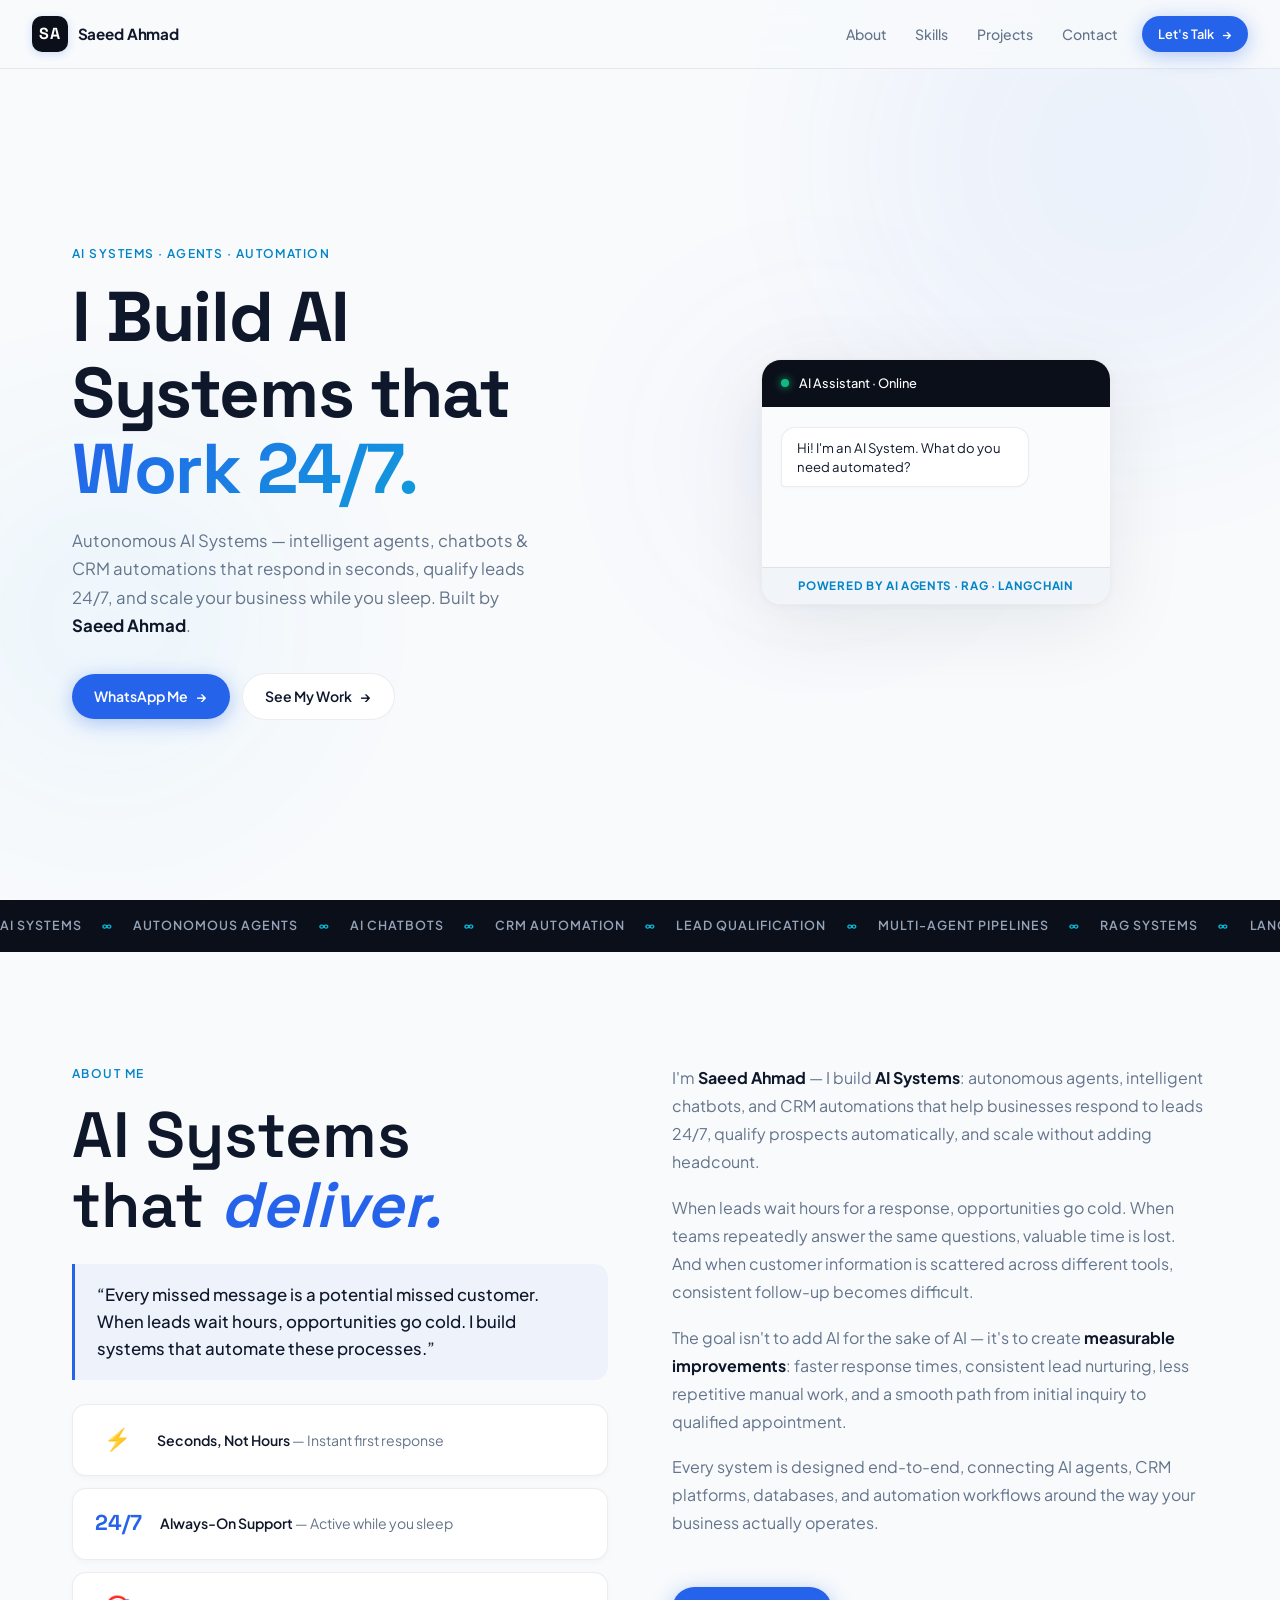
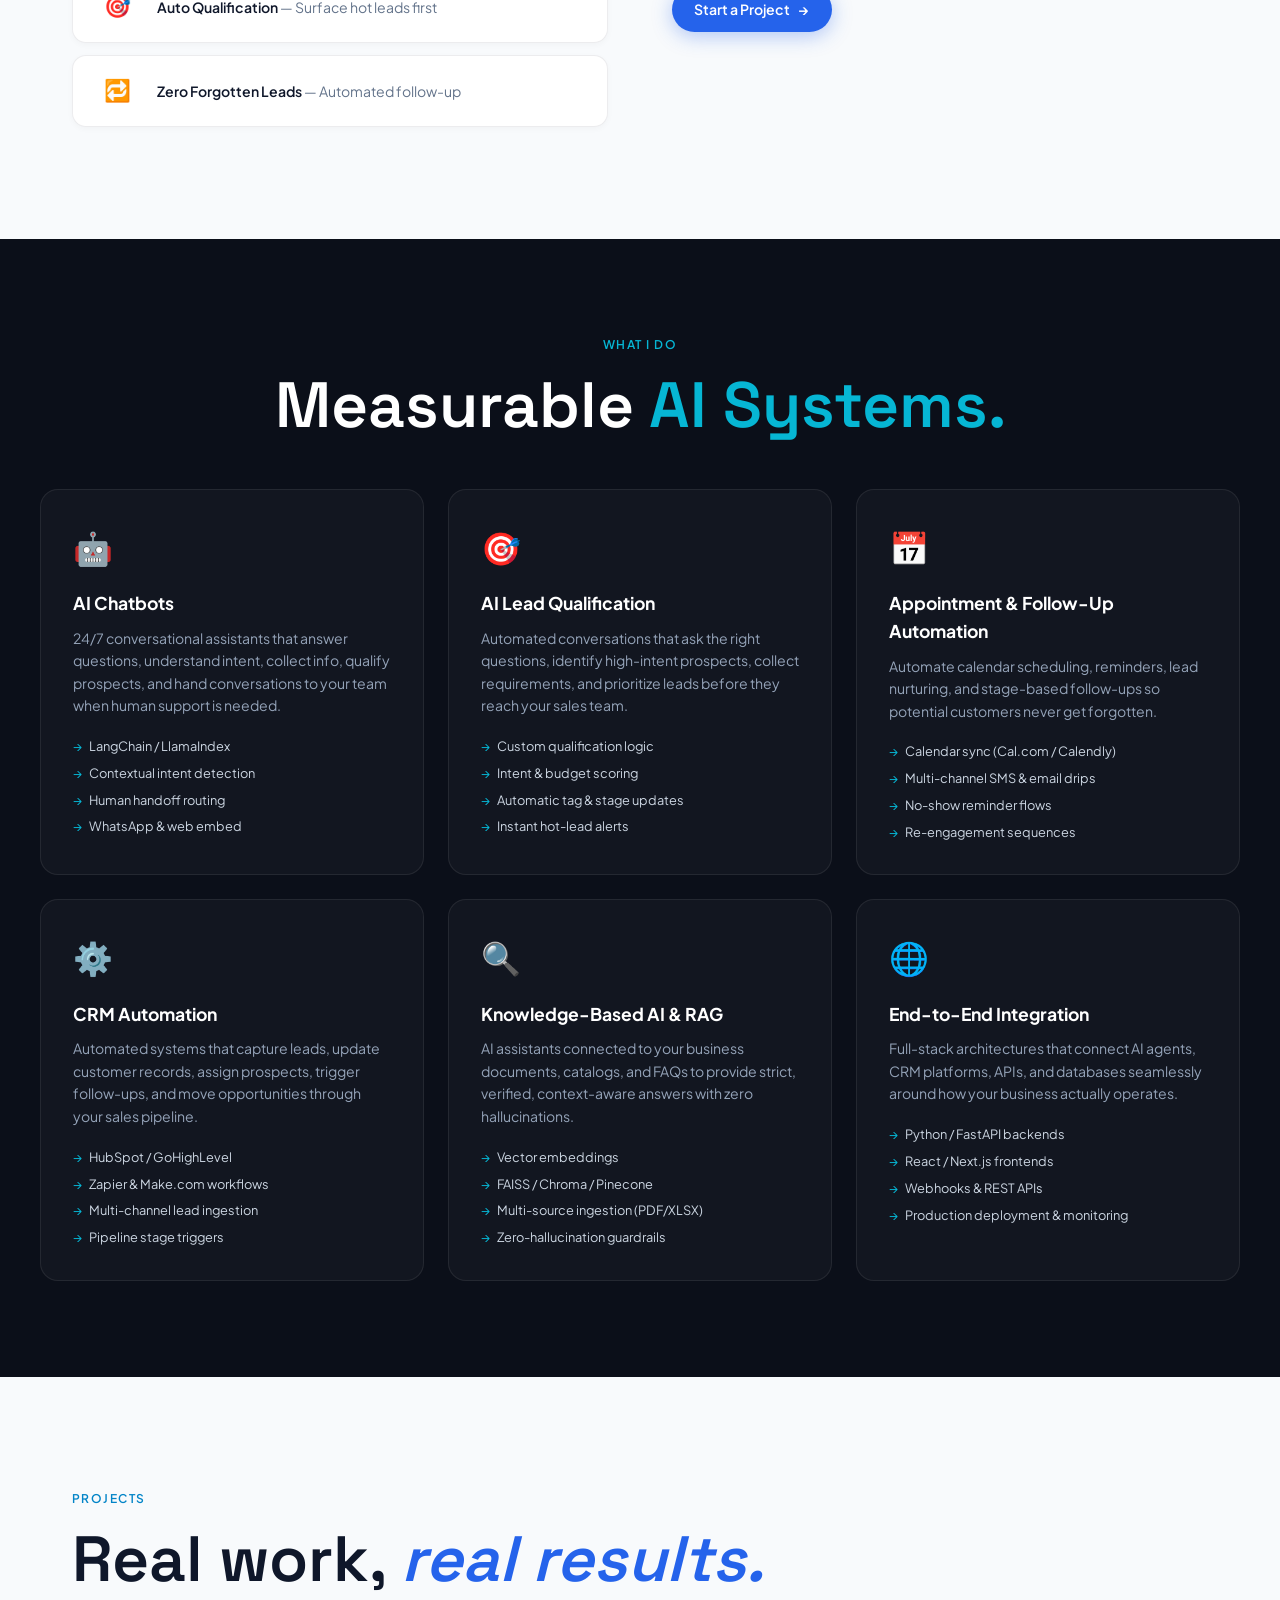
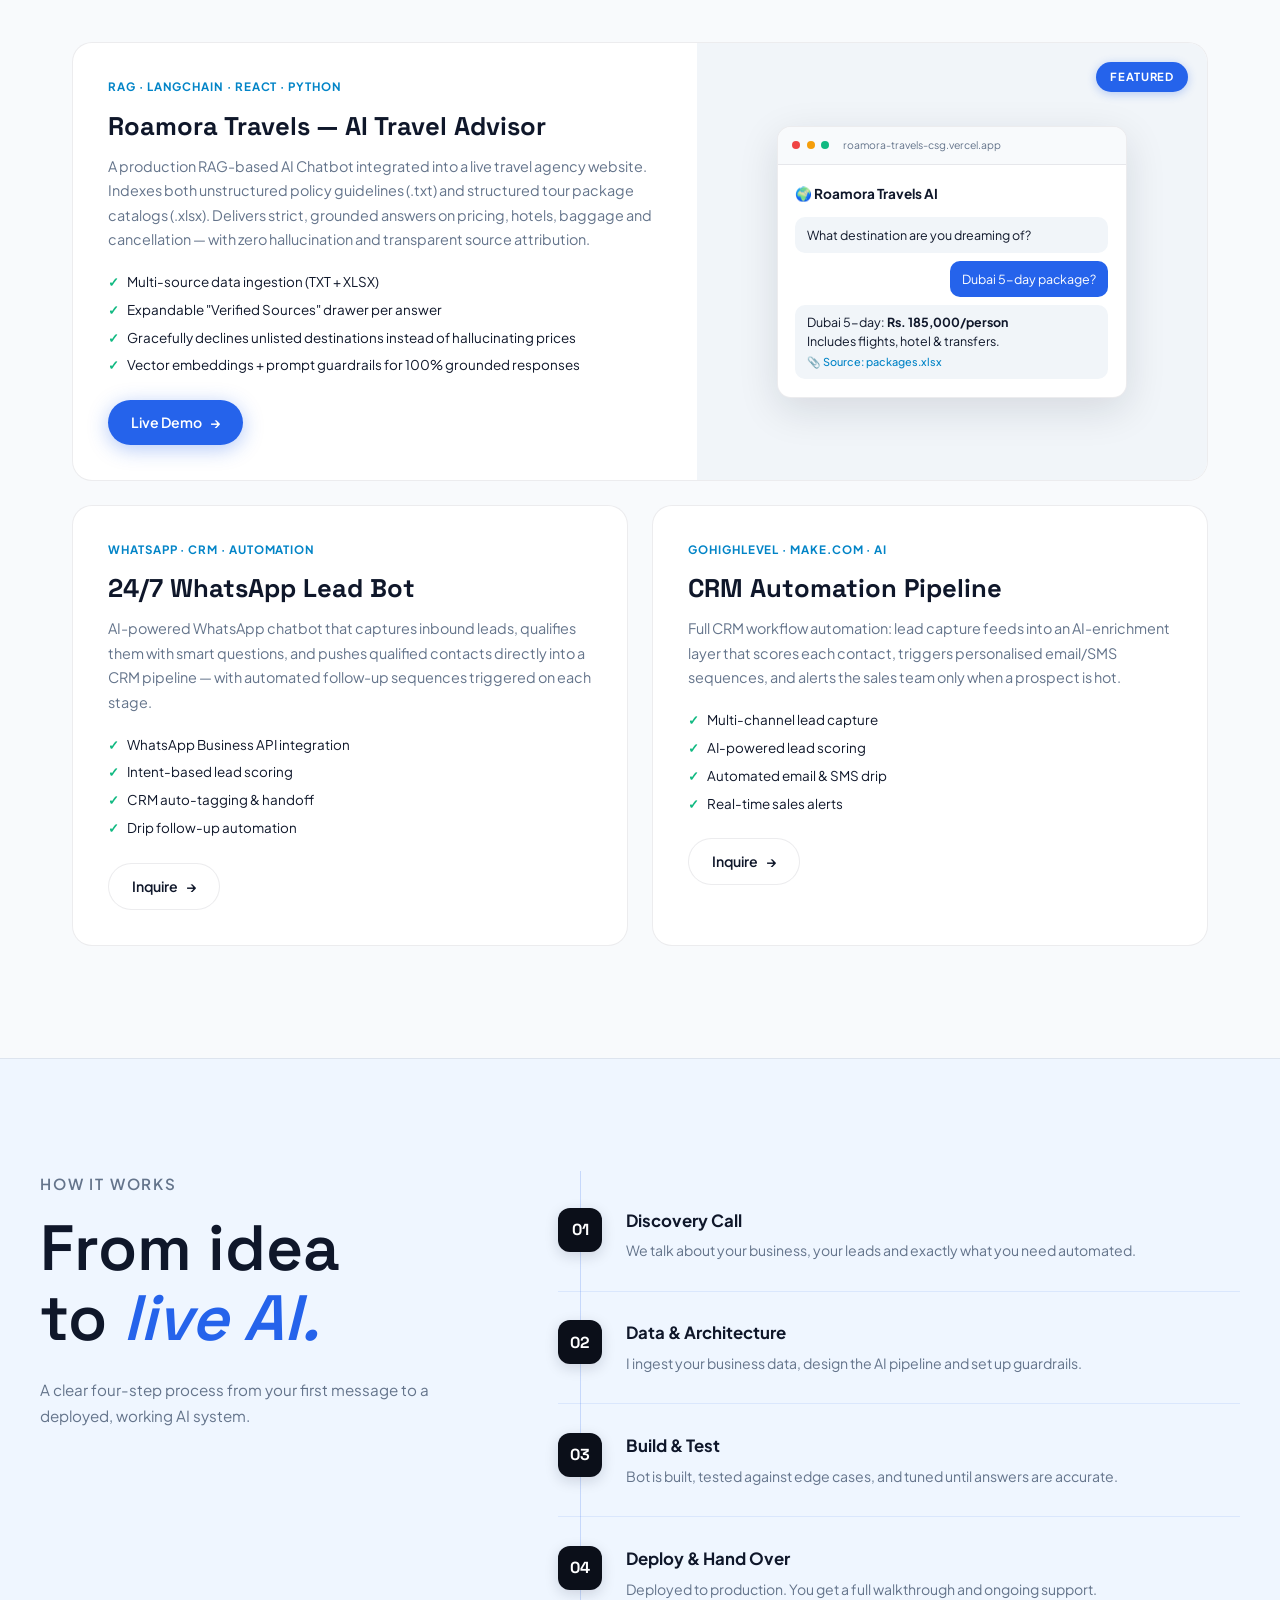
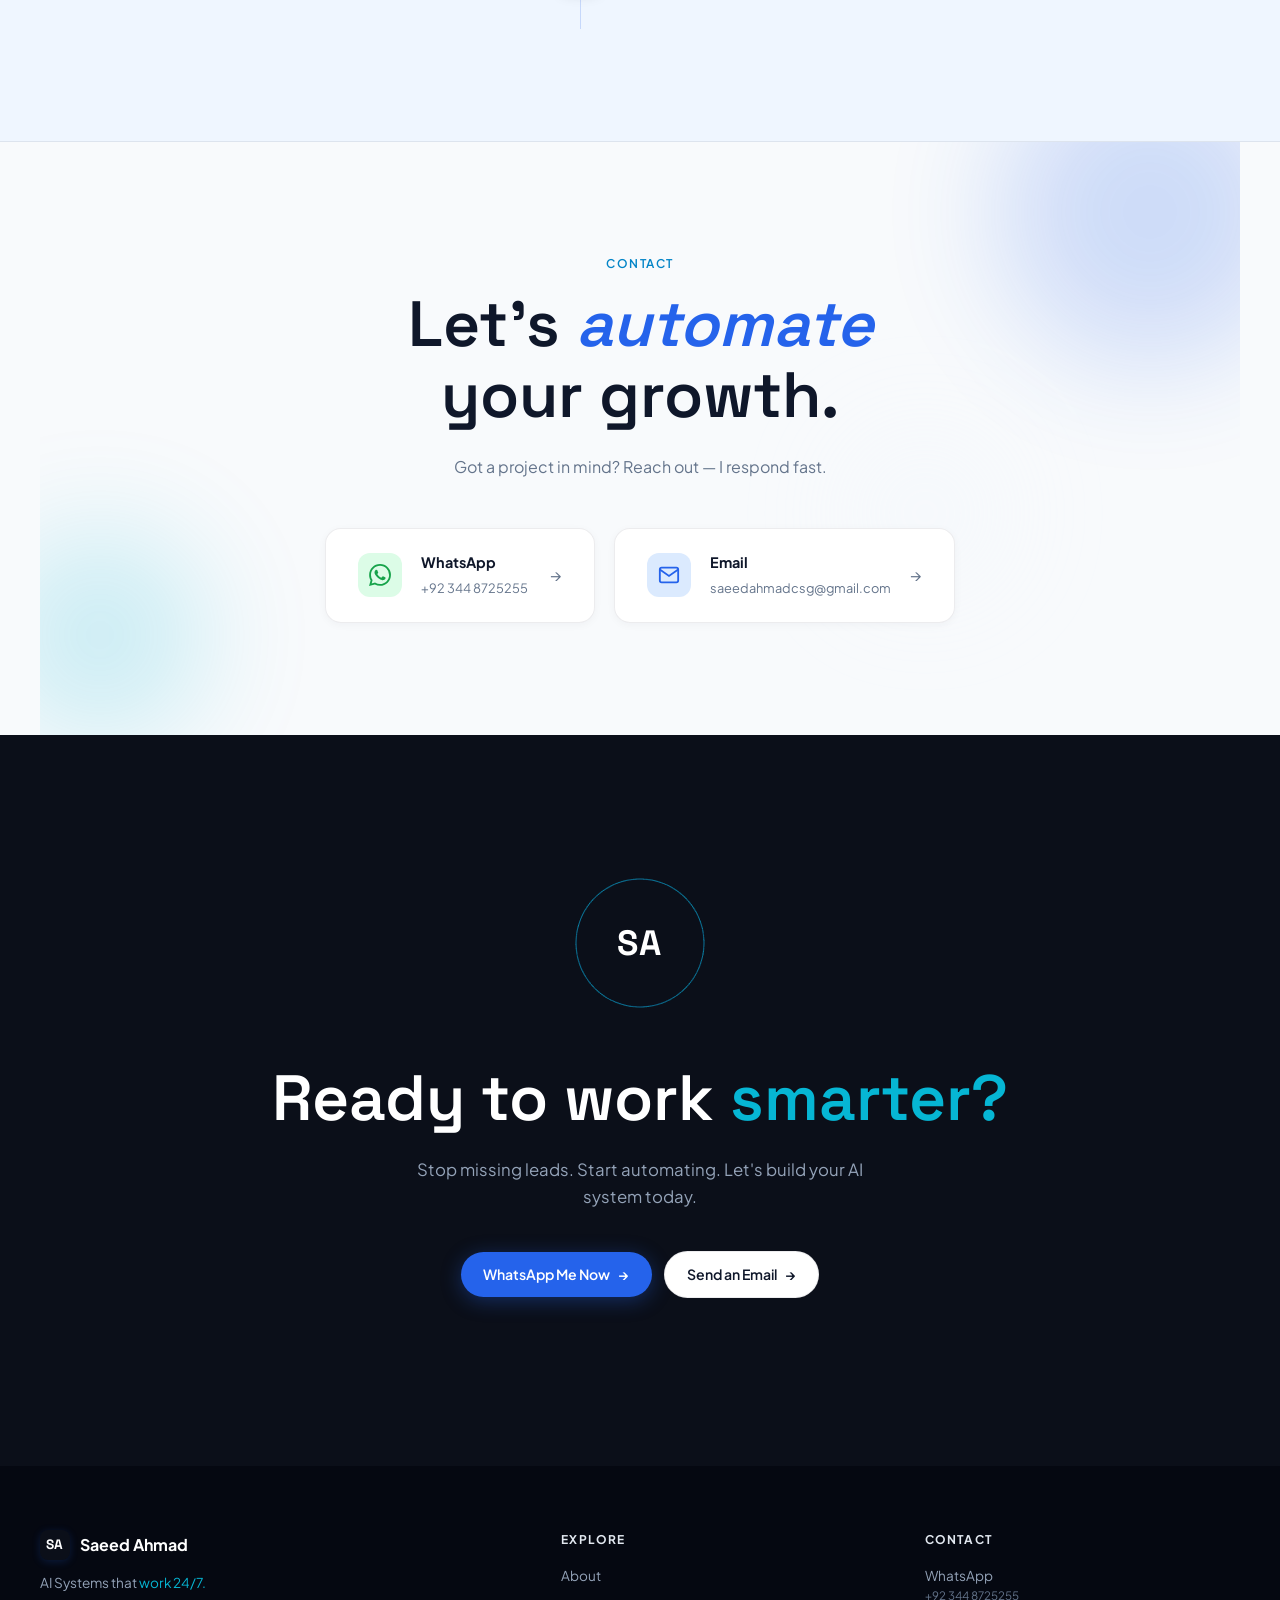
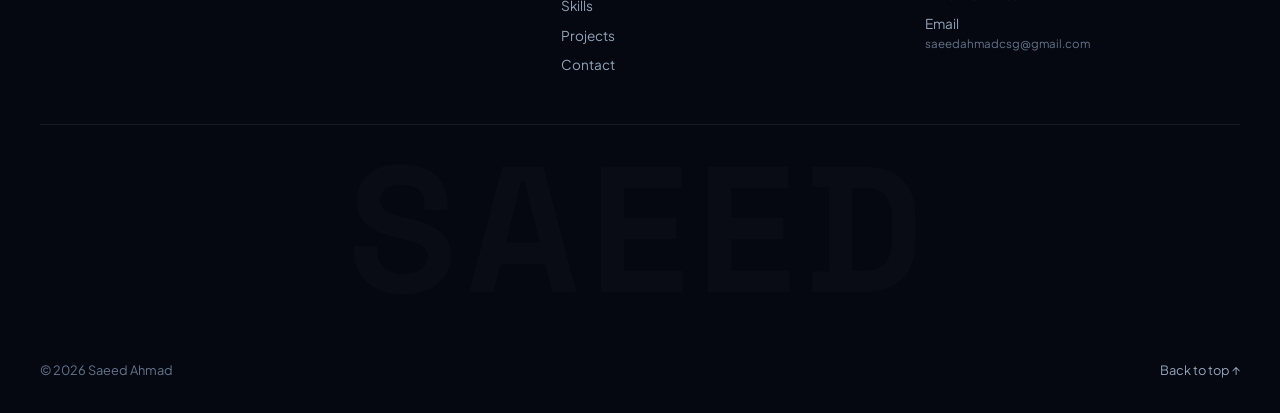
==== portfolio/index.html @ 8307a942 "Save state before smooth transitions and animations" ====
<!DOCTYPE html>
<html lang="en">
<head>
  <meta charset="UTF-8" />
  <meta name="viewport" content="width=device-width, initial-scale=1" />
  <title>Saeed Ahmad · AI Systems Builder</title>
  <meta name="description" content="Saeed Ahmad builds AI Systems — autonomous agents, chatbots & CRM automations that respond 24/7, qualify leads and scale businesses." />
  <link rel="preconnect" href="https://fonts.googleapis.com" />
  <link rel="preconnect" href="https://fonts.gstatic.com" crossorigin />
  <link href="https://fonts.googleapis.com/css2?family=Plus+Jakarta+Sans:wght@300;400;500;600;700;800&family=Space+Grotesk:wght@400;500;600;700&display=swap" rel="stylesheet" />
  <link rel="stylesheet" href="style.css?v=2" />
</head>
<body>

  <!-- LOADER -->
  <div class="loader" id="loader">
    <div class="loader-ring"><span></span><span></span></div>
    <p class="loader-name">SA</p>
  </div>

  <!-- HEADER -->
  <header class="top" id="top">
    <a class="brand" href="#hero">
      <span class="brand-mark">SA</span>
      <span class="brand-name">Saeed Ahmad</span>
    </a>
    <nav class="nav" id="main-nav" aria-label="Main">
      <a href="#about">About</a>
      <a href="#skills">Skills</a>
      <a href="#projects">Projects</a>
      <a href="#contact">Contact</a>
    </nav>
    <a class="btn red small" href="https://wa.me/923448725255" target="_blank" rel="noopener">
      <span>Let's Talk</span><i>→</i>
    </a>
    <button class="burger" id="burger" aria-expanded="false" aria-controls="main-nav" aria-label="Open menu">
      <i></i><i></i>
    </button>
  </header>

  <main id="main">

    <!-- HERO -->
    <section class="hero" id="hero">
      <div class="hero-bg" aria-hidden="true">
        <div class="orb orb-1"></div>
        <div class="orb orb-2"></div>
        <div class="orb orb-3"></div>
      </div>
      <div class="hero-t">
        <p class="kick" data-reveal>AI Systems · Agents · Automation</p>
        <h1 class="hero-h" data-reveal>
          <span class="w">I Build AI</span>
          <span class="w">Systems that</span>
          <em class="w">Work 24/7.</em>
        </h1>
        <p class="lede" data-reveal>
          Autonomous AI Systems — intelligent agents, chatbots & CRM automations that respond in seconds, qualify leads 24/7, and scale your business while you sleep. Built by <strong>Saeed Ahmad</strong>.
        </p>
        <p class="ctas" data-reveal>
          <a class="btn red" href="https://wa.me/923448725255" target="_blank" rel="noopener">
            <span>WhatsApp Me</span><i>→</i>
          </a>
          <a class="btn line" href="#projects">
            <span>See My Work</span><i>→</i>
          </a>
        </p>
      </div>
      <div class="hero-art" aria-hidden="true">
        <div class="bot-card">
          <div class="bot-header">
            <span class="bot-dot green"></span>
            <span class="bot-title">AI Assistant · Online</span>
          </div>
          <div class="bot-body">
            <div class="msg bot-msg"><span>Hi! I qualify your leads 24/7. What's your budget?</span></div>
            <div class="msg user-msg"><span>Around $500–$2000/month</span></div>
            <div class="msg bot-msg typing"><span class="dot"></span><span class="dot"></span><span class="dot"></span></div>
          </div>
          <div class="bot-tag">Powered by AI Agents · RAG · LangChain</div>
        </div>
      </div>
    </section>

    <!-- MARQUEE -->
    <div class="mq" aria-label="Services">
      <div class="mq-t">
        <span>AI Systems <b>∞</b> Autonomous Agents <b>∞</b> AI Chatbots <b>∞</b> CRM Automation <b>∞</b> Lead Qualification <b>∞</b> Multi-Agent Pipelines <b>∞</b> RAG Systems <b>∞</b> LangChain <b>∞</b> Zero Forgotten Leads <b>∞</b></span>
        <span aria-hidden="true">AI Systems <b>∞</b> Autonomous Agents <b>∞</b> AI Chatbots <b>∞</b> CRM Automation <b>∞</b> Lead Qualification <b>∞</b> Multi-Agent Pipelines <b>∞</b> RAG Systems <b>∞</b> LangChain <b>∞</b> Zero Forgotten Leads <b>∞</b></span>
      </div>
    </div>

    <!-- ABOUT -->
    <section class="about" id="about">
      <div class="about-wrap">
        <div class="about-l">
          <p class="kick" data-reveal>About Me</p>
          <h2 class="sec-h" data-reveal>AI Systems<br>that <em>deliver.</em></h2>
          <div class="about-quote" data-reveal>
            <p>“Every missed message is a potential missed customer. When leads wait hours, opportunities go cold. I build systems that automate these processes.”</p>
          </div>
          <div class="about-cards">
            <div class="stat-card" data-reveal><b>⚡</b><span><strong>Seconds, Not Hours</strong> — Instant first response</span></div>
            <div class="stat-card" data-reveal><b>24/7</b><span><strong>Always-On Support</strong> — Active while you sleep</span></div>
            <div class="stat-card" data-reveal><b>🎯</b><span><strong>Auto Qualification</strong> — Surface hot leads first</span></div>
            <div class="stat-card" data-reveal><b>🔁</b><span><strong>Zero Forgotten Leads</strong> — Automated follow-up</span></div>
          </div>
        </div>
        <div class="about-r" data-reveal>
          <p>I'm <strong>Saeed Ahmad</strong> — I build <strong>AI Systems</strong>: autonomous agents, intelligent chatbots, and CRM automations that help businesses respond to leads 24/7, qualify prospects automatically, and scale without adding headcount.</p>
          <p>When leads wait hours for a response, opportunities go cold. When teams repeatedly answer the same questions, valuable time is lost. And when customer information is scattered across different tools, consistent follow-up becomes difficult.</p>
          <p>The goal isn't to add AI for the sake of AI — it's to create <strong>measurable improvements</strong>: faster response times, consistent lead nurturing, less repetitive manual work, and a smooth path from initial inquiry to qualified appointment.</p>
          <p>Every system is designed end-to-end, connecting AI agents, CRM platforms, databases, and automation workflows around the way your business actually operates.</p>
          <a class="btn red" href="https://wa.me/923448725255" target="_blank" rel="noopener" style="margin-top:2rem;display:inline-flex;">
            <span>Start a Project</span><i>→</i>
          </a>
        </div>
      </div>
    </section>

    <!-- SKILLS -->
    <section class="skills" id="skills">
      <p class="kick center" data-reveal>What I Do</p>
      <h2 class="sec-h center" data-reveal>Measurable <em>AI Systems.</em></h2>
      <div class="skills-grid">
        <div class="skill-card" data-reveal>
          <div class="skill-icon">🤖</div>
          <h3>AI Chatbots</h3>
          <p>24/7 conversational assistants that answer questions, understand intent, collect info, qualify prospects, and hand conversations to your team when human support is needed.</p>
          <ul><li>LangChain / LlamaIndex</li><li>Contextual intent detection</li><li>Human handoff routing</li><li>WhatsApp & web embed</li></ul>
        </div>
        <div class="skill-card" data-reveal>
          <div class="skill-icon">🎯</div>
          <h3>AI Lead Qualification</h3>
          <p>Automated conversations that ask the right questions, identify high-intent prospects, collect requirements, and prioritize leads before they reach your sales team.</p>
          <ul><li>Custom qualification logic</li><li>Intent & budget scoring</li><li>Automatic tag & stage updates</li><li>Instant hot-lead alerts</li></ul>
        </div>
        <div class="skill-card" data-reveal>
          <div class="skill-icon">📅</div>
          <h3>Appointment & Follow-Up Automation</h3>
          <p>Automate calendar scheduling, reminders, lead nurturing, and stage-based follow-ups so potential customers never get forgotten.</p>
          <ul><li>Calendar sync (Cal.com / Calendly)</li><li>Multi-channel SMS & email drips</li><li>No-show reminder flows</li><li>Re-engagement sequences</li></ul>
        </div>
        <div class="skill-card" data-reveal>
          <div class="skill-icon">⚙️</div>
          <h3>CRM Automation</h3>
          <p>Automated systems that capture leads, update customer records, assign prospects, trigger follow-ups, and move opportunities through your sales pipeline.</p>
          <ul><li>HubSpot / GoHighLevel</li><li>Zapier & Make.com workflows</li><li>Multi-channel lead ingestion</li><li>Pipeline stage triggers</li></ul>
        </div>
        <div class="skill-card" data-reveal>
          <div class="skill-icon">🔍</div>
          <h3>Knowledge-Based AI & RAG</h3>
          <p>AI assistants connected to your business documents, catalogs, and FAQs to provide strict, verified, context-aware answers with zero hallucinations.</p>
          <ul><li>Vector embeddings</li><li>FAISS / Chroma / Pinecone</li><li>Multi-source ingestion (PDF/XLSX)</li><li>Zero-hallucination guardrails</li></ul>
        </div>
        <div class="skill-card" data-reveal>
          <div class="skill-icon">🌐</div>
          <h3>End-to-End Integration</h3>
          <p>Full-stack architectures that connect AI agents, CRM platforms, APIs, and databases seamlessly around how your business actually operates.</p>
          <ul><li>Python / FastAPI backends</li><li>React / Next.js frontends</li><li>Webhooks & REST APIs</li><li>Production deployment & monitoring</li></ul>
        </div>
      </div>
    </section>

    <!-- PROJECTS -->
    <section class="projects" id="projects">
      <p class="kick" data-reveal>Projects</p>
      <h2 class="sec-h" data-reveal>Real work, <em>real results.</em></h2>
      <div class="proj-grid">

        <!-- Featured -->
        <article class="proj-card featured" data-reveal>
          <div class="proj-badge">Featured</div>
          <div class="proj-content">
            <span class="proj-tag">RAG · LangChain · React · Python</span>
            <h3>Roamora Travels — AI Travel Advisor</h3>
            <p>A production RAG-based AI Chatbot integrated into a live travel agency website. Indexes both unstructured policy guidelines (.txt) and structured tour package catalogs (.xlsx). Delivers strict, grounded answers on pricing, hotels, baggage and cancellation — with zero hallucination and transparent source attribution.</p>
            <ul class="proj-highlights">
              <li>Multi-source data ingestion (TXT + XLSX)</li>
              <li>Expandable "Verified Sources" drawer per answer</li>
              <li>Gracefully declines unlisted destinations instead of hallucinating prices</li>
              <li>Vector embeddings + prompt guardrails for 100% grounded responses</li>
            </ul>
            <div class="proj-links">
              <a class="btn red" href="https://roamora-travels-csg.vercel.app/" target="_blank" rel="noopener">
                <span>Live Demo</span><i>→</i>
              </a>
            </div>
          </div>
          <div class="proj-visual" aria-hidden="true">
            <div class="proj-mock">
              <div class="mock-bar">
                <span></span><span></span><span></span>
                <div class="mock-url">roamora-travels-csg.vercel.app</div>
              </div>
              <div class="mock-body">
                <div class="mock-header">🌍 Roamora Travels AI</div>
                <div class="mock-chat">
                  <div class="mock-msg bot">What destination are you dreaming of?</div>
                  <div class="mock-msg user">Dubai 5-day package?</div>
                  <div class="mock-msg bot">Dubai 5-day: <strong>Rs. 185,000/person</strong><br>Includes flights, hotel & transfers.<span class="mock-source">📎 Source: packages.xlsx</span></div>
                </div>
              </div>
            </div>
          </div>
        </article>

        <!-- Card 2 -->
        <article class="proj-card" data-reveal>
          <div class="proj-content">
            <span class="proj-tag">WhatsApp · CRM · Automation</span>
            <h3>24/7 WhatsApp Lead Bot</h3>
            <p>AI-powered WhatsApp chatbot that captures inbound leads, qualifies them with smart questions, and pushes qualified contacts directly into a CRM pipeline — with automated follow-up sequences triggered on each stage.</p>
            <ul class="proj-highlights">
              <li>WhatsApp Business API integration</li>
              <li>Intent-based lead scoring</li>
              <li>CRM auto-tagging & handoff</li>
              <li>Drip follow-up automation</li>
            </ul>
            <div class="proj-links">
              <a class="btn line" href="https://wa.me/923448725255" target="_blank" rel="noopener">
                <span>Inquire</span><i>→</i>
              </a>
            </div>
          </div>
        </article>

        <!-- Card 3 -->
        <article class="proj-card" data-reveal>
          <div class="proj-content">
            <span class="proj-tag">GoHighLevel · Make.com · AI</span>
            <h3>CRM Automation Pipeline</h3>
            <p>Full CRM workflow automation: lead capture feeds into an AI-enrichment layer that scores each contact, triggers personalised email/SMS sequences, and alerts the sales team only when a prospect is hot.</p>
            <ul class="proj-highlights">
              <li>Multi-channel lead capture</li>
              <li>AI-powered lead scoring</li>
              <li>Automated email & SMS drip</li>
              <li>Real-time sales alerts</li>
            </ul>
            <div class="proj-links">
              <a class="btn line" href="https://wa.me/923448725255" target="_blank" rel="noopener">
                <span>Inquire</span><i>→</i>
              </a>
            </div>
          </div>
        </article>

      </div>
    </section>

    <!-- PROCESS -->
    <section class="process" id="process">
      <div class="process-wrap">
        <div class="process-l">
          <p class="kick" data-reveal>How It Works</p>
          <h2 class="sec-h" data-reveal>From idea<br>to <em>live AI.</em></h2>
          <p data-reveal>A clear four-step process from your first message to a deployed, working AI system.</p>
        </div>
        <ol class="process-steps">
          <li data-reveal><span class="step-n">01</span><div><h3>Discovery Call</h3><p>We talk about your business, your leads and exactly what you need automated.</p></div></li>
          <li data-reveal><span class="step-n">02</span><div><h3>Data & Architecture</h3><p>I ingest your business data, design the AI pipeline and set up guardrails.</p></div></li>
          <li data-reveal><span class="step-n">03</span><div><h3>Build & Test</h3><p>Bot is built, tested against edge cases, and tuned until answers are accurate.</p></div></li>
          <li data-reveal><span class="step-n">04</span><div><h3>Deploy & Hand Over</h3><p>Deployed to production. You get a full walkthrough and ongoing support.</p></div></li>
        </ol>
      </div>
    </section>

    <!-- CONTACT -->
    <section class="contact" id="contact">
      <div class="contact-drops" aria-hidden="true">
        <div class="drop d1"></div><div class="drop d2"></div><div class="drop d3"></div>
      </div>
      <p class="kick center" data-reveal>Contact</p>
      <h2 class="sec-h center" data-reveal>Let's <em>automate</em><br>your growth.</h2>
      <p class="contact-sub center" data-reveal>Got a project in mind? Reach out — I respond fast.</p>
      <div class="contact-cards" data-reveal>
        <a class="contact-card wa" href="https://wa.me/923448725255" target="_blank" rel="noopener">
          <div class="cc-icon">
            <svg viewBox="0 0 24 24" fill="currentColor"><path d="M17.472 14.382c-.297-.149-1.758-.867-2.03-.967-.273-.099-.471-.148-.67.15-.197.297-.767.966-.94 1.164-.173.199-.347.223-.644.075-.297-.15-1.255-.463-2.39-1.475-.883-.788-1.48-1.761-1.653-2.059-.173-.297-.018-.458.13-.606.134-.133.298-.347.446-.52.149-.174.198-.298.298-.497.099-.198.05-.371-.025-.52-.075-.149-.669-1.612-.916-2.207-.242-.579-.487-.5-.669-.51-.173-.008-.371-.01-.57-.01-.198 0-.52.074-.792.372-.272.297-1.04 1.016-1.04 2.479 0 1.462 1.065 2.875 1.213 3.074.149.198 2.096 3.2 5.077 4.487.709.306 1.262.489 1.694.625.712.227 1.36.195 1.871.118.571-.085 1.758-.719 2.006-1.413.248-.694.248-1.289.173-1.413-.074-.124-.272-.198-.57-.347m-5.421 7.403h-.004a9.87 9.87 0 01-5.031-1.378l-.361-.214-3.741.982.998-3.648-.235-.374a9.86 9.86 0 01-1.51-5.26c.001-5.45 4.436-9.884 9.888-9.884 2.64 0 5.122 1.03 6.988 2.898a9.825 9.825 0 012.893 6.994c-.003 5.45-4.437 9.884-9.885 9.884m8.413-18.297A11.815 11.815 0 0012.05 0C5.495 0 .16 5.335.157 11.892c0 2.096.547 4.142 1.588 5.945L.057 24l6.305-1.654a11.882 11.882 0 005.683 1.448h.005c6.554 0 11.89-5.335 11.893-11.893a11.821 11.821 0 00-3.48-8.413z"/></svg>
          </div>
          <div><b>WhatsApp</b><span>+92 344 8725255</span></div>
          <i class="cc-arrow">→</i>
        </a>
        <a class="contact-card em" href="mailto:saeedahmadcsg@gmail.com">
          <div class="cc-icon">
            <svg viewBox="0 0 24 24" fill="none" stroke="currentColor" stroke-width="2"><path d="M4 4h16c1.1 0 2 .9 2 2v12c0 1.1-.9 2-2 2H4c-1.1 0-2-.9-2-2V6c0-1.1.9-2 2-2z"/><polyline points="22,6 12,13 2,6"/></svg>
          </div>
          <div><b>Email</b><span>saeedahmadcsg@gmail.com</span></div>
          <i class="cc-arrow">→</i>
        </a>
      </div>
    </section>

    <!-- FINAL CTA -->
    <section class="final">
      <div class="final-ring" aria-hidden="true">
        <svg viewBox="0 0 300 300">
          <circle class="fring a" cx="150" cy="150" r="120"/>
          <circle class="fring b" cx="150" cy="150" r="120"/>
        </svg>
        <span class="final-mark">SA</span>
      </div>
      <h2 class="sec-h center" data-reveal>Ready to work <em>smarter?</em></h2>
      <p class="center" data-reveal>Stop missing leads. Start automating. Let's build your AI system today.</p>
      <p class="ctas center" data-reveal>
        <a class="btn red" href="https://wa.me/923448725255" target="_blank" rel="noopener"><span>WhatsApp Me Now</span><i>→</i></a>
        <a class="btn line" href="mailto:saeedahmadcsg@gmail.com"><span>Send an Email</span><i>→</i></a>
      </p>
    </section>

  </main>

  <!-- FOOTER -->
  <footer class="foot">
    <div class="foot-top">
      <div class="ft-brand">
        <a class="ft-logo" href="#main"><span class="brand-mark small">SA</span><span>Saeed Ahmad</span></a>
        <p class="ft-tag">AI Systems that <em>work 24/7.</em></p>
      </div>
      <nav class="ft-col" aria-label="Footer">
        <h3>Explore</h3>
        <ul>
          <li><a href="#about">About</a></li>
          <li><a href="#skills">Skills</a></li>
          <li><a href="#projects">Projects</a></li>
          <li><a href="#contact">Contact</a></li>
        </ul>
      </nav>
      <div class="ft-col">
        <h3>Contact</h3>
        <ul>
          <li><a href="https://wa.me/923448725255" target="_blank" rel="noopener">WhatsApp<small>+92 344 8725255</small></a></li>
          <li><a href="mailto:saeedahmadcsg@gmail.com">Email<small>saeedahmadcsg@gmail.com</small></a></li>
        </ul>
      </div>
    </div>
    <div class="bigword" aria-hidden="true">SAEED</div>
    <div class="ft-bottom">
      <p>© 2026 Saeed Ahmad</p>
      <a class="ft-up" href="#main">Back to top ↑</a>
    </div>
  </footer>

  <!-- Progress / back-to-top -->
  <button class="prog" id="prog" aria-label="Back to top">
    <svg viewBox="0 0 44 44"><circle class="pb" cx="22" cy="22" r="18"/><circle class="pf" id="pf" cx="22" cy="22" r="18" pathLength="1"/></svg>
    <span>↑</span>
  </button>

  <script src="script.js"></script>
</body>
</html>
---- portfolio/style.css ----
/* ─── RESET & ROOT ─────────────────────────────────────────── */
*, *::before, *::after { box-sizing: border-box; margin: 0; padding: 0; }

:root {
  --bg:     #F8FAFC;
  --bg2:    #EFF6FF;
  --ink:    #0F172A;
  --muted:  #64748B;
  --red:    #2563EB;
  --red-hover: #1D4ED8;
  --line:   rgba(15, 23, 42, 0.08);
  --crema:  #0284C7;
  --dark:   #0B0F19;
  --milk:   #F1F5F9;
  --accent-cyan: #06B6D4;
  --accent-emerald: #10B981;
  --sans:   'Plus Jakarta Sans', -apple-system, BlinkMacSystemFont, sans-serif;
  --serif:  'Space Grotesk', sans-serif;
  --ease:   cubic-bezier(.16,1,.3,1);
}

html { scroll-behavior: smooth; }

body {
  font-family: var(--sans);
  background: var(--bg);
  color: var(--ink);
  line-height: 1.6;
  overflow-x: hidden;
}

img { max-width: 100%; display: block; }
a { color: inherit; text-decoration: none; }
ul { list-style: none; }
button { cursor: pointer; border: none; background: none; font: inherit; }

/* ─── TYPOGRAPHY ───────────────────────────────────────────── */
.kick {
  font-size: .75rem;
  font-weight: 600;
  letter-spacing: .12em;
  text-transform: uppercase;
  color: var(--crema);
  margin-bottom: 1rem;
}
.kick.center { text-align: center; }

.sec-h {
  font-family: var(--serif);
  font-size: clamp(2.4rem, 5vw, 4.2rem);
  font-weight: 600;
  line-height: 1.1;
  margin-bottom: 1.5rem;
}
.sec-h em { font-style: italic; color: var(--red); }
.sec-h.center { text-align: center; }

.center { text-align: center; }

/* ─── BUTTONS ──────────────────────────────────────────────── */
.btn {
  display: inline-flex;
  align-items: center;
  gap: .5rem;
  padding: .7rem 1.4rem;
  border-radius: 50px;
  font-size: .88rem;
  font-weight: 600;
  transition: transform .2s var(--ease), box-shadow .2s var(--ease), background .2s;
  white-space: nowrap;
}
.btn i { transition: transform .2s var(--ease); }
.btn:hover { transform: translateY(-2px); }
.btn:hover i { transform: translateX(3px); }

.btn.red {
  background: var(--red);
  color: #fff;
  box-shadow: 0 4px 20px rgba(37, 99, 235, .35);
}
.btn.red:hover {
  background: var(--red-hover);
  box-shadow: 0 8px 30px rgba(37, 99, 235, .5);
}

.btn.line {
  background: #fff;
  color: var(--ink);
  border: 1.5px solid var(--line);
}
.btn.line:hover { border-color: var(--red); color: var(--red); background: var(--bg2); }

.btn.small { padding: .5rem 1rem; font-size: .8rem; }

.ctas {
  display: flex;
  flex-wrap: wrap;
  gap: .75rem;
  align-items: center;
}
.ctas.center { justify-content: center; }

/* ─── LOADER ───────────────────────────────────────────────── */
.loader {
  position: fixed; inset: 0;
  background: var(--dark);
  display: flex; flex-direction: column;
  align-items: center; justify-content: center;
  z-index: 9999;
  transition: opacity .6s var(--ease), visibility .6s;
}
.loader.gone { opacity: 0; visibility: hidden; pointer-events: none; }

.loader-ring {
  position: relative;
  width: 60px; height: 60px;
  margin-bottom: 1rem;
}
.loader-ring span {
  position: absolute; inset: 0;
  border-radius: 50%;
  border: 2px solid transparent;
  border-top-color: var(--crema);
  animation: spin 1s linear infinite;
}
.loader-ring span:nth-child(2) {
  inset: 8px;
  border-top-color: var(--red);
  animation-duration: .75s;
  animation-direction: reverse;
}
.loader-name {
  font-family: var(--serif);
  font-size: 1.4rem;
  color: #fff;
  letter-spacing: .2em;
}
@keyframes spin { to { transform: rotate(360deg); } }

/* ─── HEADER ───────────────────────────────────────────────── */
.top {
  position: fixed; top: 0; left: 0; right: 0;
  z-index: 100;
  display: flex;
  align-items: center;
  gap: 1.5rem;
  padding: 1rem 2rem;
  background: rgba(248, 250, 252, .88);
  backdrop-filter: blur(14px);
  border-bottom: 1px solid var(--line);
  transition: box-shadow .3s;
}
.top.scrolled { box-shadow: 0 4px 32px rgba(15, 23, 42, .06); }

.brand {
  display: flex; align-items: center; gap: .6rem;
  font-weight: 700; font-size: .95rem;
  flex-shrink: 0;
  letter-spacing: -0.01em;
}
.brand-mark {
  width: 36px; height: 36px;
  background: var(--dark);
  color: #fff;
  border-radius: 10px;
  display: grid; place-items: center;
  font-family: var(--serif);
  font-size: 1rem;
  font-weight: 700;
  letter-spacing: .05em;
  flex-shrink: 0;
  box-shadow: 0 2px 8px rgba(37, 99, 235, .2);
}
.brand-mark.small { width: 30px; height: 30px; font-size: .85rem; border-radius: 8px; }

.nav {
  display: flex;
  align-items: center;
  gap: 1.8rem;
  margin-left: auto;
}
.nav a {
  font-size: .88rem;
  font-weight: 500;
  color: var(--muted);
  transition: color .2s;
  position: relative;
}
.nav a::after {
  content: '';
  position: absolute; bottom: -3px; left: 0; right: 0;
  height: 2px;
  background: var(--red);
  transform: scaleX(0);
  transition: transform .25s var(--ease);
}
.nav a:hover, .nav a.active { color: var(--ink); }
.nav a:hover::after, .nav a.active::after { transform: scaleX(1); }

.burger {
  display: none;
  flex-direction: column;
  gap: 5px;
  padding: 4px;
  margin-left: auto;
}
.burger i {
  display: block;
  width: 22px; height: 2px;
  background: var(--ink);
  border-radius: 2px;
  transition: transform .3s var(--ease), opacity .2s;
}
.burger[aria-expanded="true"] i:first-child { transform: translateY(7px) rotate(45deg); }
.burger[aria-expanded="true"] i:last-child  { transform: translateY(-7px) rotate(-45deg); }

/* ─── REVEAL ANIMATION ─────────────────────────────────────── */
[data-reveal] {
  opacity: 0;
  transform: translateY(24px);
  transition: opacity .7s var(--ease), transform .7s var(--ease);
}
[data-reveal].visible {
  opacity: 1;
  transform: translateY(0);
}

/* ─── HERO ─────────────────────────────────────────────────── */
.hero {
  min-height: 100vh;
  display: grid;
  grid-template-columns: 1fr 1fr;
  align-items: center;
  gap: 3rem;
  padding: 8rem 2rem 4rem;
  max-width: 1200px;
  margin: 0 auto;
  position: relative;
}

.hero-bg {
  position: fixed;
  inset: 0;
  pointer-events: none;
  z-index: -1;
  overflow: hidden;
}
.orb {
  position: absolute;
  border-radius: 50%;
  filter: blur(90px);
  opacity: .35;
  animation: drift 12s ease-in-out infinite alternate;
}
.orb-1 { width: 520px; height: 520px; background: rgba(37, 99, 235, .15); top: -100px; right: -100px; animation-delay: 0s; }
.orb-2 { width: 380px; height: 380px; background: rgba(14, 165, 233, .12); bottom: 10%; left: -80px; animation-delay: -4s; }
.orb-3 { width: 280px; height: 280px; background: rgba(99, 102, 241, .12); top: 35%; right: 25%; animation-delay: -8s; }
@keyframes drift {
  from { transform: translate(0,0) scale(1); }
  to   { transform: translate(30px, 20px) scale(1.08); }
}

.hero-t { max-width: 580px; }

.hero-h {
  font-family: var(--serif);
  font-size: clamp(2.8rem, 5.5vw, 4.8rem);
  font-weight: 700;
  line-height: 1.08;
  letter-spacing: -0.02em;
  margin-bottom: 1.2rem;
}
.hero-h em { color: var(--red); font-style: normal; background: linear-gradient(135deg, #2563EB 0%, #06B6D4 100%); -webkit-background-clip: text; -webkit-text-fill-color: transparent; }
.hero-h .w {
  display: block;
  opacity: 0;
  transform: translateY(30px);
  transition: opacity .6s var(--ease), transform .6s var(--ease);
}
.hero-h .w.in { opacity: 1; transform: translateY(0); }

.lede {
  font-size: 1.05rem;
  color: var(--muted);
  max-width: 480px;
  margin-bottom: 2rem;
  line-height: 1.7;
}
.lede strong { color: var(--ink); }

/* ─── BOT CARD ─────────────────────────────────────────────── */
.hero-art { display: flex; align-items: center; justify-content: center; }

.bot-card {
  background: #fff;
  border-radius: 20px;
  box-shadow: 0 20px 80px rgba(15, 23, 42, .08), 0 2px 10px rgba(15, 23, 42, .04);
  width: 100%;
  max-width: 350px;
  overflow: hidden;
  border: 1px solid var(--line);
  animation: floatCard 5s ease-in-out infinite;
}
@keyframes floatCard {
  0%, 100% { transform: translateY(0); }
  50% { transform: translateY(-10px); }
}

.bot-header {
  background: var(--dark);
  color: #fff;
  padding: .85rem 1.2rem;
  display: flex;
  align-items: center;
  gap: .6rem;
  font-size: .8rem;
  font-weight: 500;
}
.bot-dot {
  width: 8px; height: 8px;
  border-radius: 50%;
}
.bot-dot.green { background: #10B981; box-shadow: 0 0 8px #10B981; }

.bot-body {
  padding: 1.2rem;
  display: flex;
  flex-direction: column;
  gap: .7rem;
  min-height: 160px;
  background: #FAFBFD;
}

.msg { display: flex; }
.bot-msg { justify-content: flex-start; }
.user-msg { justify-content: flex-end; }

.msg span {
  padding: .65rem .95rem;
  border-radius: 14px;
  font-size: .82rem;
  line-height: 1.45;
  max-width: 80%;
}
.bot-msg span  { background: #fff; color: var(--ink); border: 1px solid var(--line); border-bottom-left-radius: 4px; box-shadow: 0 1px 3px rgba(0,0,0,.03); }
.user-msg span { background: var(--red); color: #fff; border-bottom-right-radius: 4px; box-shadow: 0 2px 8px rgba(37, 99, 235, .25); }

.msg.typing span {
  display: flex;
  align-items: center;
  gap: 4px;
  padding: .7rem .9rem;
}
.dot {
  width: 6px; height: 6px;
  border-radius: 50%;
  background: var(--muted);
  animation: blink 1.2s ease-in-out infinite;
}
.dot:nth-child(2) { animation-delay: .2s; }
.dot:nth-child(3) { animation-delay: .4s; }
@keyframes blink {
  0%, 80%, 100% { opacity: .3; transform: scale(.8); }
  40% { opacity: 1; transform: scale(1); }
}

.bot-tag {
  background: #F1F5F9;
  color: var(--crema);
  font-size: .72rem;
  font-weight: 700;
  text-align: center;
  padding: .55rem;
  letter-spacing: .06em;
  text-transform: uppercase;
  border-top: 1px solid var(--line);
}

/* ─── MARQUEE ──────────────────────────────────────────────── */
.mq {
  overflow: hidden;
  border-top: 1px solid var(--line);
  border-bottom: 1px solid var(--line);
  padding: .95rem 0;
  background: var(--dark);
}
.mq-t {
  display: flex;
  width: max-content;
  animation: marquee 28s linear infinite;
}
.mq-t span {
  display: flex;
  align-items: center;
  gap: 1.2rem;
  padding-right: 1.2rem;
  font-size: .78rem;
  font-weight: 600;
  letter-spacing: .08em;
  text-transform: uppercase;
  color: #94A3B8;
  white-space: nowrap;
}
.mq-t b { color: var(--accent-cyan); font-style: normal; }
@keyframes marquee {
  from { transform: translateX(0); }
  to   { transform: translateX(-50%); }
}

/* ─── ABOUT ────────────────────────────────────────────────── */
.about {
  padding: 7rem 2rem;
  max-width: 1200px;
  margin: 0 auto;
}
.about-wrap {
  display: grid;
  grid-template-columns: 1fr 1fr;
  gap: 4rem;
  align-items: start;
}
.about-cards {
  display: flex;
  flex-direction: column;
  gap: .75rem;
  margin-top: 1.5rem;
}
.about-quote {
  margin-top: 1.5rem;
  padding: 1.1rem 1.35rem;
  border-left: 3px solid var(--red);
  background: rgba(37, 99, 235, 0.05);
  border-radius: 0 14px 14px 0;
}
.about-quote p {
  font-family: var(--sans);
  font-size: 1.05rem;
  font-weight: 500;
  line-height: 1.6;
  color: var(--ink);
  margin: 0;
}
.stat-card {
  background: #fff;
  border: 1px solid var(--line);
  border-radius: 14px;
  padding: 1.1rem 1.4rem;
  display: flex;
  align-items: center;
  gap: 1.1rem;
  transition: transform .2s var(--ease), box-shadow .2s, border-color .2s;
  box-shadow: 0 2px 6px rgba(15, 23, 42, .03);
}
.stat-card:hover {
  transform: translateX(6px);
  border-color: rgba(37, 99, 235, .3);
  box-shadow: 0 8px 24px rgba(37, 99, 235, .08);
}
.stat-card b {
  font-family: var(--serif);
  font-size: 1.35rem;
  font-weight: 700;
  color: var(--red);
  min-width: 44px;
  display: inline-flex;
  justify-content: center;
}
.stat-card span { font-size: .88rem; color: var(--muted); }
.stat-card strong { color: var(--ink); font-weight: 600; }

.about-r p { color: var(--muted); line-height: 1.75; margin-bottom: 1.1rem; font-size: 1rem; }
.about-r strong { color: var(--ink); }

/* ─── SKILLS ───────────────────────────────────────────────── */
.skills {
  padding: 6rem 2rem;
  background: var(--dark);
  color: #fff;
}
.skills .kick { color: var(--accent-cyan); }
.skills .sec-h { color: #fff; max-width: 1200px; margin-left: auto; margin-right: auto; }
.skills .sec-h em { color: var(--accent-cyan); font-style: normal; }

.skills-grid {
  display: grid;
  grid-template-columns: repeat(3, 1fr);
  gap: 1.5rem;
  max-width: 1200px;
  margin: 3rem auto 0;
}

.skill-card {
  background: rgba(255, 255, 255, .03);
  border: 1px solid rgba(255, 255, 255, .08);
  border-radius: 18px;
  padding: 2rem;
  transition: transform .25s var(--ease), background .25s, border-color .25s, box-shadow .25s;
}
.skill-card:hover {
  transform: translateY(-6px);
  background: rgba(255, 255, 255, .06);
  border-color: rgba(14, 165, 233, .4);
  box-shadow: 0 12px 30px rgba(2, 132, 199, .15);
}
.skill-icon { font-size: 2rem; margin-bottom: 1rem; }
.skill-card h3 { font-size: 1.1rem; font-weight: 700; margin-bottom: .6rem; color: #fff; }
.skill-card p { font-size: .88rem; color: #94A3B8; line-height: 1.6; margin-bottom: 1.2rem; }
.skill-card ul { display: flex; flex-direction: column; gap: .4rem; }
.skill-card li {
  font-size: .8rem;
  color: #CBD5E1;
  padding-left: 1rem;
  position: relative;
}
.skill-card li::before {
  content: '→';
  position: absolute; left: 0;
  color: var(--accent-cyan);
}

/* ─── PROJECTS ─────────────────────────────────────────────── */
.projects {
  padding: 7rem 2rem;
  max-width: 1200px;
  margin: 0 auto;
}
.proj-grid {
  display: grid;
  grid-template-columns: 1fr 1fr;
  gap: 1.5rem;
  margin-top: 3rem;
}

.proj-card {
  background: #fff;
  border: 1px solid var(--line);
  border-radius: 20px;
  overflow: hidden;
  transition: transform .25s var(--ease), box-shadow .25s;
  position: relative;
}
.proj-card:hover { transform: translateY(-6px); box-shadow: 0 20px 60px rgba(15, 23, 42, .08); }

.proj-card.featured {
  grid-column: 1 / -1;
  display: grid;
  grid-template-columns: 1.1fr .9fr;
}

.proj-badge {
  position: absolute;
  top: 1.2rem; right: 1.2rem;
  background: var(--red);
  color: #fff;
  font-size: .7rem;
  font-weight: 700;
  letter-spacing: .08em;
  text-transform: uppercase;
  padding: .35rem .85rem;
  border-radius: 50px;
  box-shadow: 0 2px 10px rgba(37, 99, 235, .3);
}

.proj-content { padding: 2.2rem; }
.proj-tag {
  font-size: .72rem;
  font-weight: 700;
  letter-spacing: .08em;
  text-transform: uppercase;
  color: var(--crema);
  display: block;
  margin-bottom: .8rem;
}
.proj-content h3 {
  font-family: var(--serif);
  font-size: 1.6rem;
  font-weight: 700;
  margin-bottom: .75rem;
  line-height: 1.25;
}
.proj-content p { font-size: .9rem; color: var(--muted); line-height: 1.7; margin-bottom: 1.2rem; }
.proj-highlights { display: flex; flex-direction: column; gap: .4rem; margin-bottom: 1.5rem; }
.proj-highlights li {
  font-size: .84rem;
  color: var(--ink);
  padding-left: 1.2rem;
  position: relative;
}
.proj-highlights li::before {
  content: '✓';
  position: absolute; left: 0;
  color: var(--accent-emerald);
  font-weight: 700;
}
.proj-links { display: flex; gap: .75rem; flex-wrap: wrap; }

/* Browser mock */
.proj-visual {
  background: #F1F5F9;
  display: flex;
  align-items: center;
  justify-content: center;
  padding: 2.5rem;
}
.proj-mock {
  background: #fff;
  border-radius: 14px;
  box-shadow: 0 12px 40px rgba(15, 23, 42, .12);
  width: 100%;
  max-width: 350px;
  overflow: hidden;
  border: 1px solid var(--line);
}
.mock-bar {
  background: #F8FAFC;
  padding: .65rem .9rem;
  display: flex;
  align-items: center;
  gap: .4rem;
  border-bottom: 1px solid var(--line);
}
.mock-bar span { width: 8px; height: 8px; border-radius: 50%; }
.mock-bar span:nth-child(1) { background: #EF4444; }
.mock-bar span:nth-child(2) { background: #F59E0B; }
.mock-bar span:nth-child(3) { background: #10B981; }
.mock-url { margin-left: .5rem; font-size: .65rem; color: var(--muted); flex: 1; }
.mock-body { padding: 1.1rem; }
.mock-header { font-weight: 700; font-size: .85rem; margin-bottom: .8rem; color: var(--ink); }
.mock-chat { display: flex; flex-direction: column; gap: .5rem; }
.mock-msg { font-size: .78rem; line-height: 1.45; padding: .55rem .75rem; border-radius: 10px; }
.mock-msg.bot  { background: #F1F5F9; color: var(--ink); }
.mock-msg.user { background: var(--red); color: #fff; align-self: flex-end; }
.mock-source { display: block; font-size: .68rem; color: var(--crema); margin-top: .3rem; font-weight: 500; }

/* ─── PROCESS ──────────────────────────────────────────────── */
.process {
  padding: 7rem 2rem;
  background: #EFF6FF;
  border-top: 1px solid var(--line);
  border-bottom: 1px solid var(--line);
}
.process-wrap {
  display: grid;
  grid-template-columns: 1fr 1.5fr;
  gap: 4rem;
  align-items: start;
  max-width: 1200px;
  margin: 0 auto;
}
.process-l p { color: var(--muted); font-size: .95rem; line-height: 1.7; }
.process-steps {
  display: flex; flex-direction: column; gap: 0;
  list-style: none;
  position: relative; padding-top: .5rem;
}
.process-steps::before {
  content: '';
  position: absolute; left: 22px; top: 0; bottom: 0;
  width: 1px; background: rgba(37, 99, 235, .2);
}
.process-steps li {
  display: flex; gap: 1.5rem; align-items: flex-start;
  padding: 1.8rem 0;
  border-bottom: 1px solid rgba(37, 99, 235, .1);
  position: relative;
}
.process-steps li:last-child { border-bottom: none; }
.step-n {
  min-width: 44px; height: 44px;
  border-radius: 12px;
  background: var(--dark); color: #fff;
  font-family: var(--serif); font-size: 1rem; font-weight: 700;
  display: grid; place-items: center;
  flex-shrink: 0; position: relative; z-index: 1;
  box-shadow: 0 4px 14px rgba(15, 23, 42, .15);
}
.process-steps li h3 { font-size: 1.05rem; font-weight: 700; margin-bottom: .3rem; color: var(--ink); }
.process-steps li p { font-size: .88rem; color: var(--muted); line-height: 1.6; }

/* ─── CONTACT ──────────────────────────────────────────────── */
.contact {
  padding: 7rem 2rem;
  position: relative; overflow: hidden;
  max-width: 1200px; margin: 0 auto;
}
.contact-drops { position: absolute; inset: 0; pointer-events: none; z-index: 0; }
.drop { position: absolute; border-radius: 50%; filter: blur(60px); opacity: .2; }
.d1 { width: 300px; height: 300px; background: var(--red); top: -80px; right: -60px; }
.d2 { width: 200px; height: 200px; background: var(--accent-cyan); bottom: 0; left: -40px; }
.d3 { width: 150px; height: 150px; background: var(--bg2); top: 50%; right: 20%; }

.contact-sub { font-size: 1rem; color: var(--muted); max-width: 460px; margin: 0 auto 3rem; }
.contact-cards {
  display: flex; gap: 1.2rem;
  justify-content: center; flex-wrap: wrap;
  position: relative; z-index: 1;
}
.contact-card {
  display: flex; align-items: center; gap: 1.2rem;
  padding: 1.4rem 2rem;
  background: #fff; border: 1px solid var(--line); border-radius: 16px;
  min-width: 270px;
  transition: transform .2s var(--ease), box-shadow .2s, border-color .2s;
  box-shadow: 0 2px 8px rgba(15, 23, 42, .04);
}
.contact-card:hover { transform: translateY(-4px); box-shadow: 0 14px 40px rgba(15, 23, 42, .08); }
.contact-card.wa:hover { border-color: #22c55e; box-shadow: 0 14px 40px rgba(34,197,94,.15); }
.contact-card.em:hover { border-color: var(--red); box-shadow: 0 14px 40px rgba(37,99,235,.15); }
.cc-icon { width: 44px; height: 44px; border-radius: 12px; display: grid; place-items: center; background: #F1F5F9; flex-shrink: 0; }
.cc-icon svg { width: 22px; height: 22px; }
.contact-card.wa .cc-icon { background: #dcfce7; color: #16a34a; }
.contact-card.em .cc-icon { background: #DBEAFE; color: var(--red); }
.contact-card b { display: block; font-weight: 700; font-size: .9rem; color: var(--ink); }
.contact-card span { font-size: .8rem; color: var(--muted); }
.cc-arrow { margin-left: auto; color: var(--muted); transition: transform .2s; }
.contact-card:hover .cc-arrow { transform: translateX(4px); color: var(--red); }

/* ─── FINAL CTA ────────────────────────────────────────────── */
.final {
  padding: 8rem 2rem; text-align: center;
  background: var(--dark); color: #fff;
  position: relative; overflow: hidden;
}
.final .sec-h { color: #fff; }
.final .sec-h em { color: var(--accent-cyan); font-style: normal; }
.final p { color: #94A3B8; max-width: 500px; margin: 0 auto 2.5rem; font-size: 1.05rem; }

.final-ring { position: relative; width: 160px; height: 160px; margin: 0 auto 2.5rem; }
.final-ring svg { position: absolute; inset: 0; width: 100%; height: 100%; }
.fring { fill: none; stroke: rgba(37, 99, 235, .25); stroke-width: 1.5; }
.fring.b {
  stroke: var(--accent-cyan); stroke-dasharray: 1; stroke-dashoffset: .75;
  stroke-width: 2; animation: ringDraw 3s linear infinite;
  transform-origin: center; transform-box: fill-box;
}
@keyframes ringDraw { to { stroke-dashoffset: -.25; } }
.final-mark {
  position: absolute; inset: 0; display: grid; place-items: center;
  font-family: var(--serif); font-size: 2.2rem; font-weight: 700;
  color: #fff; letter-spacing: .05em;
}

/* ─── FOOTER ───────────────────────────────────────────────── */
.foot { background: #050811; color: #fff; padding: 4rem 2rem 2rem; }
.foot-top {
  display: grid; grid-template-columns: 1.5fr 1fr 1fr;
  gap: 3rem; max-width: 1200px; margin: 0 auto;
  padding-bottom: 3rem;
  border-bottom: 1px solid rgba(255, 255, 255, .08);
}
.ft-logo { display: flex; align-items: center; gap: .6rem; font-weight: 700; margin-bottom: .75rem; color: #fff; }
.ft-tag { font-size: .85rem; color: #94A3B8; line-height: 1.6; }
.ft-tag em { color: var(--accent-cyan); font-style: normal; }
.ft-col h3 { font-size: .75rem; font-weight: 700; letter-spacing: .1em; text-transform: uppercase; color: #E2E8F0; margin-bottom: 1rem; }
.ft-col ul { display: flex; flex-direction: column; gap: .5rem; }
.ft-col a { font-size: .85rem; color: #94A3B8; transition: color .2s; display: flex; flex-direction: column; }
.ft-col a:hover { color: #fff; }
.ft-col small { font-size: .72rem; color: #64748B; }
.bigword {
  font-family: var(--serif); font-size: clamp(5rem, 14vw, 12rem);
  font-weight: 700; color: rgba(255, 255, 255, .02);
  text-align: center; letter-spacing: .05em; line-height: 1;
  padding: 1rem 0; user-select: none;
  max-width: 1200px; margin: 0 auto;
}
.ft-bottom {
  display: flex; align-items: center; justify-content: space-between;
  max-width: 1200px; margin: 1.5rem auto 0;
  font-size: .8rem; color: #64748B;
}
.ft-up { color: #94A3B8; transition: color .2s; }
.ft-up:hover { color: #fff; }

/* ─── PROGRESS BUTTON ──────────────────────────────────────── */
.prog {
  position: fixed; bottom: 2rem; right: 2rem;
  width: 48px; height: 48px; z-index: 90;
  opacity: 0; visibility: hidden;
  transition: opacity .3s, visibility .3s, transform .2s;
  display: grid; place-items: center; color: var(--dark);
}
.prog.show { opacity: 1; visibility: visible; }
.prog:hover { transform: translateY(-3px); }
.prog svg { position: absolute; inset: 0; width: 100%; height: 100%; transform: rotate(-90deg); }
.pb { fill: #fff; stroke: var(--line); stroke-width: 2; }
.pf {
  fill: none; stroke: var(--red); stroke-width: 2.5;
  stroke-dasharray: 1; stroke-dashoffset: 1;
  stroke-linecap: round; transition: stroke-dashoffset .1s linear;
}
.prog span { font-size: .8rem; font-weight: 700; position: relative; z-index: 1; }

/* ─── RESPONSIVE ───────────────────────────────────────────── */
@media (max-width: 900px) {
  .hero { grid-template-columns: 1fr; min-height: auto; padding: 7rem 1.5rem 4rem; }
  .hero-art { justify-content: flex-start; }
  .about-wrap { grid-template-columns: 1fr; gap: 2.5rem; }
  .skills-grid { grid-template-columns: repeat(2, 1fr); }
  .proj-grid { grid-template-columns: 1fr; }
  .proj-card.featured { grid-template-columns: 1fr; }
  .proj-visual { min-height: 240px; }
  .process-wrap { grid-template-columns: 1fr; gap: 2rem; }
  .foot-top { grid-template-columns: 1fr 1fr; gap: 2rem; }
  .ft-brand { grid-column: 1 / -1; }
  .nav {
    display: none; position: fixed; inset: 0; top: 60px;
    background: rgba(253,250,247,.97); flex-direction: column;
    align-items: center; justify-content: center;
    gap: 2rem; font-size: 1.2rem; z-index: 99;
  }
  .nav.open { display: flex; }
  .nav a { font-size: 1.2rem; }
  .burger { display: flex; }
  .top .btn.small { display: none; }
}

@media (max-width: 600px) {
  .skills-grid { grid-template-columns: 1fr; }
  .contact-cards { flex-direction: column; }
  .contact-card { min-width: unset; width: 100%; }
  .foot-top { grid-template-columns: 1fr; }
}
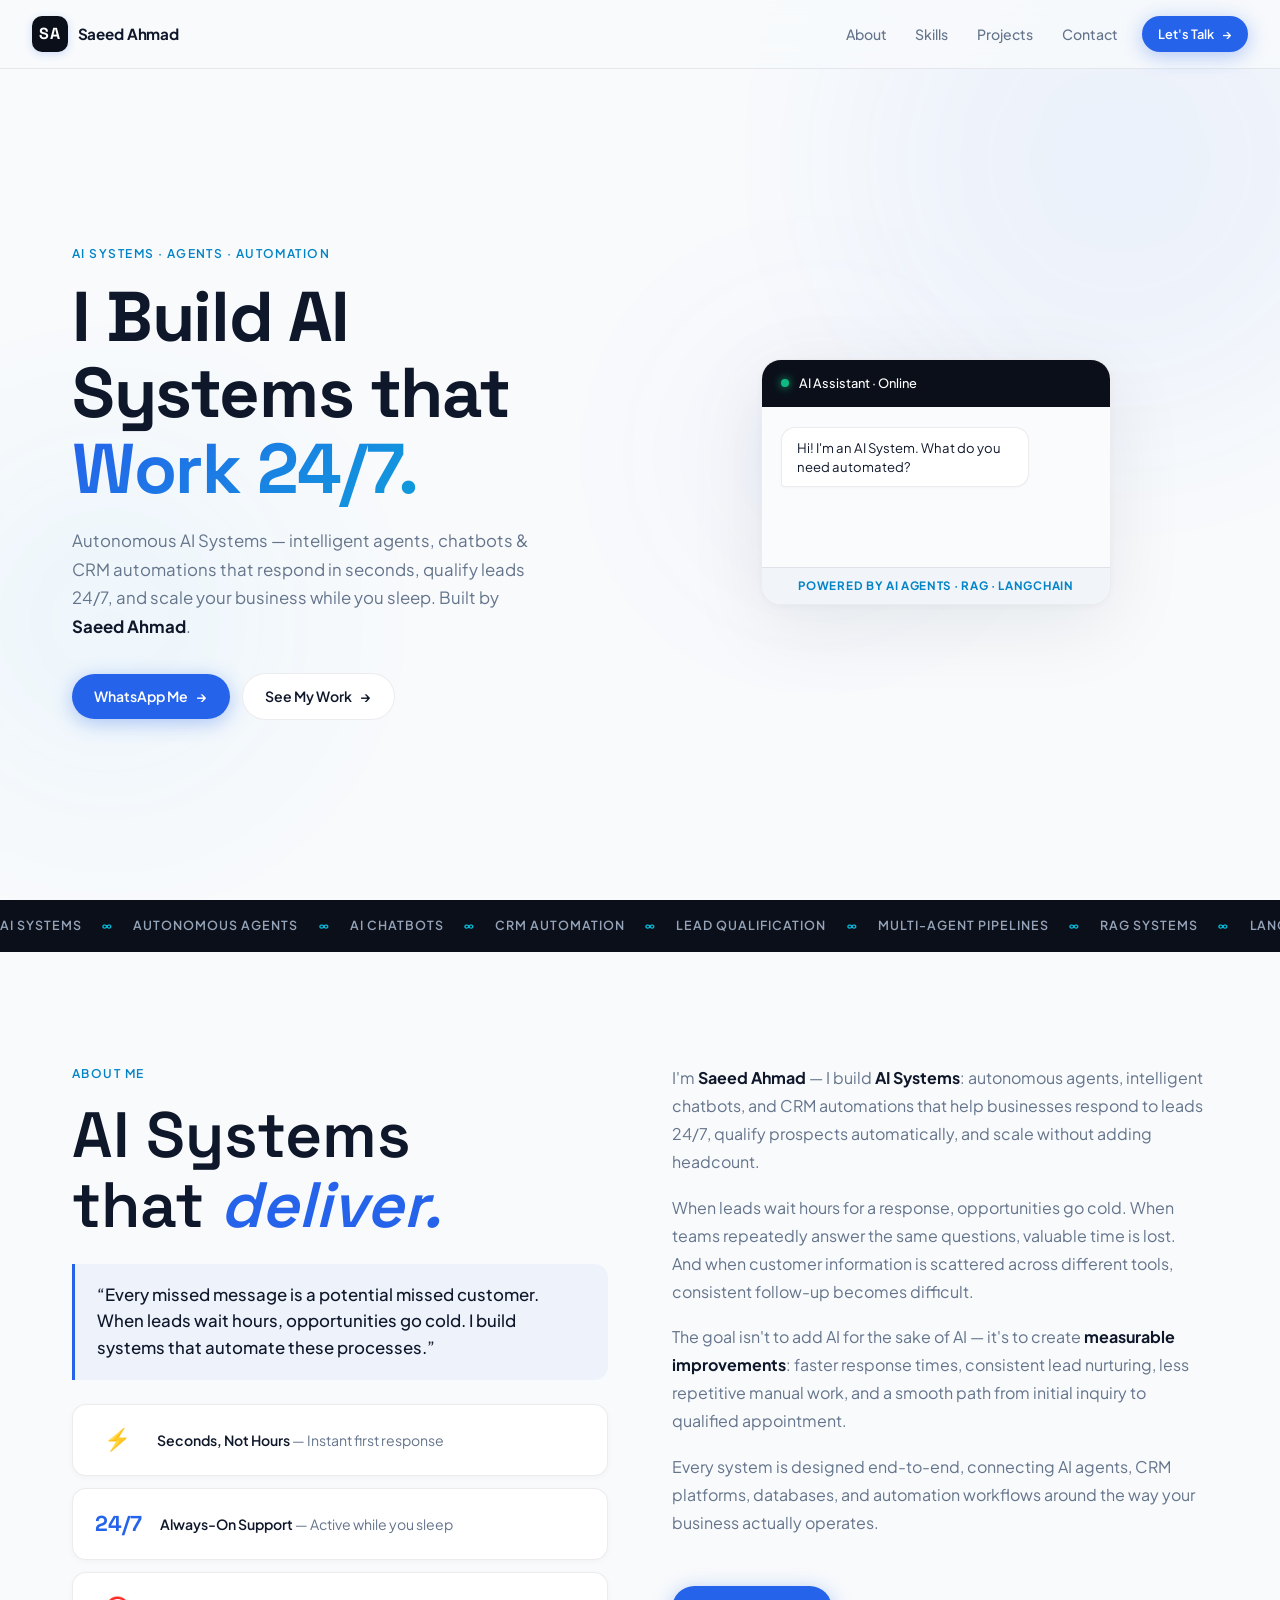
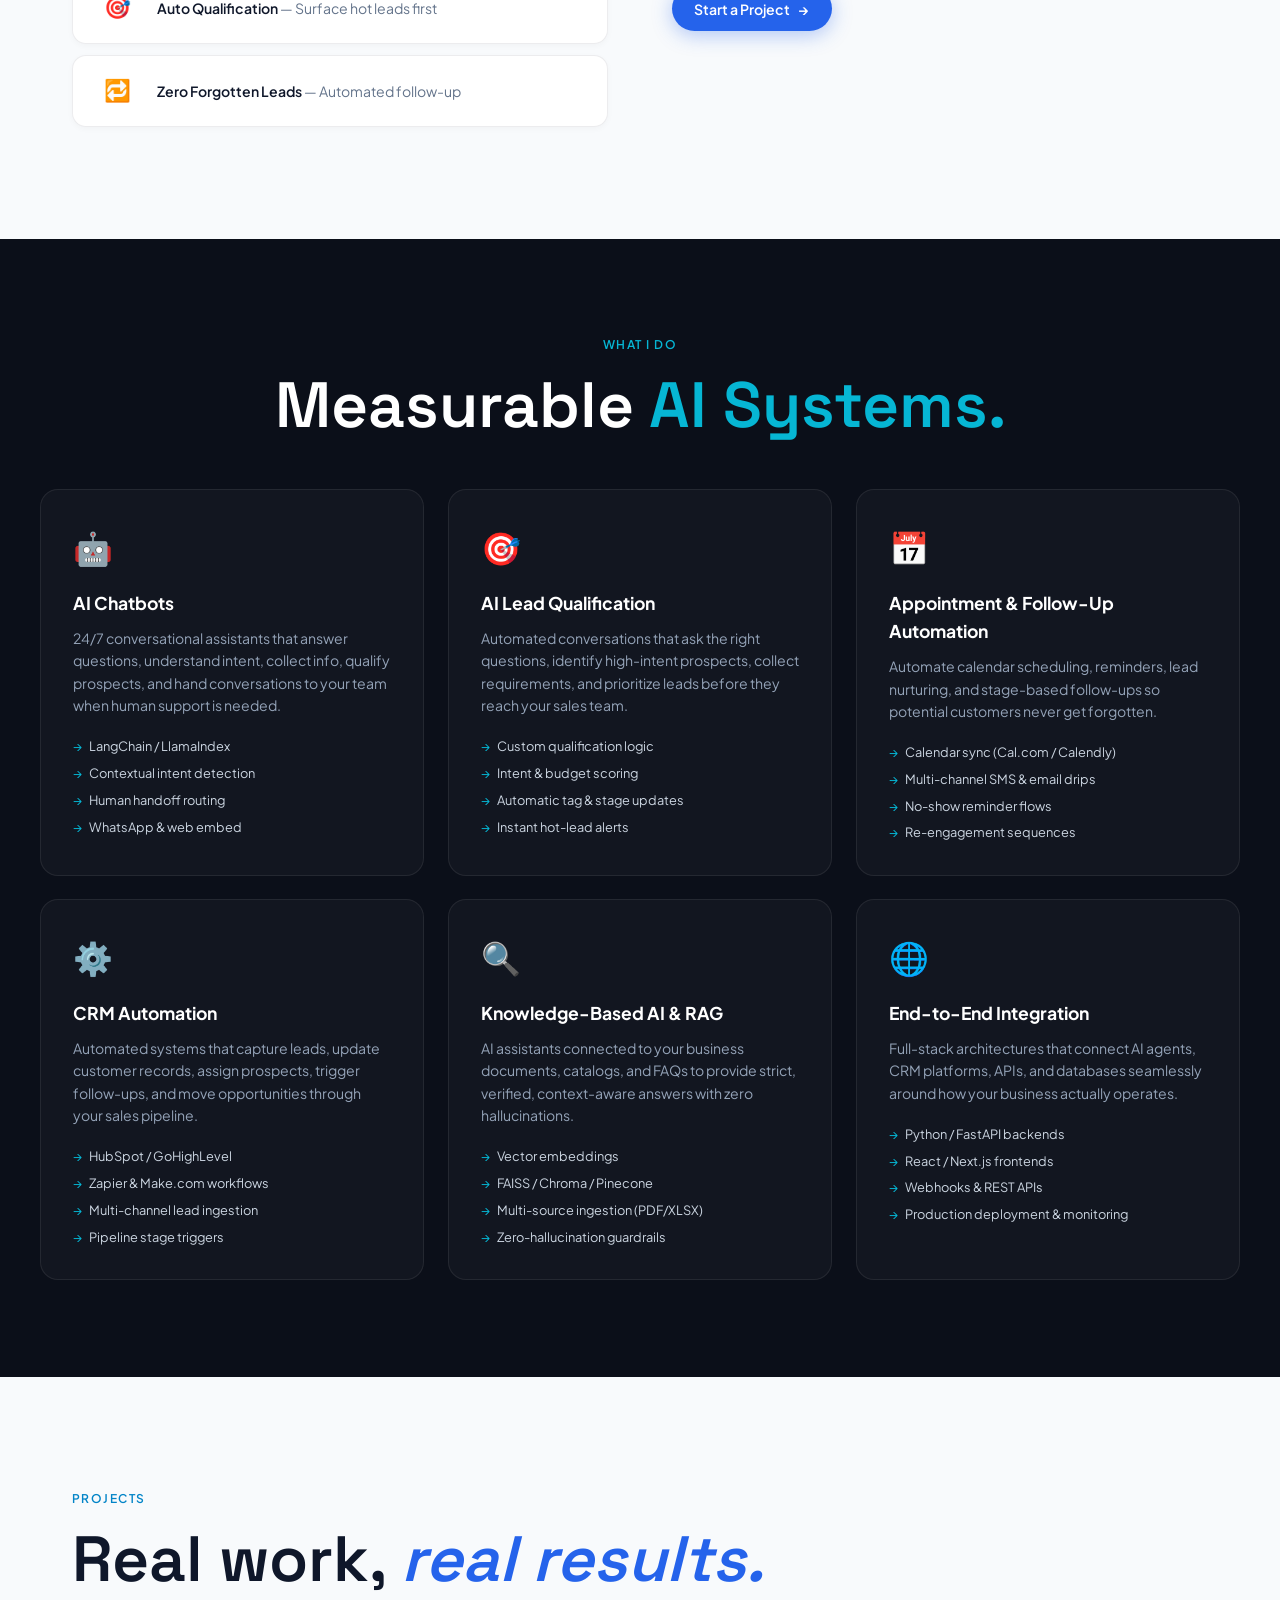
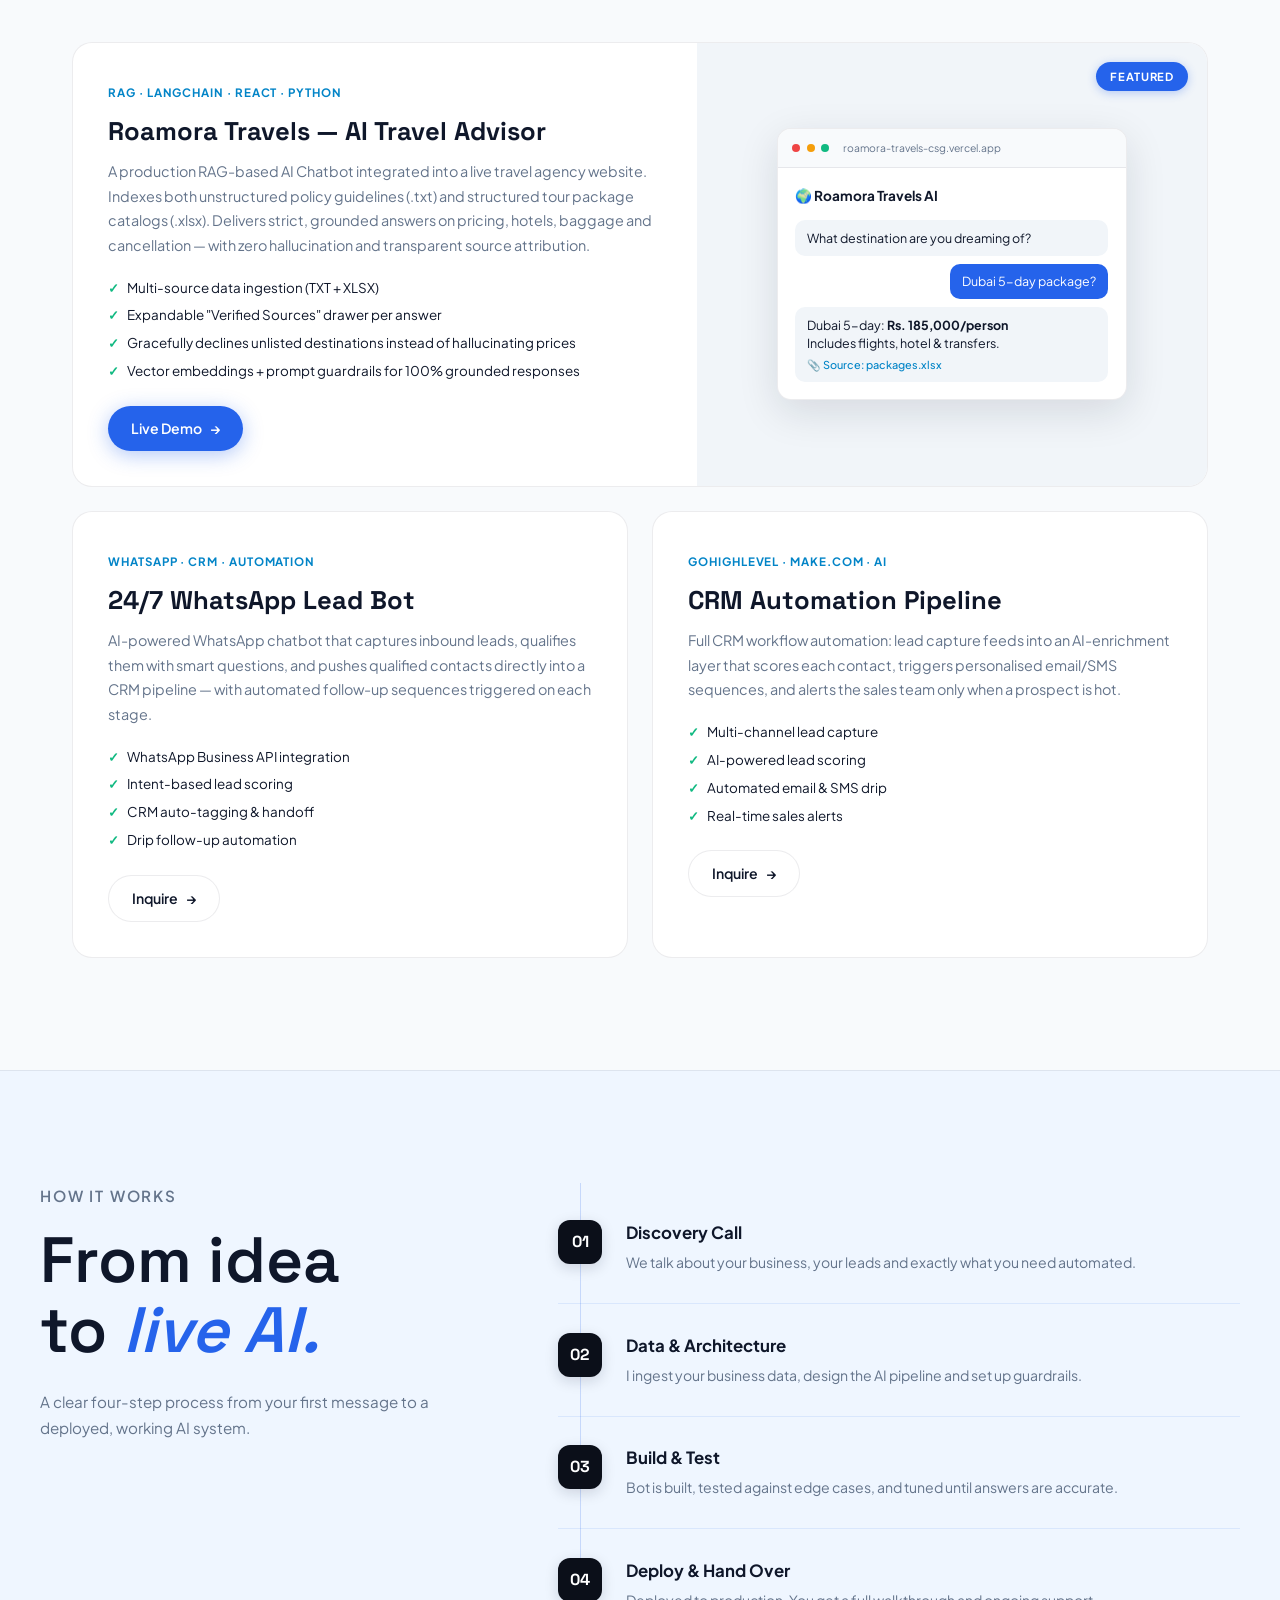
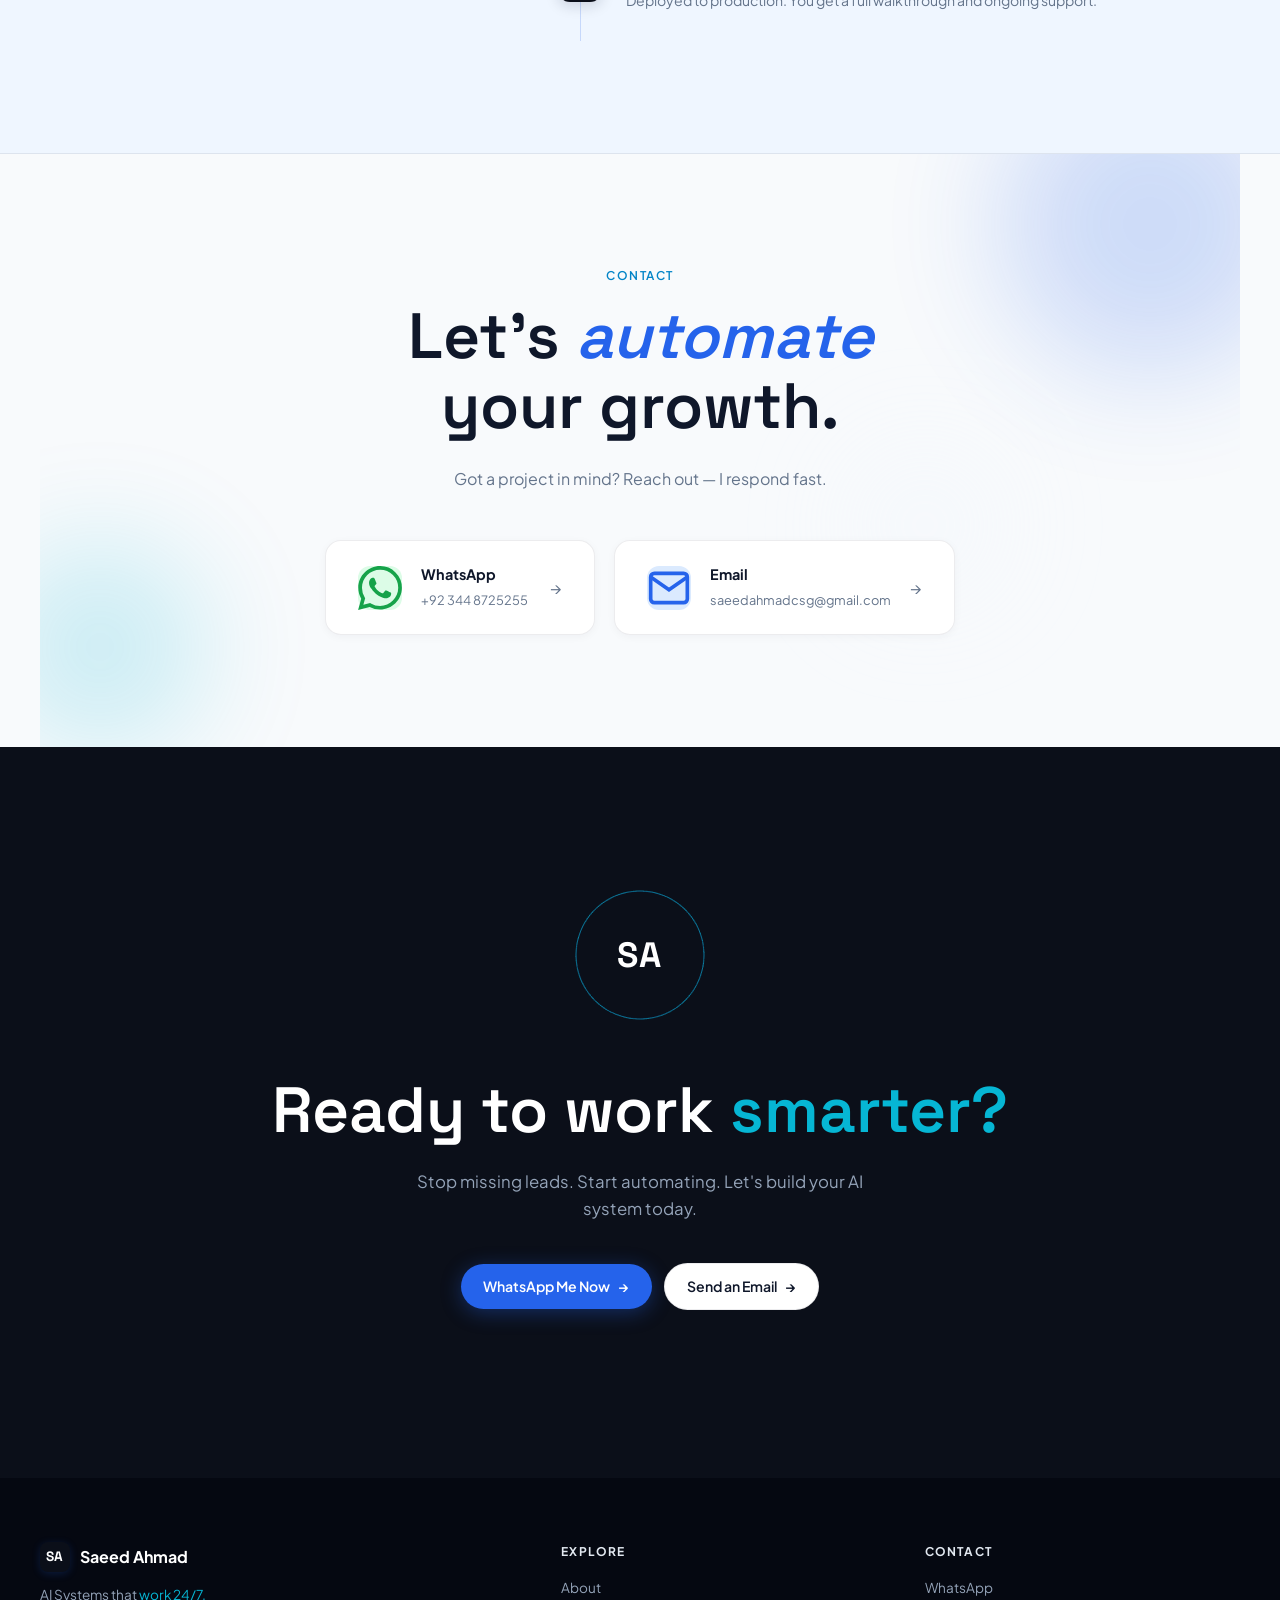
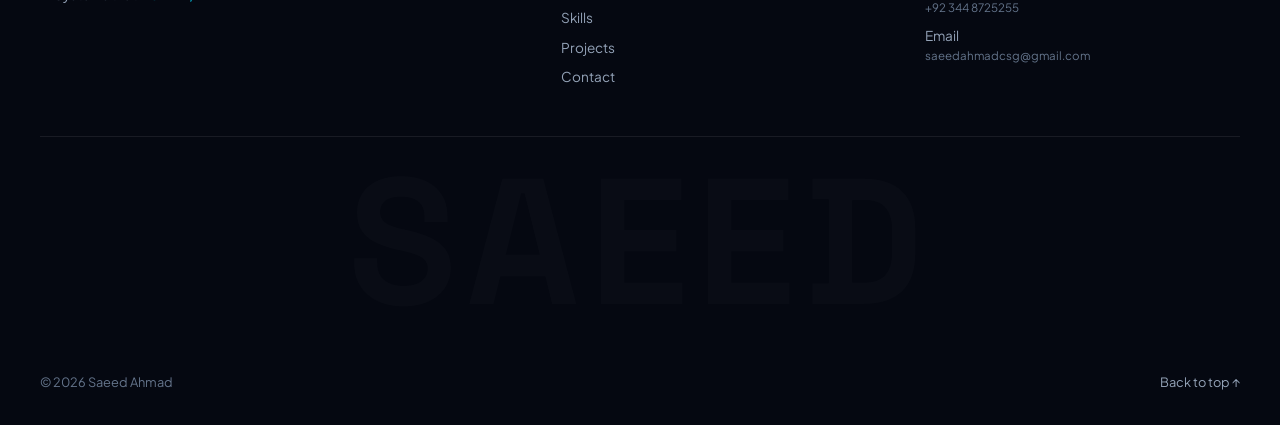
==== commit 8820e118: "Add smooth transitions, micro-animations, and physics-based reveals" ====
--- a/portfolio/index.html
+++ b/portfolio/index.html
@@ -8,7 +8,7 @@
   <link rel="preconnect" href="https://fonts.googleapis.com" />
   <link rel="preconnect" href="https://fonts.gstatic.com" crossorigin />
   <link href="https://fonts.googleapis.com/css2?family=Plus+Jakarta+Sans:wght@300;400;500;600;700;800&family=Space+Grotesk:wght@400;500;600;700&display=swap" rel="stylesheet" />
-  <link rel="stylesheet" href="style.css?v=2" />
+  <link rel="stylesheet" href="style.css?v=3" />
 </head>
 <body>
 
@@ -347,6 +347,6 @@
     <span>↑</span>
   </button>
 
-  <script src="script.js"></script>
+  <script src="script.js?v=3"></script>
 </body>
 </html>
--- a/portfolio/style.css
+++ b/portfolio/style.css
@@ -17,6 +17,9 @@
   --sans:   'Plus Jakarta Sans', -apple-system, BlinkMacSystemFont, sans-serif;
   --serif:  'Space Grotesk', sans-serif;
   --ease:   cubic-bezier(.16,1,.3,1);
+  --ease-spring: cubic-bezier(.34, 1.56, .64, 1);
+  --ease-out: cubic-bezier(.215, .61, .355, 1);
+  --transition-smooth: all .35s cubic-bezier(.16, 1, .3, 1);
 }
 
 html { scroll-behavior: smooth; }
@@ -66,18 +69,33 @@
   border-radius: 50px;
   font-size: .88rem;
   font-weight: 600;
-  transition: transform .2s var(--ease), box-shadow .2s var(--ease), background .2s;
+  position: relative;
+  overflow: hidden;
+  transition: transform .3s var(--ease), box-shadow .3s var(--ease), background .25s ease, border-color .25s ease, color .25s ease;
   white-space: nowrap;
 }
-.btn i { transition: transform .2s var(--ease); }
-.btn:hover { transform: translateY(-2px); }
-.btn:hover i { transform: translateX(3px); }
+.btn i { transition: transform .3s var(--ease); }
+.btn:hover { transform: translateY(-3px); }
+.btn:hover i { transform: translateX(4px); }
+.btn:active { transform: translateY(-1px); }
 
 .btn.red {
   background: var(--red);
   color: #fff;
   box-shadow: 0 4px 20px rgba(37, 99, 235, .35);
 }
+.btn.red::after {
+  content: '';
+  position: absolute;
+  top: -50%; left: -60%;
+  width: 30%; height: 200%;
+  background: linear-gradient(120deg, transparent, rgba(255, 255, 255, .35), transparent);
+  transform: rotate(25deg);
+  transition: transform .6s var(--ease);
+}
+.btn.red:hover::after {
+  transform: translateX(450%) rotate(25deg);
+}
 .btn.red:hover {
   background: var(--red-hover);
   box-shadow: 0 8px 30px rgba(37, 99, 235, .5);
@@ -88,7 +106,12 @@
   color: var(--ink);
   border: 1.5px solid var(--line);
 }
-.btn.line:hover { border-color: var(--red); color: var(--red); background: var(--bg2); }
+.btn.line:hover {
+  border-color: var(--red);
+  color: var(--red);
+  background: var(--bg2);
+  box-shadow: 0 6px 20px rgba(37, 99, 235, .1);
+}
 
 .btn.small { padding: .5rem 1rem; font-size: .8rem; }
 
@@ -217,12 +240,22 @@
 /* ─── REVEAL ANIMATION ─────────────────────────────────────── */
 [data-reveal] {
   opacity: 0;
-  transform: translateY(24px);
-  transition: opacity .7s var(--ease), transform .7s var(--ease);
+  transform: translateY(28px);
+  will-change: opacity, transform;
+  transition: opacity .8s var(--ease), transform .8s var(--ease);
+}
+[data-reveal="left"] {
+  transform: translateX(-36px);
+}
+[data-reveal="right"] {
+  transform: translateX(36px);
+}
+[data-reveal="zoom"] {
+  transform: scale(0.92);
 }
 [data-reveal].visible {
   opacity: 1;
-  transform: translateY(0);
+  transform: translate(0) scale(1);
 }
 
 /* ─── HERO ─────────────────────────────────────────────────── */
@@ -250,14 +283,15 @@
   border-radius: 50%;
   filter: blur(90px);
   opacity: .35;
-  animation: drift 12s ease-in-out infinite alternate;
+  animation: drift 14s ease-in-out infinite alternate;
 }
 .orb-1 { width: 520px; height: 520px; background: rgba(37, 99, 235, .15); top: -100px; right: -100px; animation-delay: 0s; }
 .orb-2 { width: 380px; height: 380px; background: rgba(14, 165, 233, .12); bottom: 10%; left: -80px; animation-delay: -4s; }
 .orb-3 { width: 280px; height: 280px; background: rgba(99, 102, 241, .12); top: 35%; right: 25%; animation-delay: -8s; }
 @keyframes drift {
-  from { transform: translate(0,0) scale(1); }
-  to   { transform: translate(30px, 20px) scale(1.08); }
+  0%   { transform: translate(0, 0) scale(1); }
+  50%  { transform: translate(35px, -25px) scale(1.08); }
+  100% { transform: translate(-20px, 20px) scale(0.95); }
 }
 
 .hero-t { max-width: 580px; }
@@ -274,10 +308,16 @@
 .hero-h .w {
   display: block;
   opacity: 0;
-  transform: translateY(30px);
-  transition: opacity .6s var(--ease), transform .6s var(--ease);
-}
-.hero-h .w.in { opacity: 1; transform: translateY(0); }
+  transform: translateY(32px);
+  filter: blur(6px);
+  will-change: opacity, transform, filter;
+  transition: opacity .7s var(--ease), transform .7s var(--ease), filter .7s var(--ease);
+}
+.hero-h .w.in {
+  opacity: 1;
+  transform: translateY(0);
+  filter: blur(0);
+}
 
 .lede {
   font-size: 1.05rem;
@@ -299,11 +339,17 @@
   max-width: 350px;
   overflow: hidden;
   border: 1px solid var(--line);
-  animation: floatCard 5s ease-in-out infinite;
+  animation: floatCard 6s ease-in-out infinite;
+  transition: transform .35s var(--ease), box-shadow .35s var(--ease);
+}
+.bot-card:hover {
+  animation-play-state: paused;
+  transform: translateY(-8px) scale(1.01);
+  box-shadow: 0 28px 90px rgba(37, 99, 235, .15), 0 4px 16px rgba(15, 23, 42, .06);
 }
 @keyframes floatCard {
-  0%, 100% { transform: translateY(0); }
-  50% { transform: translateY(-10px); }
+  0%, 100% { transform: translateY(0) rotate(0deg); }
+  50% { transform: translateY(-12px) rotate(0.4deg); }
 }
 
 .bot-header {
@@ -448,13 +494,13 @@
   display: flex;
   align-items: center;
   gap: 1.1rem;
-  transition: transform .2s var(--ease), box-shadow .2s, border-color .2s;
+  transition: transform .35s var(--ease), box-shadow .35s var(--ease), border-color .3s ease;
   box-shadow: 0 2px 6px rgba(15, 23, 42, .03);
 }
 .stat-card:hover {
-  transform: translateX(6px);
+  transform: translateX(8px);
   border-color: rgba(37, 99, 235, .3);
-  box-shadow: 0 8px 24px rgba(37, 99, 235, .08);
+  box-shadow: 0 8px 24px rgba(37, 99, 235, .1);
 }
 .stat-card b {
   font-family: var(--serif);
@@ -464,6 +510,10 @@
   min-width: 44px;
   display: inline-flex;
   justify-content: center;
+  transition: transform .35s var(--ease-spring);
+}
+.stat-card:hover b {
+  transform: scale(1.2);
 }
 .stat-card span { font-size: .88rem; color: var(--muted); }
 .stat-card strong { color: var(--ink); font-weight: 600; }
@@ -494,15 +544,24 @@
   border: 1px solid rgba(255, 255, 255, .08);
   border-radius: 18px;
   padding: 2rem;
-  transition: transform .25s var(--ease), background .25s, border-color .25s, box-shadow .25s;
+  position: relative;
+  transition: transform .35s var(--ease), background .3s ease, border-color .3s ease, box-shadow .35s var(--ease);
 }
 .skill-card:hover {
-  transform: translateY(-6px);
+  transform: translateY(-8px);
   background: rgba(255, 255, 255, .06);
-  border-color: rgba(14, 165, 233, .4);
-  box-shadow: 0 12px 30px rgba(2, 132, 199, .15);
-}
-.skill-icon { font-size: 2rem; margin-bottom: 1rem; }
+  border-color: rgba(14, 165, 233, .45);
+  box-shadow: 0 16px 40px rgba(2, 132, 199, .18);
+}
+.skill-icon {
+  font-size: 2rem;
+  margin-bottom: 1rem;
+  display: inline-block;
+  transition: transform .35s var(--ease-spring);
+}
+.skill-card:hover .skill-icon {
+  transform: scale(1.2) rotate(-5deg);
+}
 .skill-card h3 { font-size: 1.1rem; font-weight: 700; margin-bottom: .6rem; color: #fff; }
 .skill-card p { font-size: .88rem; color: #94A3B8; line-height: 1.6; margin-bottom: 1.2rem; }
 .skill-card ul { display: flex; flex-direction: column; gap: .4rem; }
@@ -511,11 +570,19 @@
   color: #CBD5E1;
   padding-left: 1rem;
   position: relative;
+  transition: color .2s ease, transform .25s var(--ease);
+}
+.skill-card:hover li {
+  color: #F1F5F9;
 }
 .skill-card li::before {
   content: '→';
   position: absolute; left: 0;
   color: var(--accent-cyan);
+  transition: transform .25s var(--ease);
+}
+.skill-card:hover li::before {
+  transform: translateX(2px);
 }
 
 /* ─── PROJECTS ─────────────────────────────────────────────── */
@@ -536,10 +603,14 @@
   border: 1px solid var(--line);
   border-radius: 20px;
   overflow: hidden;
-  transition: transform .25s var(--ease), box-shadow .25s;
+  transition: transform .35s var(--ease), box-shadow .35s var(--ease), border-color .3s ease;
   position: relative;
 }
-.proj-card:hover { transform: translateY(-6px); box-shadow: 0 20px 60px rgba(15, 23, 42, .08); }
+.proj-card:hover {
+  transform: translateY(-8px);
+  box-shadow: 0 24px 64px rgba(15, 23, 42, .1);
+  border-color: rgba(37, 99, 235, .25);
+}
 
 .proj-card.featured {
   grid-column: 1 / -1;
@@ -559,6 +630,11 @@
   padding: .35rem .85rem;
   border-radius: 50px;
   box-shadow: 0 2px 10px rgba(37, 99, 235, .3);
+  transition: transform .3s var(--ease-spring), box-shadow .3s ease;
+}
+.proj-card:hover .proj-badge {
+  transform: scale(1.06);
+  box-shadow: 0 4px 14px rgba(37, 99, 235, .45);
 }
 
 .proj-content { padding: 2.2rem; }
@@ -568,8 +644,13 @@
   letter-spacing: .08em;
   text-transform: uppercase;
   color: var(--crema);
-  display: block;
+  display: inline-block;
   margin-bottom: .8rem;
+  transition: transform .25s var(--ease), color .25s ease;
+}
+.proj-card:hover .proj-tag {
+  transform: translateX(3px);
+  color: var(--red);
 }
 .proj-content h3 {
   font-family: var(--serif);
@@ -610,6 +691,11 @@
   max-width: 350px;
   overflow: hidden;
   border: 1px solid var(--line);
+  transition: transform .4s var(--ease), box-shadow .4s var(--ease);
+}
+.proj-card:hover .proj-mock {
+  transform: translateY(-5px) scale(1.02);
+  box-shadow: 0 20px 50px rgba(15, 23, 42, .16);
 }
 .mock-bar {
   background: #F8FAFC;
@@ -663,6 +749,10 @@
   padding: 1.8rem 0;
   border-bottom: 1px solid rgba(37, 99, 235, .1);
   position: relative;
+  transition: transform .3s var(--ease);
+}
+.process-steps li:hover {
+  transform: translateX(6px);
 }
 .process-steps li:last-child { border-bottom: none; }
 .step-n {
@@ -673,6 +763,12 @@
   display: grid; place-items: center;
   flex-shrink: 0; position: relative; z-index: 1;
   box-shadow: 0 4px 14px rgba(15, 23, 42, .15);
+  transition: transform .35s var(--ease-spring), background .3s ease, box-shadow .35s var(--ease);
+}
+.process-steps li:hover .step-n {
+  background: var(--red);
+  transform: scale(1.1) rotate(-3deg);
+  box-shadow: 0 6px 18px rgba(37, 99, 235, .3);
 }
 .process-steps li h3 { font-size: 1.05rem; font-weight: 700; margin-bottom: .3rem; color: var(--ink); }
 .process-steps li p { font-size: .88rem; color: var(--muted); line-height: 1.6; }
@@ -700,20 +796,25 @@
   padding: 1.4rem 2rem;
   background: #fff; border: 1px solid var(--line); border-radius: 16px;
   min-width: 270px;
-  transition: transform .2s var(--ease), box-shadow .2s, border-color .2s;
+  transition: transform .35s var(--ease), box-shadow .35s var(--ease), border-color .3s ease;
   box-shadow: 0 2px 8px rgba(15, 23, 42, .04);
 }
-.contact-card:hover { transform: translateY(-4px); box-shadow: 0 14px 40px rgba(15, 23, 42, .08); }
-.contact-card.wa:hover { border-color: #22c55e; box-shadow: 0 14px 40px rgba(34,197,94,.15); }
-.contact-card.em:hover { border-color: var(--red); box-shadow: 0 14px 40px rgba(37,99,235,.15); }
-.cc-icon { width: 44px; height: 44px; border-radius: 12px; display: grid; place-items: center; background: #F1F5F9; flex-shrink: 0; }
-.cc-icon svg { width: 22px; height: 22px; }
+.contact-card:hover { transform: translateY(-6px); box-shadow: 0 16px 45px rgba(15, 23, 42, .1); }
+.contact-card.wa:hover { border-color: #22c55e; box-shadow: 0 16px 45px rgba(34,197,94,.18); }
+.contact-card.em:hover { border-color: var(--red); box-shadow: 0 16px 45px rgba(37,99,235,.18); }
+.cc-icon {
+  width: 44px; height: 44px; border-radius: 12px; display: grid; place-items: center; background: #F1F5F9; flex-shrink: 0;
+  transition: transform .35s var(--ease-spring);
+}
+.contact-card:hover .cc-icon {
+  transform: scale(1.12);
+}
 .contact-card.wa .cc-icon { background: #dcfce7; color: #16a34a; }
 .contact-card.em .cc-icon { background: #DBEAFE; color: var(--red); }
 .contact-card b { display: block; font-weight: 700; font-size: .9rem; color: var(--ink); }
 .contact-card span { font-size: .8rem; color: var(--muted); }
-.cc-arrow { margin-left: auto; color: var(--muted); transition: transform .2s; }
-.contact-card:hover .cc-arrow { transform: translateX(4px); color: var(--red); }
+.cc-arrow { margin-left: auto; color: var(--muted); transition: transform .3s var(--ease), color .3s ease; }
+.contact-card:hover .cc-arrow { transform: translateX(6px); color: var(--red); }
 
 /* ─── FINAL CTA ────────────────────────────────────────────── */
 .final {
@@ -776,11 +877,11 @@
   position: fixed; bottom: 2rem; right: 2rem;
   width: 48px; height: 48px; z-index: 90;
   opacity: 0; visibility: hidden;
-  transition: opacity .3s, visibility .3s, transform .2s;
+  transition: opacity .4s var(--ease), visibility .4s var(--ease), transform .35s var(--ease-spring);
   display: grid; place-items: center; color: var(--dark);
 }
 .prog.show { opacity: 1; visibility: visible; }
-.prog:hover { transform: translateY(-3px); }
+.prog:hover { transform: translateY(-5px) scale(1.08); }
 .prog svg { position: absolute; inset: 0; width: 100%; height: 100%; transform: rotate(-90deg); }
 .pb { fill: #fff; stroke: var(--line); stroke-width: 2; }
 .pf {
@@ -820,3 +921,23 @@
   .contact-card { min-width: unset; width: 100%; }
   .foot-top { grid-template-columns: 1fr; }
 }
+
+/* ─── PREFERS REDUCED MOTION ───────────────────────────────── */
+@media (prefers-reduced-motion: reduce) {
+  *, *::before, *::after {
+    animation-duration: 0.01ms !important;
+    animation-iteration-count: 1 !important;
+    transition-duration: 0.01ms !important;
+    scroll-behavior: auto !important;
+  }
+  [data-reveal], [data-reveal="left"], [data-reveal="right"], [data-reveal="zoom"] {
+    opacity: 1 !important;
+    transform: none !important;
+    filter: none !important;
+  }
+  .hero-h .w {
+    opacity: 1 !important;
+    transform: none !important;
+    filter: none !important;
+  }
+}
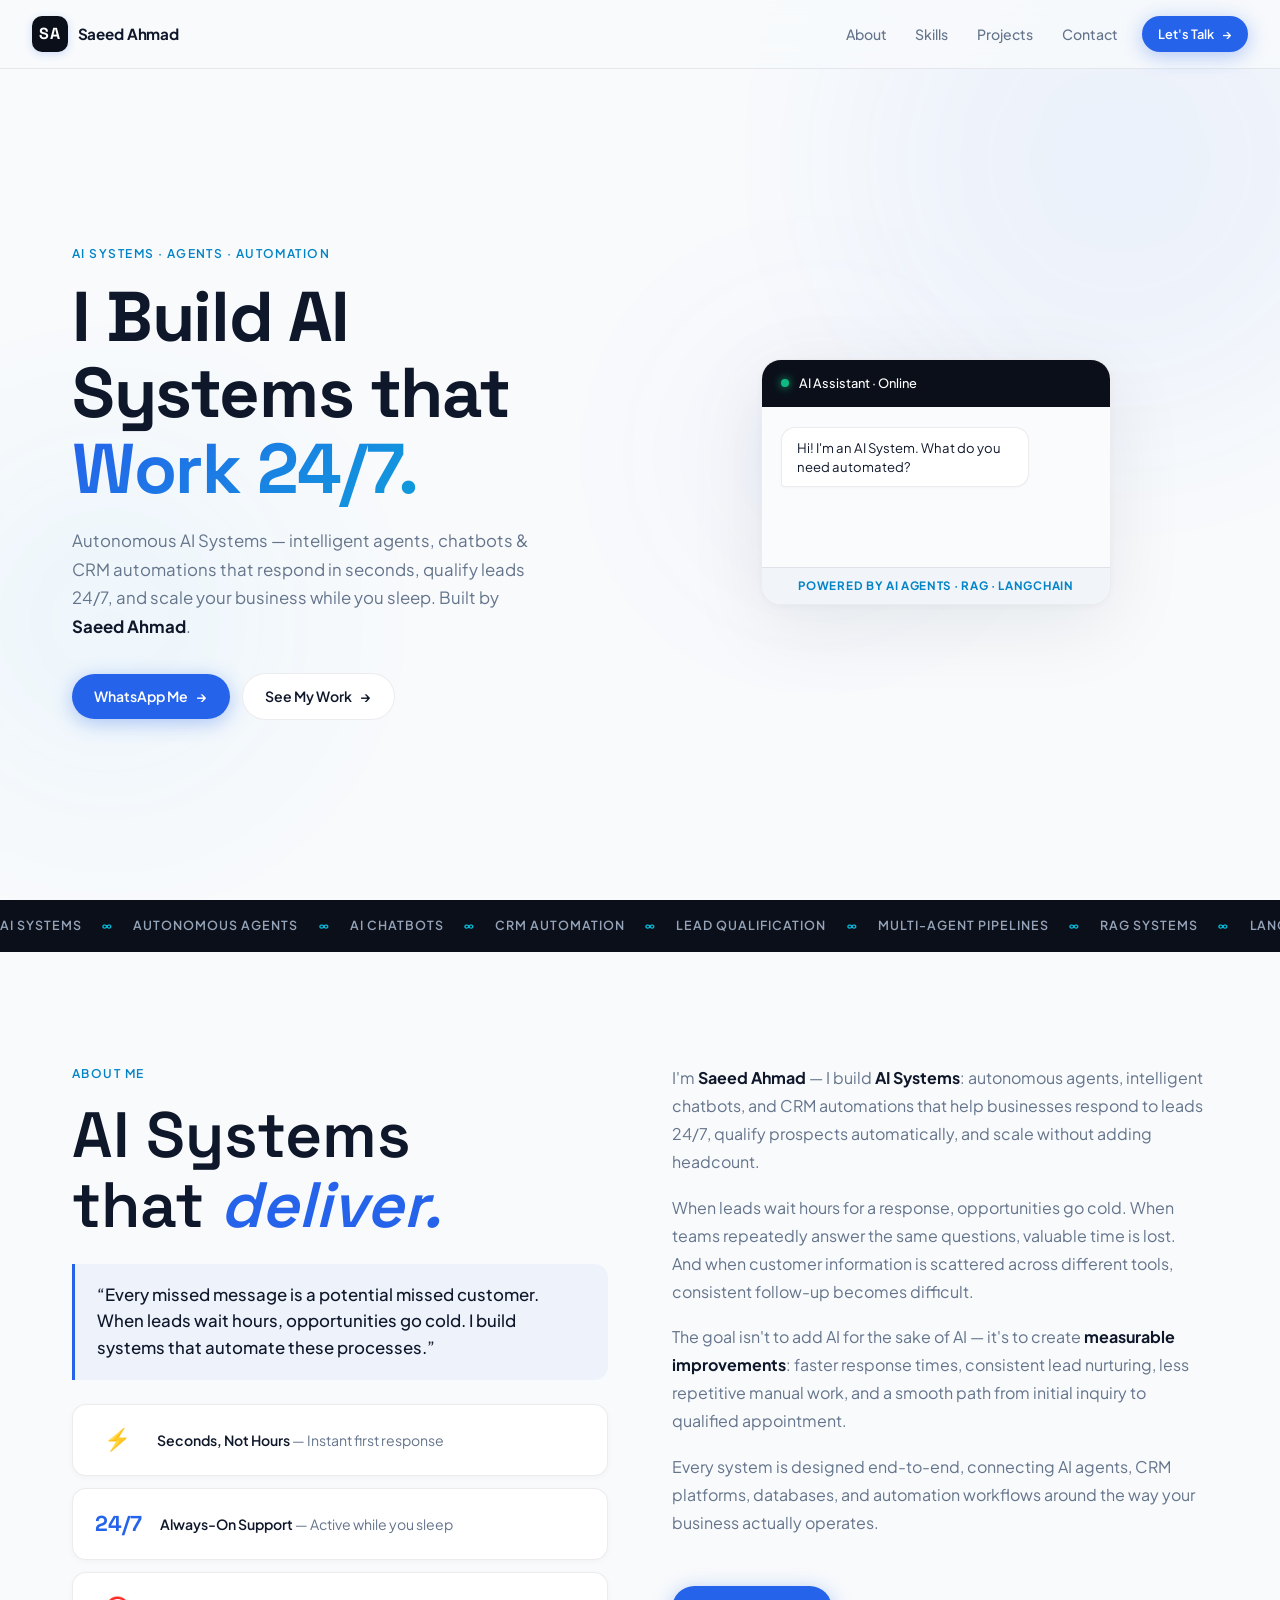
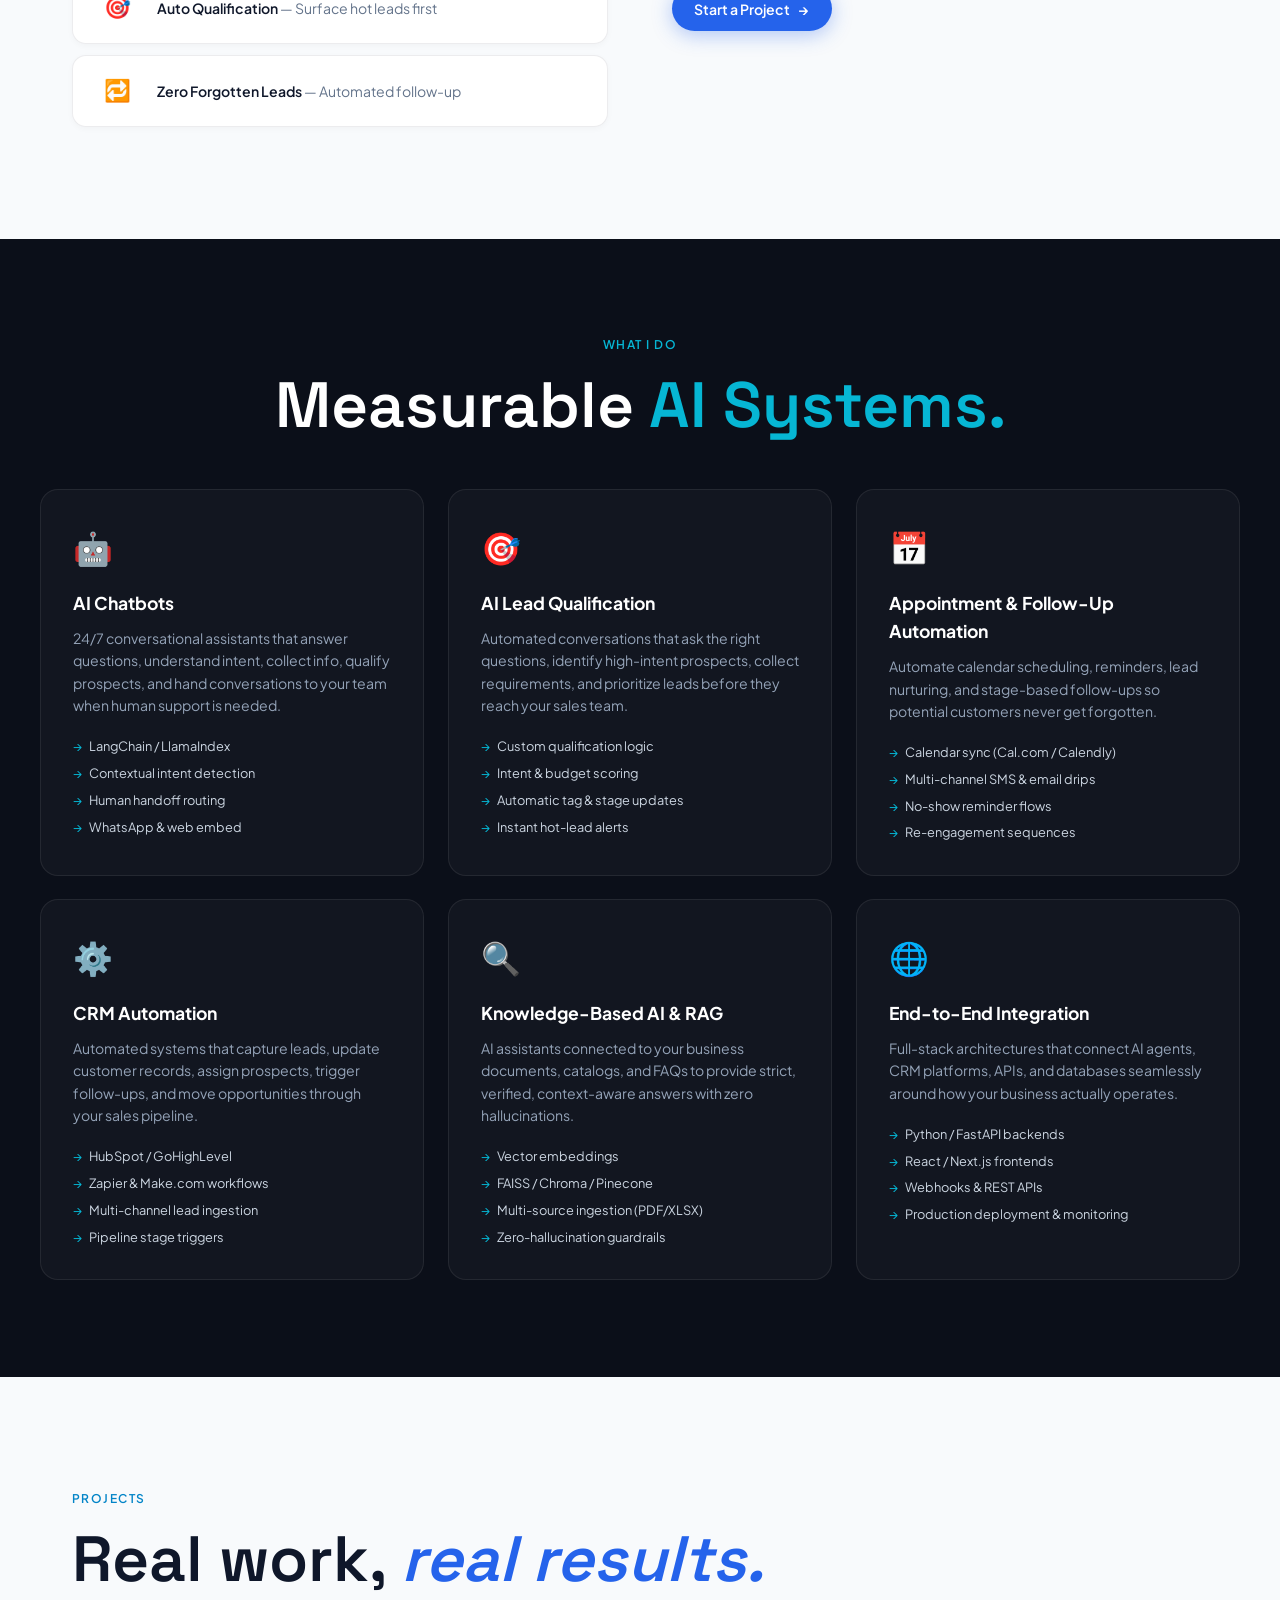
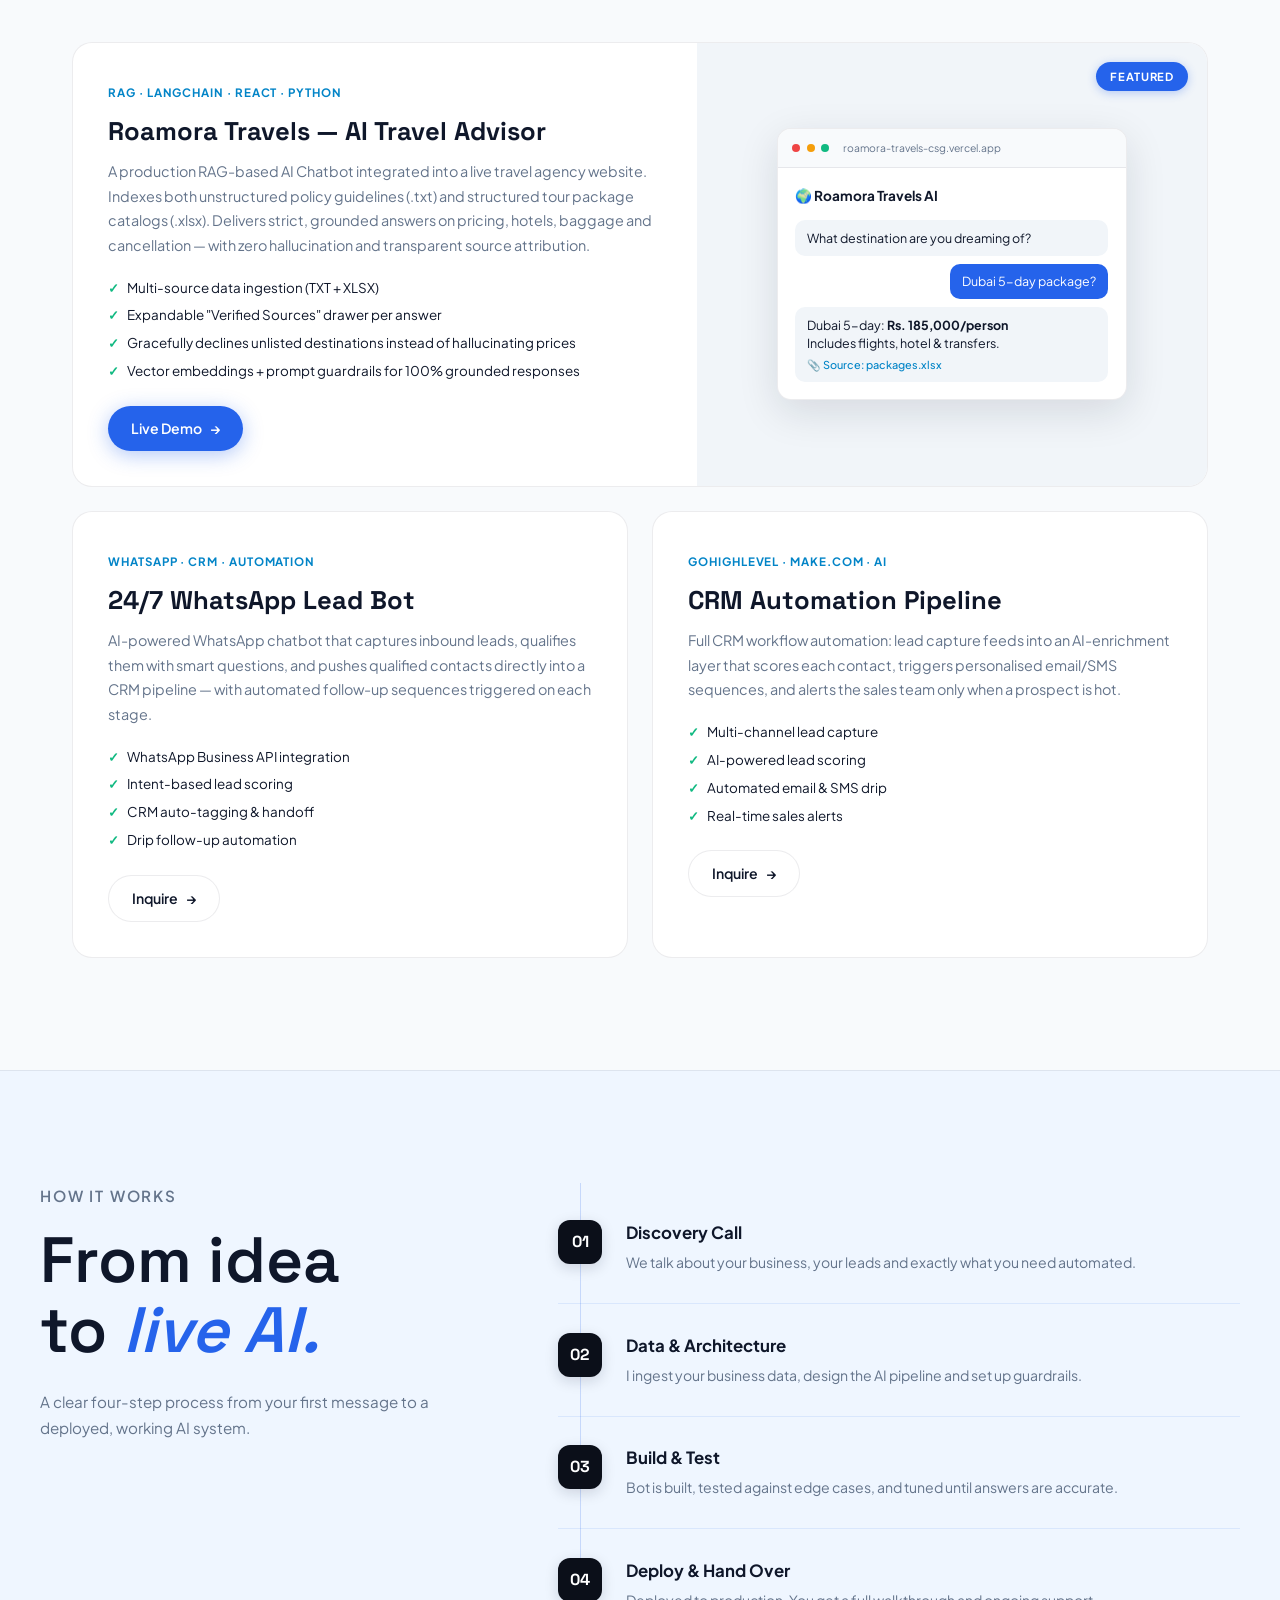
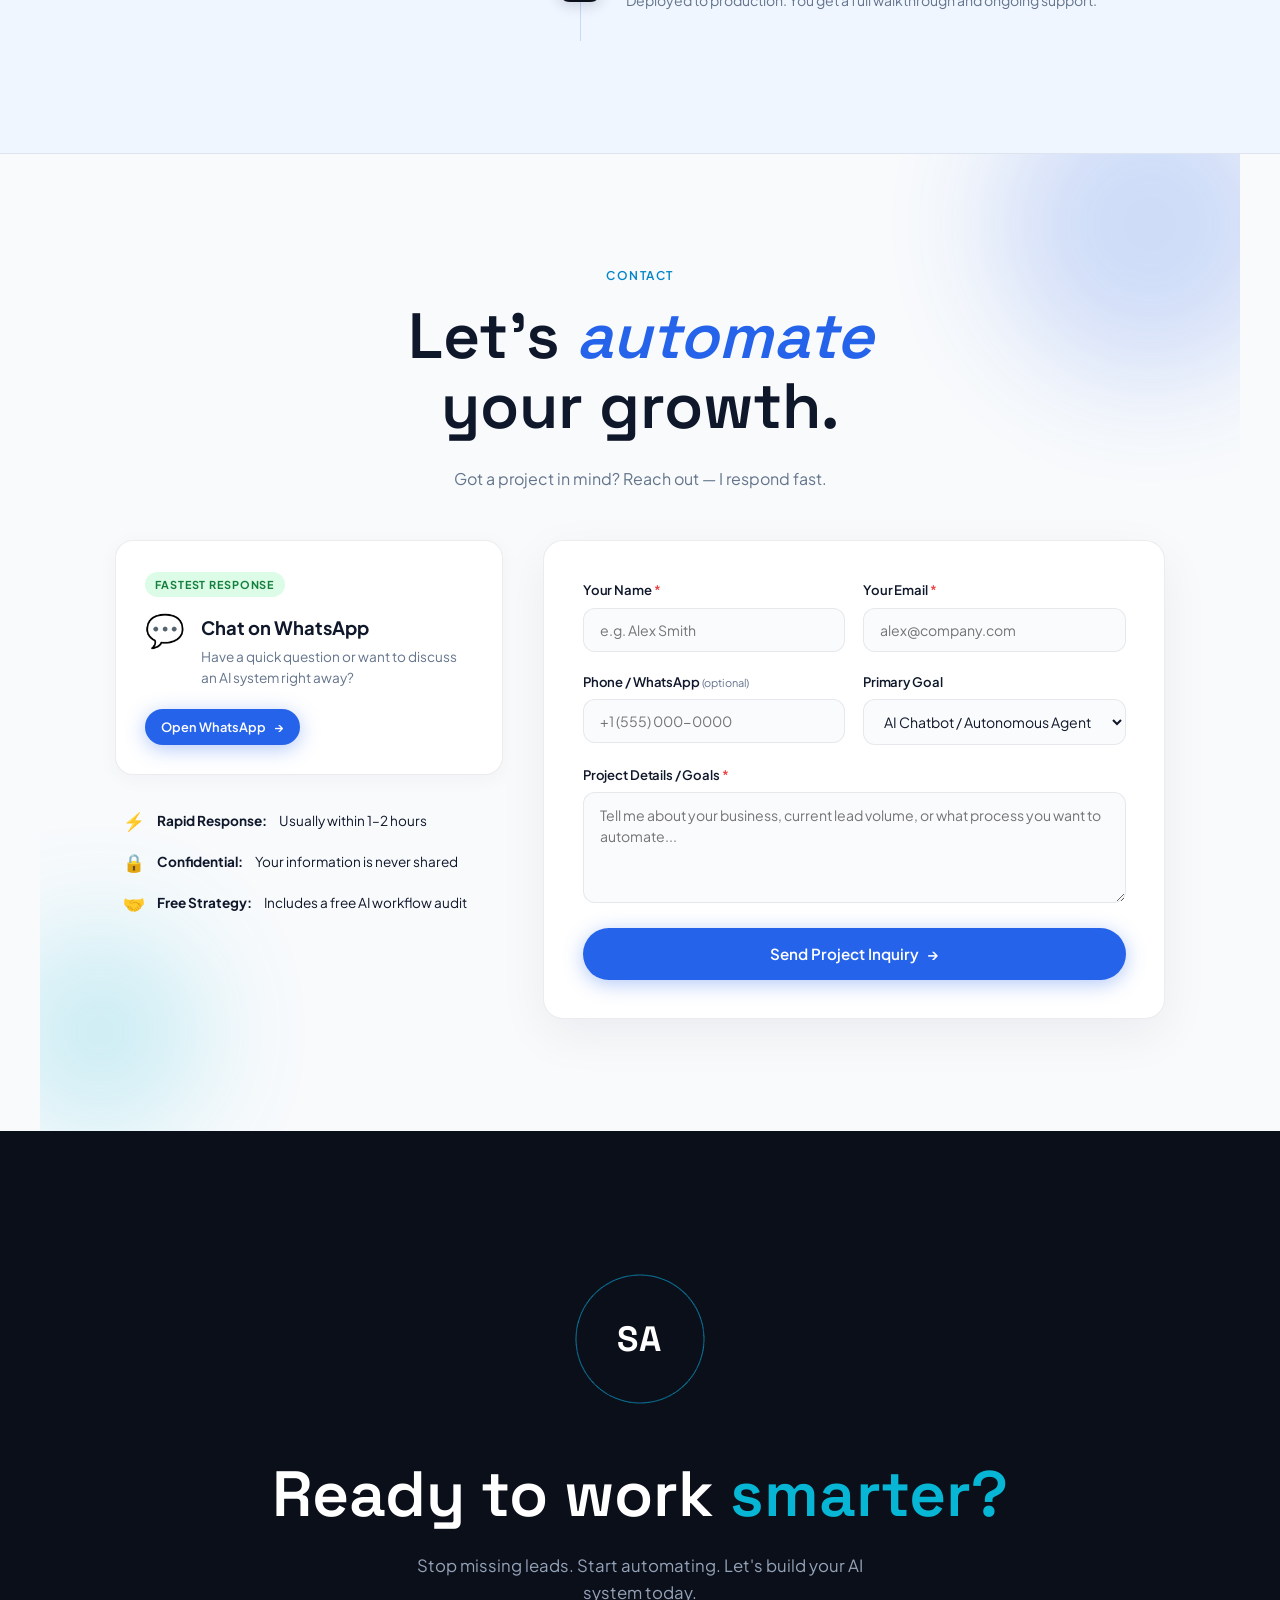
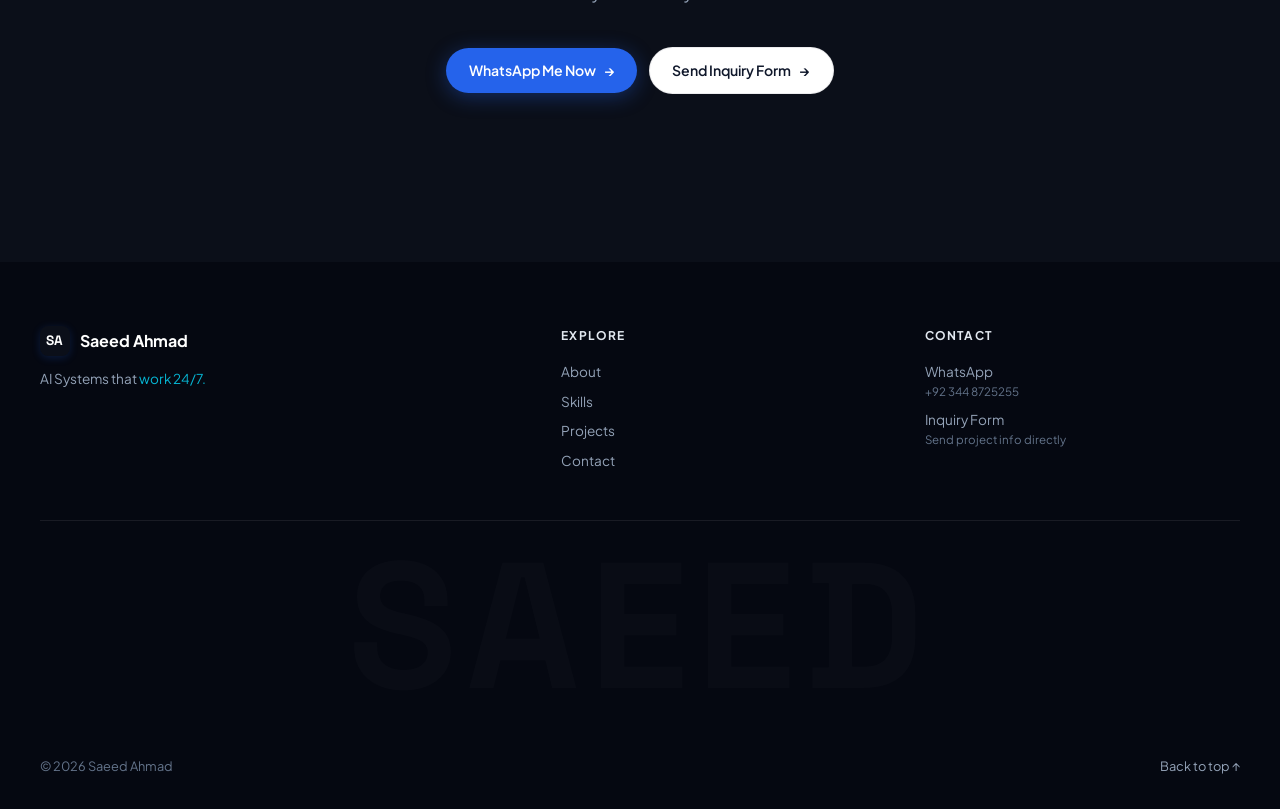
==== commit c457cc4c: "Replace raw email display with full inquiry contact form delivering to email" ====
--- a/portfolio/index.html
+++ b/portfolio/index.html
@@ -8,7 +8,7 @@
   <link rel="preconnect" href="https://fonts.googleapis.com" />
   <link rel="preconnect" href="https://fonts.gstatic.com" crossorigin />
   <link href="https://fonts.googleapis.com/css2?family=Plus+Jakarta+Sans:wght@300;400;500;600;700;800&family=Space+Grotesk:wght@400;500;600;700&display=swap" rel="stylesheet" />
-  <link rel="stylesheet" href="style.css?v=3" />
+  <link rel="stylesheet" href="style.css?v=5" />
 </head>
 <body>
 
@@ -273,21 +273,72 @@
       <p class="kick center" data-reveal>Contact</p>
       <h2 class="sec-h center" data-reveal>Let's <em>automate</em><br>your growth.</h2>
       <p class="contact-sub center" data-reveal>Got a project in mind? Reach out — I respond fast.</p>
-      <div class="contact-cards" data-reveal>
-        <a class="contact-card wa" href="https://wa.me/923448725255" target="_blank" rel="noopener">
-          <div class="cc-icon">
-            <svg viewBox="0 0 24 24" fill="currentColor"><path d="M17.472 14.382c-.297-.149-1.758-.867-2.03-.967-.273-.099-.471-.148-.67.15-.197.297-.767.966-.94 1.164-.173.199-.347.223-.644.075-.297-.15-1.255-.463-2.39-1.475-.883-.788-1.48-1.761-1.653-2.059-.173-.297-.018-.458.13-.606.134-.133.298-.347.446-.52.149-.174.198-.298.298-.497.099-.198.05-.371-.025-.52-.075-.149-.669-1.612-.916-2.207-.242-.579-.487-.5-.669-.51-.173-.008-.371-.01-.57-.01-.198 0-.52.074-.792.372-.272.297-1.04 1.016-1.04 2.479 0 1.462 1.065 2.875 1.213 3.074.149.198 2.096 3.2 5.077 4.487.709.306 1.262.489 1.694.625.712.227 1.36.195 1.871.118.571-.085 1.758-.719 2.006-1.413.248-.694.248-1.289.173-1.413-.074-.124-.272-.198-.57-.347m-5.421 7.403h-.004a9.87 9.87 0 01-5.031-1.378l-.361-.214-3.741.982.998-3.648-.235-.374a9.86 9.86 0 01-1.51-5.26c.001-5.45 4.436-9.884 9.888-9.884 2.64 0 5.122 1.03 6.988 2.898a9.825 9.825 0 012.893 6.994c-.003 5.45-4.437 9.884-9.885 9.884m8.413-18.297A11.815 11.815 0 0012.05 0C5.495 0 .16 5.335.157 11.892c0 2.096.547 4.142 1.588 5.945L.057 24l6.305-1.654a11.882 11.882 0 005.683 1.448h.005c6.554 0 11.89-5.335 11.893-11.893a11.821 11.821 0 00-3.48-8.413z"/></svg>
-          </div>
-          <div><b>WhatsApp</b><span>+92 344 8725255</span></div>
-          <i class="cc-arrow">→</i>
-        </a>
-        <a class="contact-card em" href="mailto:saeedahmadcsg@gmail.com">
-          <div class="cc-icon">
-            <svg viewBox="0 0 24 24" fill="none" stroke="currentColor" stroke-width="2"><path d="M4 4h16c1.1 0 2 .9 2 2v12c0 1.1-.9 2-2 2H4c-1.1 0-2-.9-2-2V6c0-1.1.9-2 2-2z"/><polyline points="22,6 12,13 2,6"/></svg>
-          </div>
-          <div><b>Email</b><span>saeedahmadcsg@gmail.com</span></div>
-          <i class="cc-arrow">→</i>
-        </a>
+      <div class="contact-wrap" data-reveal>
+        <div class="contact-info-side">
+          <div class="contact-fast-card wa">
+            <div class="cfc-badge">Fastest Response</div>
+            <div class="cfc-head">
+              <span class="cfc-icon">💬</span>
+              <div>
+                <h3>Chat on WhatsApp</h3>
+                <p>Have a quick question or want to discuss an AI system right away?</p>
+              </div>
+            </div>
+            <a class="btn red small" href="https://wa.me/923448725255" target="_blank" rel="noopener">
+              <span>Open WhatsApp</span><i>→</i>
+            </a>
+          </div>
+          <div class="contact-perks">
+            <div class="c-perk"><span>⚡</span> <strong>Rapid Response:</strong> Usually within 1–2 hours</div>
+            <div class="c-perk"><span>🔒</span> <strong>Confidential:</strong> Your information is never shared</div>
+            <div class="c-perk"><span>🤝</span> <strong>Free Strategy:</strong> Includes a free AI workflow audit</div>
+          </div>
+        </div>
+
+        <form class="contact-form" id="contact-form" action="https://formsubmit.co/ajax/saeedahmadcsg@gmail.com" method="POST">
+          <input type="text" name="_honey" style="display:none">
+          <input type="hidden" name="_template" value="table">
+          <input type="hidden" name="_subject" value="New AI System Inquiry — Saeed Ahmad Portfolio">
+
+          <div class="form-row">
+            <div class="form-group">
+              <label for="c-name">Your Name <em>*</em></label>
+              <input type="text" id="c-name" name="name" placeholder="e.g. Alex Smith" required>
+            </div>
+            <div class="form-group">
+              <label for="c-email">Your Email <em>*</em></label>
+              <input type="email" id="c-email" name="email" placeholder="alex@company.com" required>
+            </div>
+          </div>
+
+          <div class="form-row">
+            <div class="form-group">
+              <label for="c-phone">Phone / WhatsApp <small>(optional)</small></label>
+              <input type="tel" id="c-phone" name="phone" placeholder="+1 (555) 000-0000">
+            </div>
+            <div class="form-group">
+              <label for="c-service">Primary Goal</label>
+              <select id="c-service" name="service">
+                <option value="AI Chatbot / Agent">AI Chatbot / Autonomous Agent</option>
+                <option value="Lead Qualification System">Lead Qualification & Auto Follow-up</option>
+                <option value="CRM Automation">CRM Automation & Lead Routing</option>
+                <option value="Knowledge-Base RAG">Knowledge-Base RAG System</option>
+                <option value="End-to-End System">Full Custom AI System</option>
+                <option value="General Consultation">General Consultation / Other</option>
+              </select>
+            </div>
+          </div>
+
+          <div class="form-group">
+            <label for="c-message">Project Details / Goals <em>*</em></label>
+            <textarea id="c-message" name="message" rows="4" placeholder="Tell me about your business, current lead volume, or what process you want to automate..." required></textarea>
+          </div>
+
+          <button class="btn red form-submit-btn" type="submit" id="form-submit-btn">
+            <span>Send Project Inquiry</span><i>→</i>
+          </button>
+          <div class="form-status" id="form-status" aria-live="polite"></div>
+        </form>
       </div>
     </section>
 
@@ -304,7 +355,7 @@
       <p class="center" data-reveal>Stop missing leads. Start automating. Let's build your AI system today.</p>
       <p class="ctas center" data-reveal>
         <a class="btn red" href="https://wa.me/923448725255" target="_blank" rel="noopener"><span>WhatsApp Me Now</span><i>→</i></a>
-        <a class="btn line" href="mailto:saeedahmadcsg@gmail.com"><span>Send an Email</span><i>→</i></a>
+        <a class="btn line" href="#contact"><span>Send Inquiry Form</span><i>→</i></a>
       </p>
     </section>
 
@@ -330,7 +381,7 @@
         <h3>Contact</h3>
         <ul>
           <li><a href="https://wa.me/923448725255" target="_blank" rel="noopener">WhatsApp<small>+92 344 8725255</small></a></li>
-          <li><a href="mailto:saeedahmadcsg@gmail.com">Email<small>saeedahmadcsg@gmail.com</small></a></li>
+          <li><a href="#contact">Inquiry Form<small>Send project info directly</small></a></li>
         </ul>
       </div>
     </div>
@@ -347,6 +398,6 @@
     <span>↑</span>
   </button>
 
-  <script src="script.js?v=3"></script>
+  <script src="script.js?v=5"></script>
 </body>
 </html>
--- a/portfolio/style.css
+++ b/portfolio/style.css
@@ -22,7 +22,11 @@
   --transition-smooth: all .35s cubic-bezier(.16, 1, .3, 1);
 }
 
-html { scroll-behavior: smooth; }
+html {
+  scroll-behavior: smooth;
+  overflow-x: hidden;
+  max-width: 100%;
+}
 
 body {
   font-family: var(--sans);
@@ -30,6 +34,8 @@
   color: var(--ink);
   line-height: 1.6;
   overflow-x: hidden;
+  max-width: 100%;
+  position: relative;
 }
 
 img { max-width: 100%; display: block; }
@@ -234,6 +240,7 @@
   border-radius: 2px;
   transition: transform .3s var(--ease), opacity .2s;
 }
+.burger[aria-expanded="true"] i { background: #fff; }
 .burger[aria-expanded="true"] i:first-child { transform: translateY(7px) rotate(45deg); }
 .burger[aria-expanded="true"] i:last-child  { transform: translateY(-7px) rotate(-45deg); }
 
@@ -785,36 +792,185 @@
 .d2 { width: 200px; height: 200px; background: var(--accent-cyan); bottom: 0; left: -40px; }
 .d3 { width: 150px; height: 150px; background: var(--bg2); top: 50%; right: 20%; }
 
-.contact-sub { font-size: 1rem; color: var(--muted); max-width: 460px; margin: 0 auto 3rem; }
-.contact-cards {
-  display: flex; gap: 1.2rem;
-  justify-content: center; flex-wrap: wrap;
-  position: relative; z-index: 1;
-}
-.contact-card {
-  display: flex; align-items: center; gap: 1.2rem;
-  padding: 1.4rem 2rem;
-  background: #fff; border: 1px solid var(--line); border-radius: 16px;
-  min-width: 270px;
-  transition: transform .35s var(--ease), box-shadow .35s var(--ease), border-color .3s ease;
-  box-shadow: 0 2px 8px rgba(15, 23, 42, .04);
-}
-.contact-card:hover { transform: translateY(-6px); box-shadow: 0 16px 45px rgba(15, 23, 42, .1); }
-.contact-card.wa:hover { border-color: #22c55e; box-shadow: 0 16px 45px rgba(34,197,94,.18); }
-.contact-card.em:hover { border-color: var(--red); box-shadow: 0 16px 45px rgba(37,99,235,.18); }
-.cc-icon {
-  width: 44px; height: 44px; border-radius: 12px; display: grid; place-items: center; background: #F1F5F9; flex-shrink: 0;
-  transition: transform .35s var(--ease-spring);
-}
-.contact-card:hover .cc-icon {
-  transform: scale(1.12);
-}
-.contact-card.wa .cc-icon { background: #dcfce7; color: #16a34a; }
-.contact-card.em .cc-icon { background: #DBEAFE; color: var(--red); }
-.contact-card b { display: block; font-weight: 700; font-size: .9rem; color: var(--ink); }
-.contact-card span { font-size: .8rem; color: var(--muted); }
-.cc-arrow { margin-left: auto; color: var(--muted); transition: transform .3s var(--ease), color .3s ease; }
-.contact-card:hover .cc-arrow { transform: translateX(6px); color: var(--red); }
+.contact-sub { font-size: 1rem; color: var(--muted); max-width: 480px; margin: 0 auto 3rem; }
+
+.contact-wrap {
+  display: grid;
+  grid-template-columns: 1fr 1.6fr;
+  gap: 2.5rem;
+  max-width: 1050px;
+  margin: 0 auto;
+  align-items: start;
+  position: relative;
+  z-index: 1;
+}
+
+/* Contact sidebar */
+.contact-info-side {
+  display: flex;
+  flex-direction: column;
+  gap: 1.5rem;
+}
+.contact-fast-card {
+  background: #fff;
+  border: 1px solid var(--line);
+  border-radius: 18px;
+  padding: 1.8rem;
+  box-shadow: 0 4px 20px rgba(15, 23, 42, .04);
+  position: relative;
+  transition: transform .3s var(--ease), box-shadow .3s var(--ease), border-color .3s;
+}
+.contact-fast-card:hover {
+  transform: translateY(-4px);
+  border-color: rgba(34, 197, 94, .4);
+  box-shadow: 0 16px 40px rgba(34, 197, 94, .12);
+}
+.cfc-badge {
+  display: inline-block;
+  background: #DCFCE7;
+  color: #15803D;
+  font-size: .68rem;
+  font-weight: 700;
+  letter-spacing: .08em;
+  text-transform: uppercase;
+  padding: .25rem .65rem;
+  border-radius: 50px;
+  margin-bottom: 1rem;
+}
+.cfc-head {
+  display: flex;
+  gap: 1rem;
+  margin-bottom: 1.3rem;
+}
+.cfc-icon {
+  font-size: 2rem;
+  line-height: 1;
+}
+.cfc-head h3 {
+  font-size: 1.15rem;
+  font-weight: 700;
+  color: var(--ink);
+  margin-bottom: .3rem;
+}
+.cfc-head p {
+  font-size: .85rem;
+  color: var(--muted);
+  line-height: 1.5;
+}
+
+.contact-perks {
+  display: flex;
+  flex-direction: column;
+  gap: .8rem;
+  padding: .5rem .5rem 0;
+}
+.c-perk {
+  display: flex;
+  align-items: center;
+  gap: .75rem;
+  font-size: .85rem;
+  color: var(--ink);
+}
+.c-perk span {
+  font-size: 1.1rem;
+}
+
+/* Form card */
+.contact-form {
+  background: #fff;
+  border: 1px solid var(--line);
+  border-radius: 20px;
+  padding: 2.4rem;
+  box-shadow: 0 16px 50px rgba(15, 23, 42, .06);
+}
+.form-row {
+  display: grid;
+  grid-template-columns: 1fr 1fr;
+  gap: 1.1rem;
+}
+.form-group {
+  display: flex;
+  flex-direction: column;
+  gap: .45rem;
+  margin-bottom: 1.2rem;
+}
+.form-group label {
+  font-size: .82rem;
+  font-weight: 600;
+  color: var(--ink);
+  letter-spacing: -0.01em;
+}
+.form-group label em {
+  color: #EF4444;
+  font-style: normal;
+}
+.form-group label small {
+  color: var(--muted);
+  font-weight: 400;
+}
+.form-group input,
+.form-group select,
+.form-group textarea {
+  background: #FAFBFD;
+  border: 1.5px solid var(--line);
+  border-radius: 12px;
+  padding: .75rem 1rem;
+  font-family: var(--sans);
+  font-size: .88rem;
+  color: var(--ink);
+  outline: none;
+  transition: border-color .25s, box-shadow .25s, background .25s;
+  width: 100%;
+}
+.form-group select {
+  cursor: pointer;
+  appearance: auto;
+}
+.form-group textarea {
+  resize: vertical;
+  min-height: 100px;
+  line-height: 1.5;
+}
+.form-group input:focus,
+.form-group select:focus,
+.form-group textarea:focus {
+  border-color: var(--red);
+  background: #fff;
+  box-shadow: 0 0 0 4px rgba(37, 99, 235, .12);
+}
+.form-submit-btn {
+  width: 100%;
+  justify-content: center;
+  padding: .85rem 1.6rem;
+  font-size: .95rem;
+  margin-top: .4rem;
+}
+.form-status {
+  margin-top: 1rem;
+  font-size: .86rem;
+  font-weight: 600;
+  text-align: center;
+  padding: .75rem 1rem;
+  border-radius: 12px;
+  display: none;
+  animation: fadeIn .3s var(--ease);
+}
+.form-status.success {
+  background: #ECFDF5;
+  color: #065F46;
+  border: 1px solid #A7F3D0;
+  display: block;
+}
+.form-status.error {
+  background: #FEF2F2;
+  color: #991B1B;
+  border: 1px solid #FECACA;
+  display: block;
+}
+@keyframes fadeIn {
+  from { opacity: 0; transform: translateY(-4px); }
+  to   { opacity: 1; transform: translateY(0); }
+}
 
 /* ─── FINAL CTA ────────────────────────────────────────────── */
 .final {
@@ -893,33 +1049,207 @@
 
 /* ─── RESPONSIVE ───────────────────────────────────────────── */
 @media (max-width: 900px) {
-  .hero { grid-template-columns: 1fr; min-height: auto; padding: 7rem 1.5rem 4rem; }
-  .hero-art { justify-content: flex-start; }
+  .hero {
+    grid-template-columns: 1fr;
+    min-height: auto;
+    padding: 7rem 1.5rem 3.5rem;
+    gap: 2.5rem;
+  }
+  .hero-t { max-width: 100%; }
+  .hero-art { justify-content: center; width: 100%; }
+  .about { padding: 5rem 1.5rem; }
   .about-wrap { grid-template-columns: 1fr; gap: 2.5rem; }
-  .skills-grid { grid-template-columns: repeat(2, 1fr); }
+  .skills { padding: 5rem 1.5rem; }
+  .skills-grid { grid-template-columns: repeat(2, 1fr); gap: 1.25rem; }
+  .projects { padding: 5rem 1.5rem; }
   .proj-grid { grid-template-columns: 1fr; }
   .proj-card.featured { grid-template-columns: 1fr; }
   .proj-visual { min-height: 240px; }
+  .process { padding: 5rem 1.5rem; }
   .process-wrap { grid-template-columns: 1fr; gap: 2rem; }
+  .contact { padding: 5rem 1.5rem; }
+  .final { padding: 6rem 1.5rem; }
+  .foot { padding: 3.5rem 1.5rem 2rem; }
   .foot-top { grid-template-columns: 1fr 1fr; gap: 2rem; }
   .ft-brand { grid-column: 1 / -1; }
+
   .nav {
-    display: none; position: fixed; inset: 0; top: 60px;
-    background: rgba(253,250,247,.97); flex-direction: column;
-    align-items: center; justify-content: center;
-    gap: 2rem; font-size: 1.2rem; z-index: 99;
+    display: none;
+    position: fixed;
+    inset: 0;
+    top: 60px;
+    background: rgba(15, 23, 42, 0.97);
+    backdrop-filter: blur(20px);
+    -webkit-backdrop-filter: blur(20px);
+    flex-direction: column;
+    align-items: center;
+    justify-content: center;
+    gap: 2rem;
+    font-size: 1.25rem;
+    z-index: 99;
   }
   .nav.open { display: flex; }
-  .nav a { font-size: 1.2rem; }
+  .nav a {
+    color: #F8FAFC;
+    font-size: 1.3rem;
+    font-weight: 600;
+    padding: .5rem 1rem;
+    min-height: 48px;
+    display: inline-flex;
+    align-items: center;
+  }
+  .nav a:hover, .nav a.active { color: var(--accent-cyan); }
+  .nav a::after { background: var(--accent-cyan); }
   .burger { display: flex; }
   .top .btn.small { display: none; }
 }
 
-@media (max-width: 600px) {
-  .skills-grid { grid-template-columns: 1fr; }
-  .contact-cards { flex-direction: column; }
-  .contact-card { min-width: unset; width: 100%; }
-  .foot-top { grid-template-columns: 1fr; }
+@media (max-width: 640px) {
+  .top {
+    padding: .85rem 1.25rem;
+  }
+  .hero {
+    padding: 5.5rem 1.25rem 2.8rem;
+    gap: 2rem;
+  }
+  .hero-h {
+    font-size: clamp(2.2rem, 8vw, 3.2rem);
+    line-height: 1.12;
+  }
+  .lede {
+    font-size: .95rem;
+    margin-bottom: 1.5rem;
+    line-height: 1.6;
+  }
+  .sec-h {
+    font-size: clamp(1.85rem, 6.5vw, 2.5rem);
+    line-height: 1.15;
+    margin-bottom: 1.2rem;
+  }
+  .about, .skills, .projects, .process, .contact {
+    padding: 3.5rem 1.25rem;
+  }
+  .final {
+    padding: 4.5rem 1.25rem;
+  }
+  .skills-grid {
+    grid-template-columns: 1fr;
+    gap: 1rem;
+    margin-top: 2rem;
+  }
+  .skill-card {
+    padding: 1.5rem 1.25rem;
+  }
+  .proj-grid {
+    margin-top: 2rem;
+    gap: 1.25rem;
+  }
+  .proj-content {
+    padding: 1.5rem 1.25rem;
+  }
+  .proj-content h3 {
+    font-size: 1.35rem;
+  }
+  .proj-visual {
+    padding: 1.5rem 1rem;
+  }
+  .proj-badge {
+    top: 1rem;
+    right: 1rem;
+    font-size: .65rem;
+    padding: .3rem .7rem;
+  }
+  .about-quote {
+    padding: 1rem 1.15rem;
+  }
+  .about-cards {
+    margin-top: 1.25rem;
+  }
+  .stat-card {
+    padding: .95rem 1.15rem;
+  }
+  .process-steps li {
+    gap: 1.1rem;
+    padding: 1.35rem 0;
+  }
+  .step-n {
+    min-width: 38px;
+    height: 38px;
+    font-size: .9rem;
+    border-radius: 10px;
+  }
+  .process-steps::before {
+    left: 19px;
+  }
+  .contact-wrap {
+    grid-template-columns: 1fr;
+    gap: 2rem;
+  }
+  .contact-form {
+    padding: 1.6rem 1.25rem;
+  }
+  .form-row {
+    grid-template-columns: 1fr;
+    gap: 0;
+  }
+  .foot-top {
+    grid-template-columns: 1fr;
+    gap: 2rem;
+  }
+  .bigword {
+    font-size: clamp(3rem, 16vw, 6rem);
+  }
+  .ft-bottom {
+    flex-direction: column;
+    gap: .75rem;
+    text-align: center;
+  }
+  .prog {
+    bottom: 1.25rem;
+    right: 1.25rem;
+    width: 42px;
+    height: 42px;
+  }
+}
+
+@media (max-width: 420px) {
+  .top {
+    padding: .75rem 1rem;
+  }
+  .hero {
+    padding: 5.2rem 1rem 2.2rem;
+  }
+  .hero-h {
+    font-size: 2.05rem;
+  }
+  .ctas {
+    flex-direction: column;
+    align-items: stretch;
+    width: 100%;
+  }
+  .ctas .btn {
+    width: 100%;
+    justify-content: center;
+  }
+  .about, .skills, .projects, .process, .contact {
+    padding: 3rem 1rem;
+  }
+  .proj-content, .skill-card {
+    padding: 1.25rem 1rem;
+  }
+  .proj-visual {
+    padding: 1.2rem .65rem;
+  }
+  .bot-card {
+    border-radius: 16px;
+  }
+  .bot-body {
+    padding: 1rem .85rem;
+  }
+  .msg span {
+    max-width: 90%;
+    font-size: .8rem;
+  }
 }
 
 /* ─── PREFERS REDUCED MOTION ───────────────────────────────── */
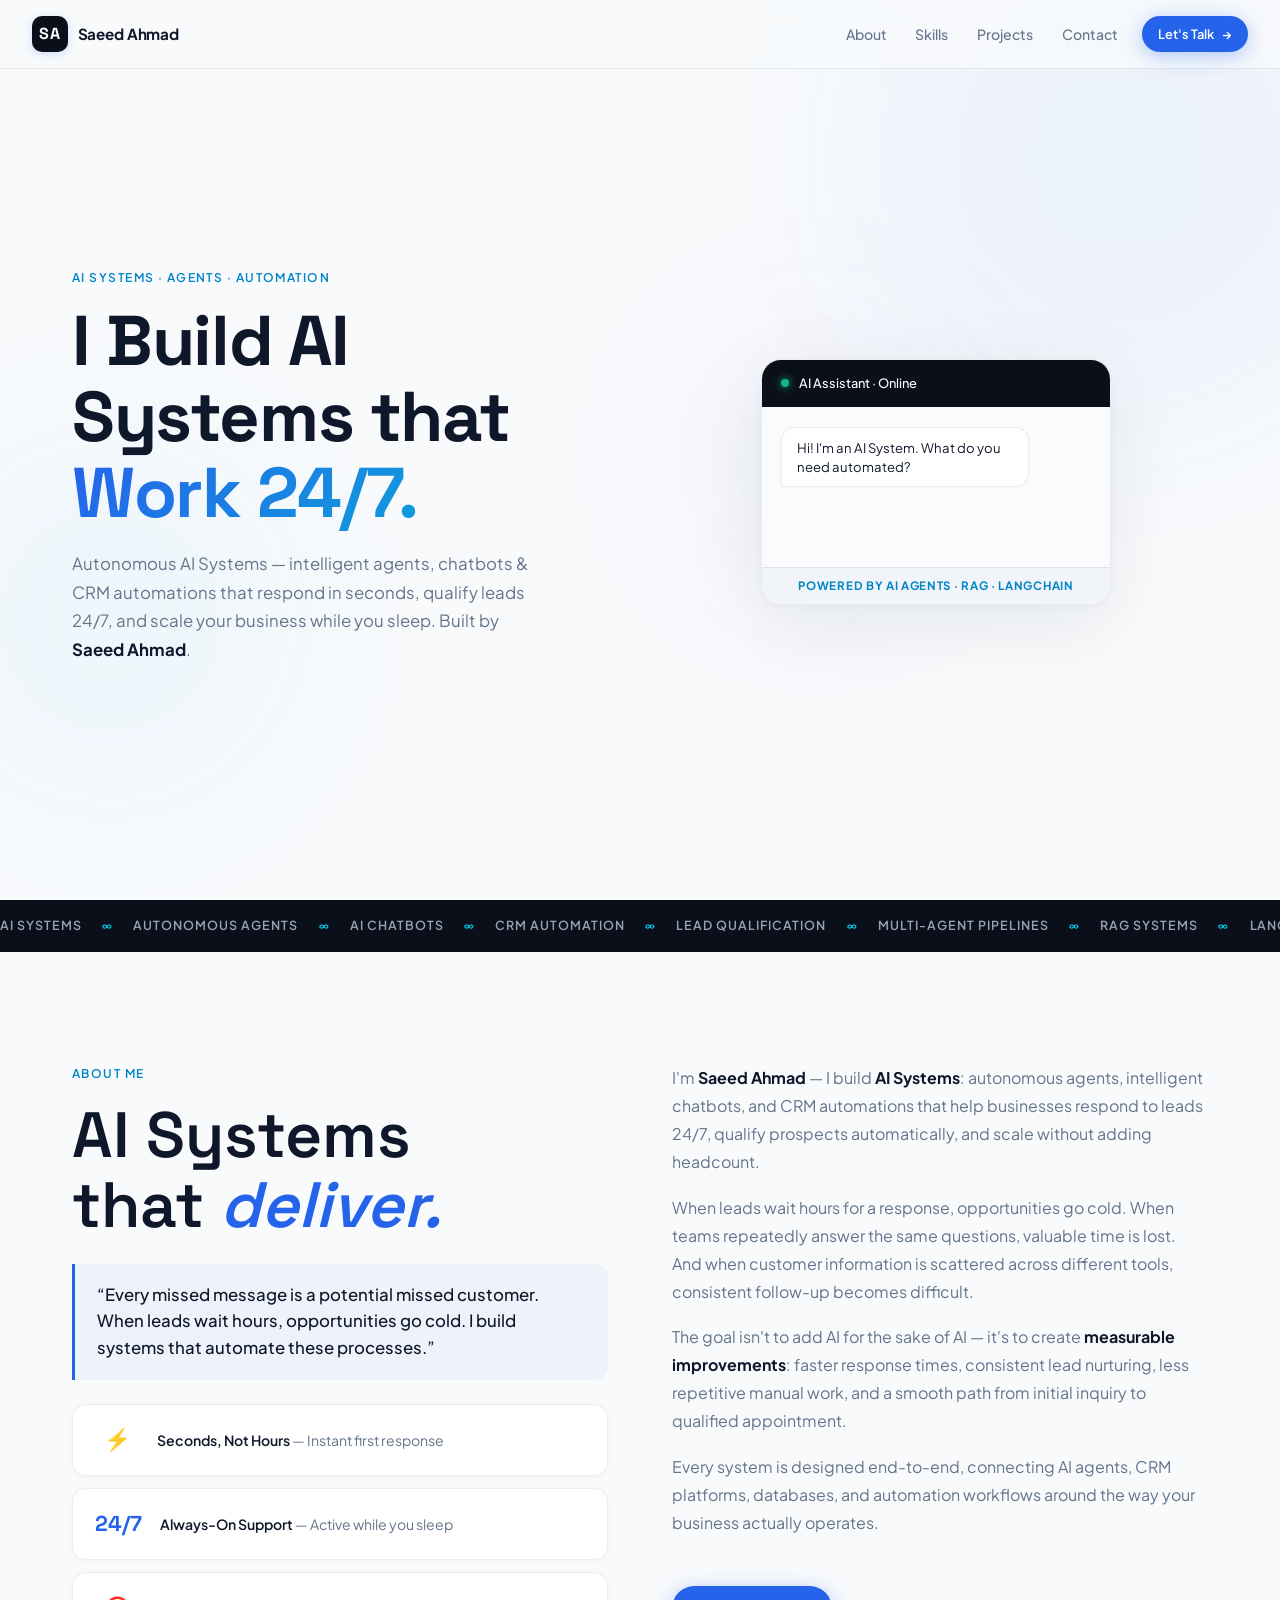
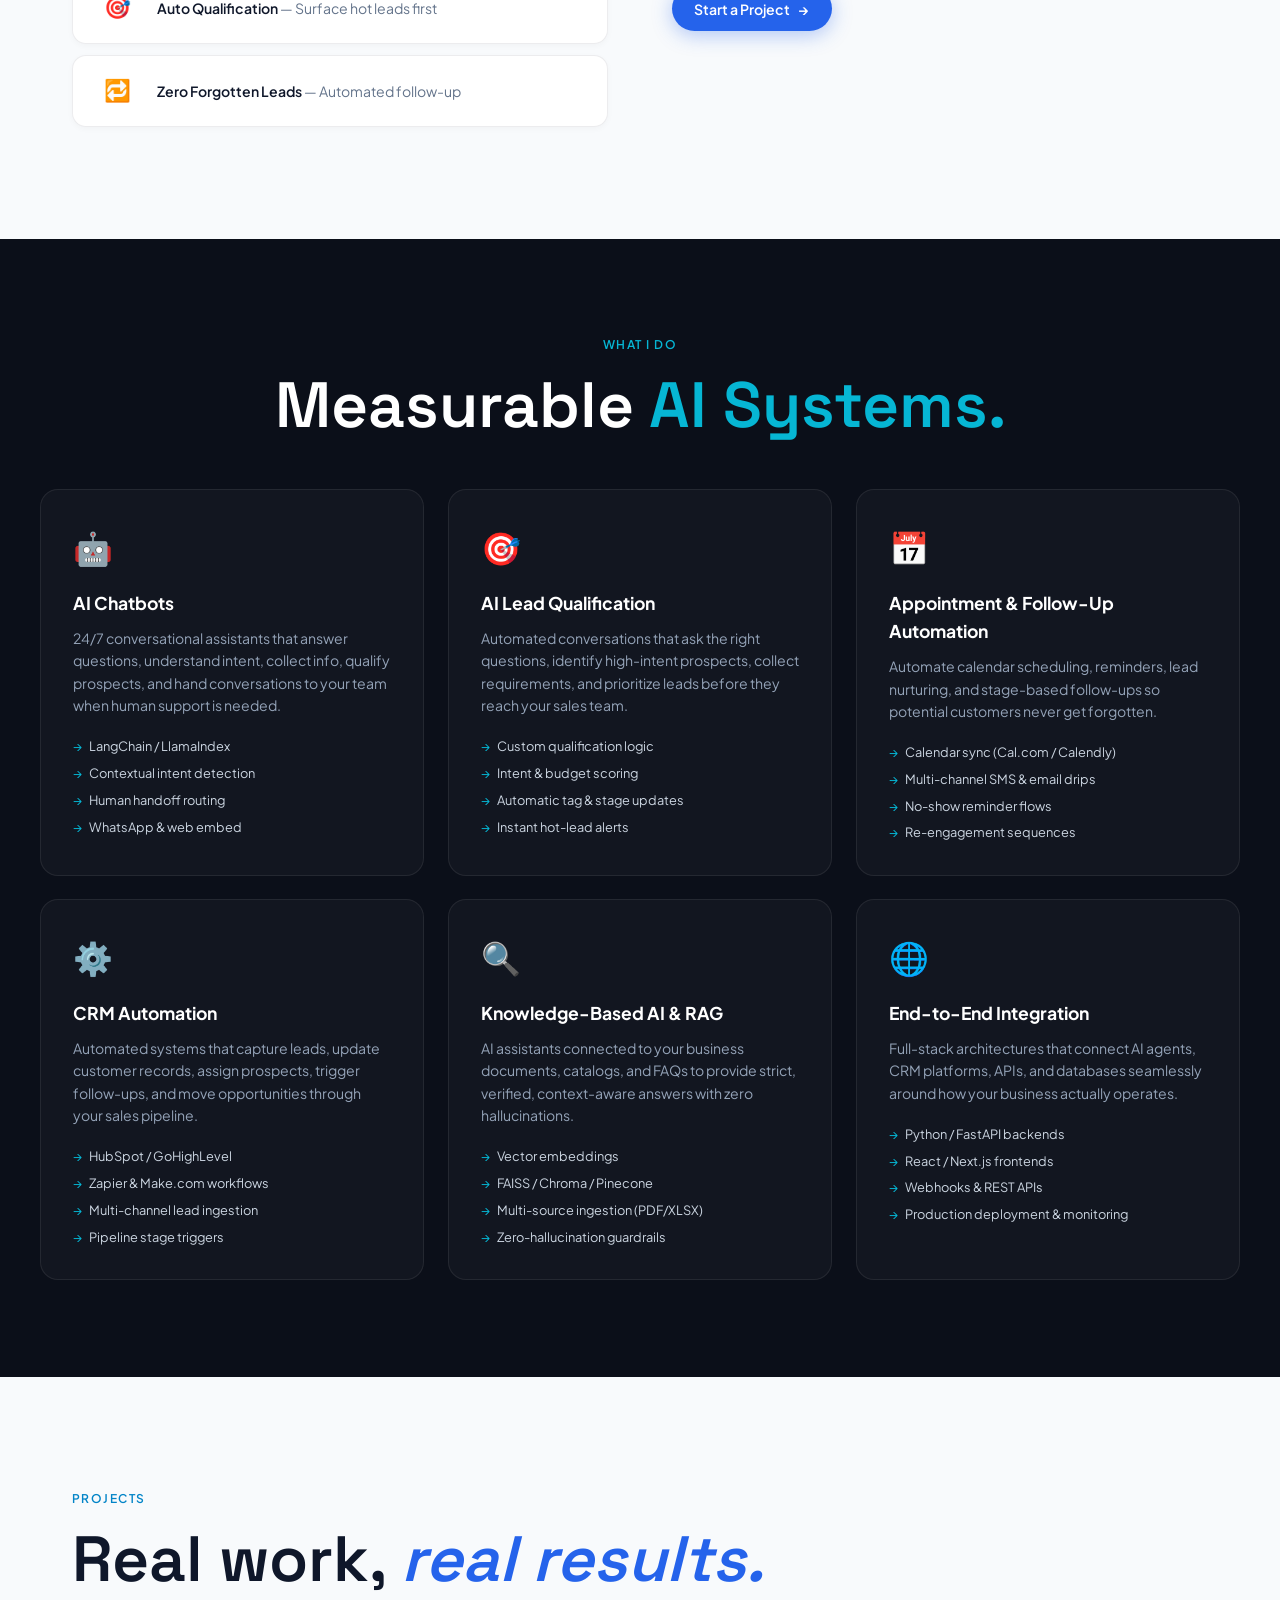
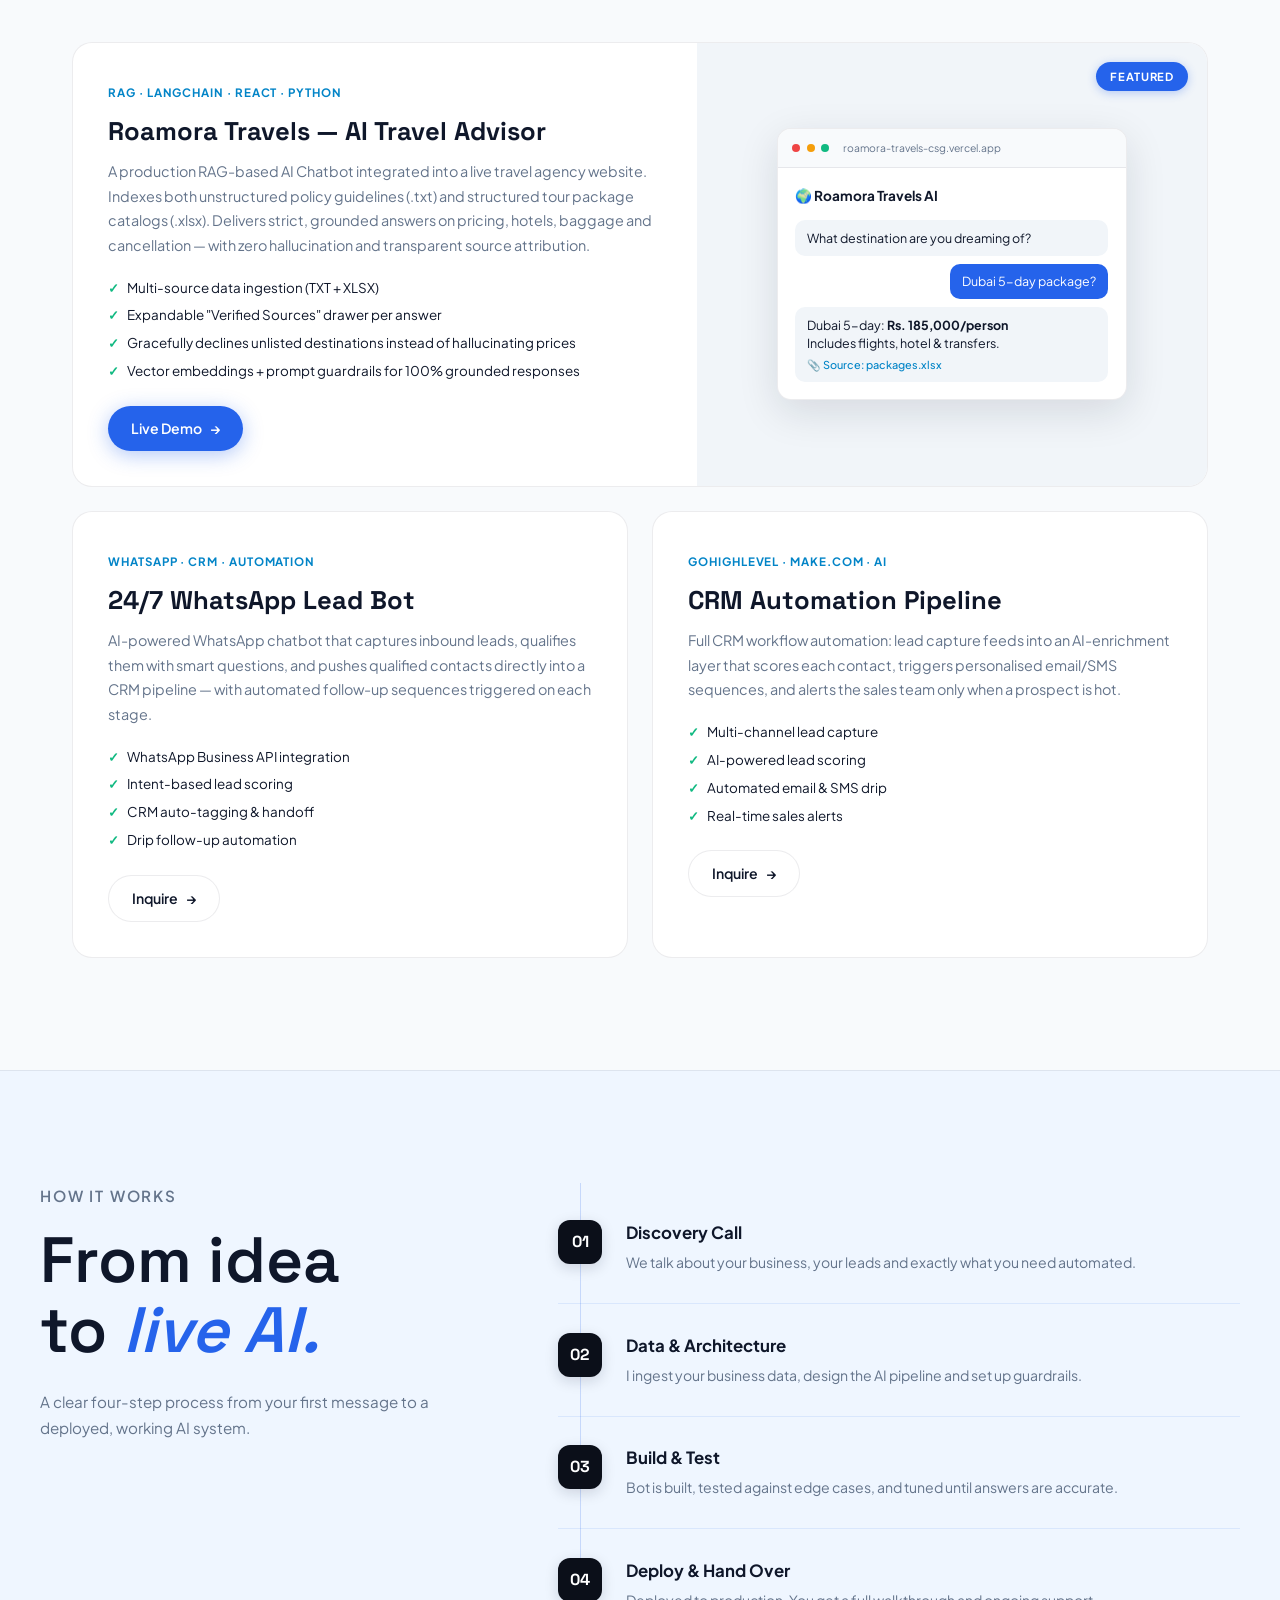
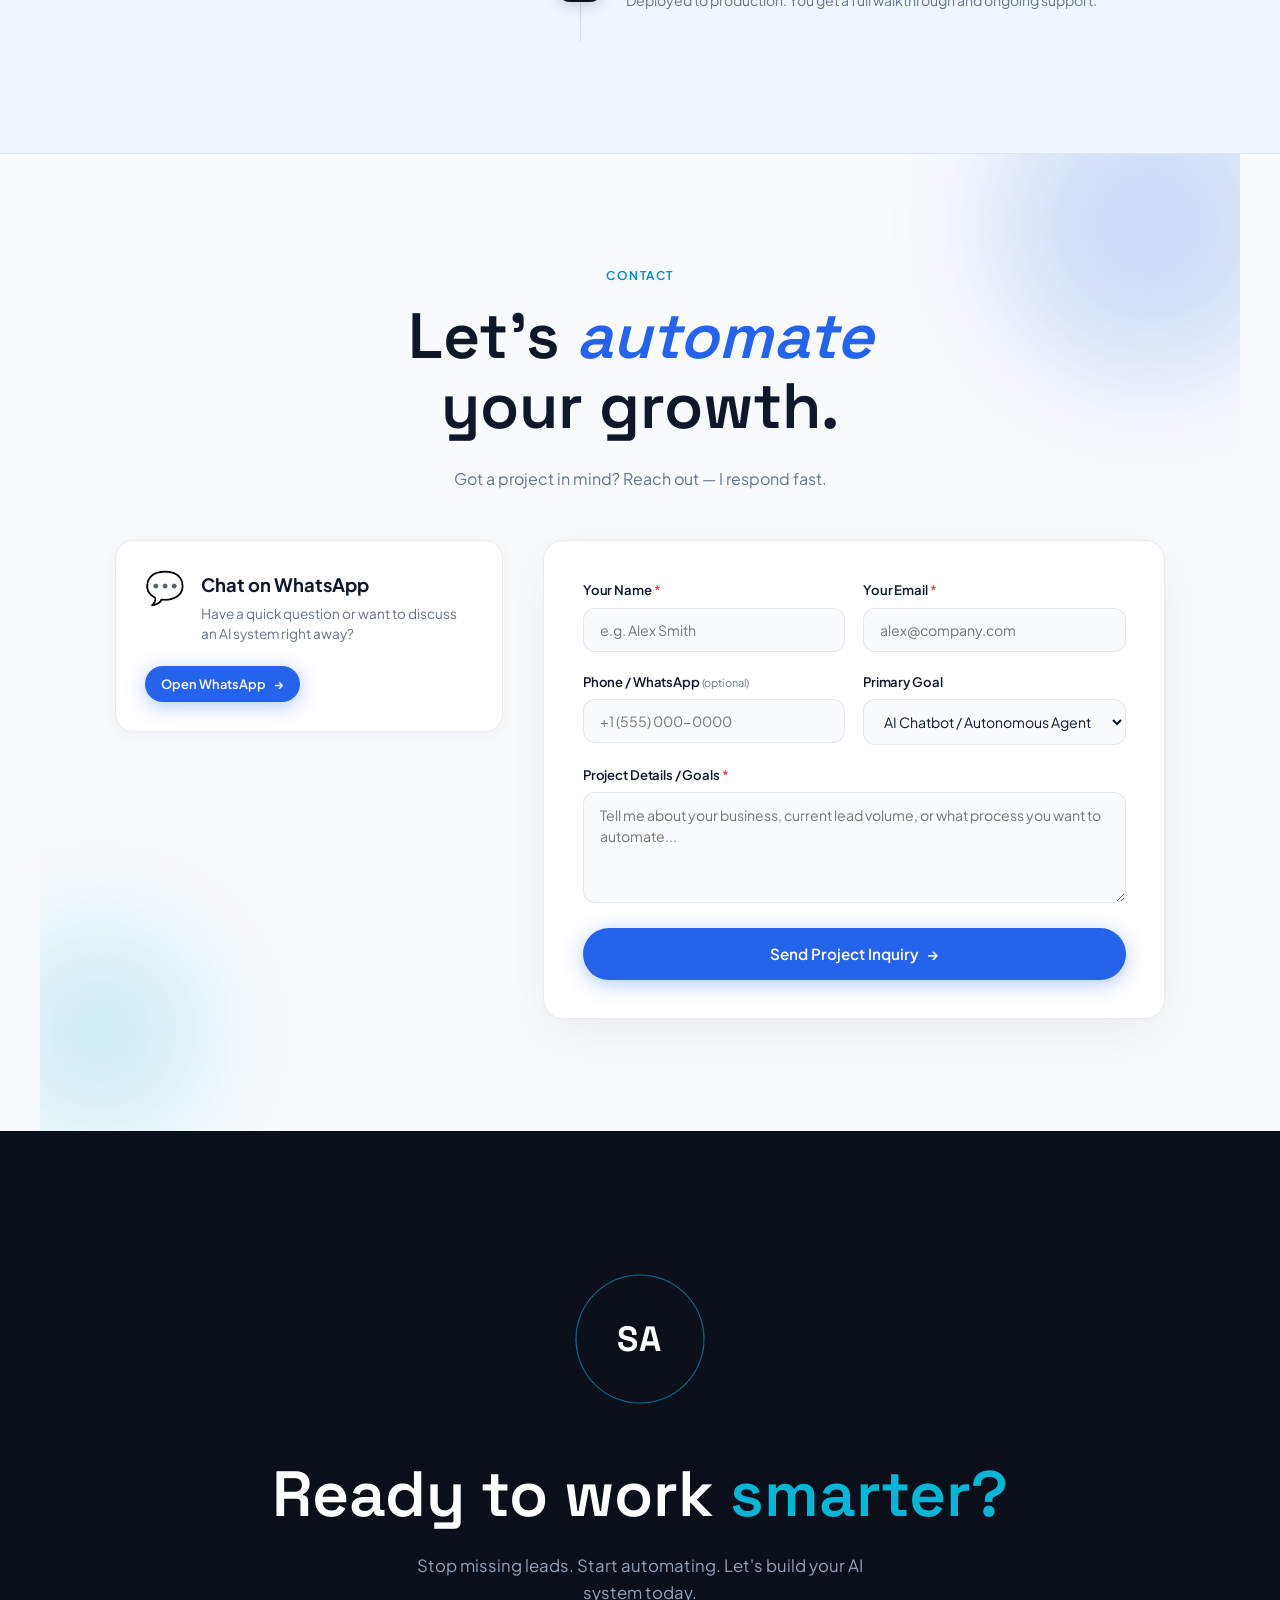
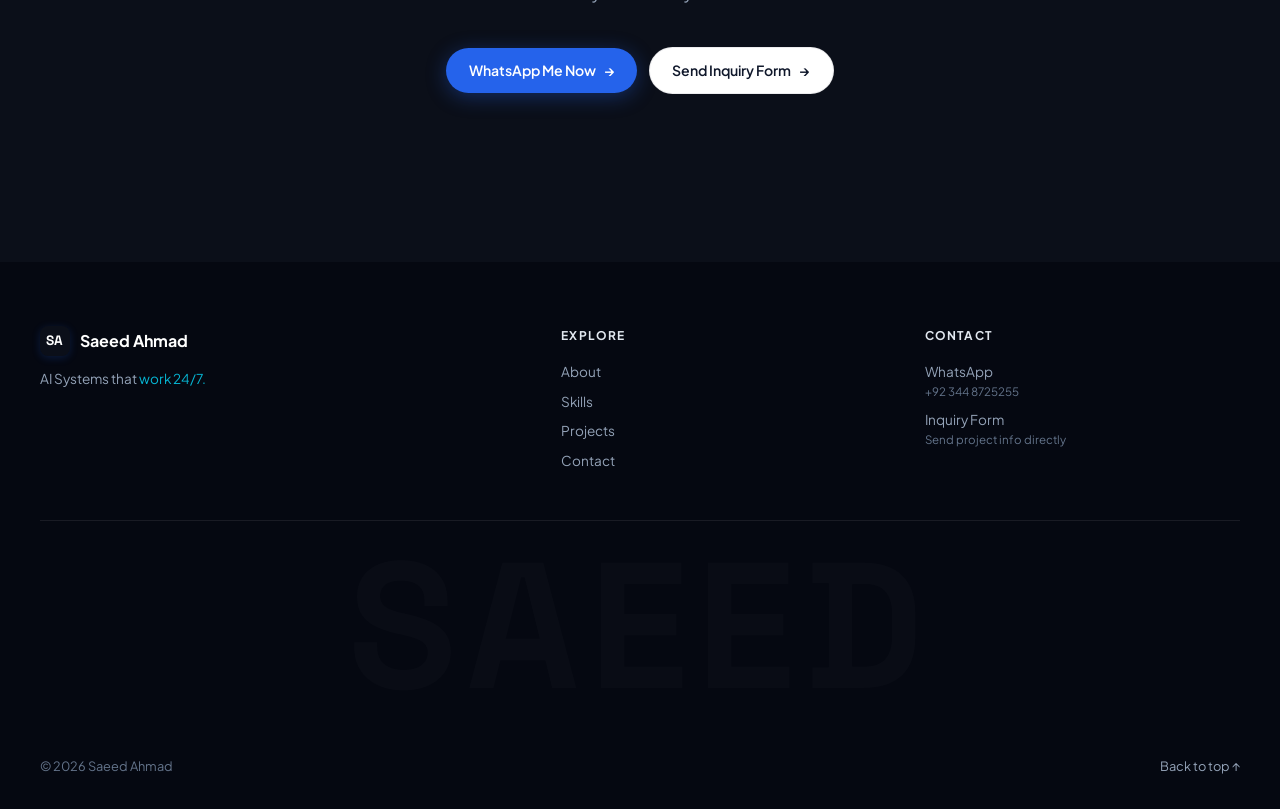
==== commit 4610c771: "Remove hero buttons, fastest response badge, and contact perks" ====
--- a/portfolio/index.html
+++ b/portfolio/index.html
@@ -5,10 +5,22 @@
   <meta name="viewport" content="width=device-width, initial-scale=1" />
   <title>Saeed Ahmad · AI Systems Builder</title>
   <meta name="description" content="Saeed Ahmad builds AI Systems — autonomous agents, chatbots & CRM automations that respond 24/7, qualify leads and scale businesses." />
+  
+  <!-- Favicon -->
+  <link rel="icon" type="image/svg+xml" href="favicon.svg" />
+
+  <!-- Open Graph / Social Sharing -->
+  <meta property="og:type" content="website" />
+  <meta property="og:title" content="Saeed Ahmad · AI Systems Builder" />
+  <meta property="og:description" content="Autonomous AI Systems — agents, chatbots & CRM automations that respond in seconds, qualify leads 24/7, and scale businesses." />
+  <meta name="twitter:card" content="summary_large_image" />
+  <meta name="twitter:title" content="Saeed Ahmad · AI Systems Builder" />
+  <meta name="twitter:description" content="Autonomous AI Systems — agents, chatbots & CRM automations that respond 24/7." />
+
   <link rel="preconnect" href="https://fonts.googleapis.com" />
   <link rel="preconnect" href="https://fonts.gstatic.com" crossorigin />
   <link href="https://fonts.googleapis.com/css2?family=Plus+Jakarta+Sans:wght@300;400;500;600;700;800&family=Space+Grotesk:wght@400;500;600;700&display=swap" rel="stylesheet" />
-  <link rel="stylesheet" href="style.css?v=5" />
+  <link rel="stylesheet" href="style.css?v=7" />
 </head>
 <body>
 
@@ -57,14 +69,7 @@
         <p class="lede" data-reveal>
           Autonomous AI Systems — intelligent agents, chatbots & CRM automations that respond in seconds, qualify leads 24/7, and scale your business while you sleep. Built by <strong>Saeed Ahmad</strong>.
         </p>
-        <p class="ctas" data-reveal>
-          <a class="btn red" href="https://wa.me/923448725255" target="_blank" rel="noopener">
-            <span>WhatsApp Me</span><i>→</i>
-          </a>
-          <a class="btn line" href="#projects">
-            <span>See My Work</span><i>→</i>
-          </a>
-        </p>
+
       </div>
       <div class="hero-art" aria-hidden="true">
         <div class="bot-card">
@@ -276,7 +281,6 @@
       <div class="contact-wrap" data-reveal>
         <div class="contact-info-side">
           <div class="contact-fast-card wa">
-            <div class="cfc-badge">Fastest Response</div>
             <div class="cfc-head">
               <span class="cfc-icon">💬</span>
               <div>
@@ -288,14 +292,9 @@
               <span>Open WhatsApp</span><i>→</i>
             </a>
           </div>
-          <div class="contact-perks">
-            <div class="c-perk"><span>⚡</span> <strong>Rapid Response:</strong> Usually within 1–2 hours</div>
-            <div class="c-perk"><span>🔒</span> <strong>Confidential:</strong> Your information is never shared</div>
-            <div class="c-perk"><span>🤝</span> <strong>Free Strategy:</strong> Includes a free AI workflow audit</div>
-          </div>
-        </div>
-
-        <form class="contact-form" id="contact-form" action="https://formsubmit.co/ajax/saeedahmadcsg@gmail.com" method="POST">
+        </div>
+
+        <form class="contact-form" id="contact-form" action="https://formsubmit.co/ajax/nyxora.csg@gmail.com" method="POST">
           <input type="text" name="_honey" style="display:none">
           <input type="hidden" name="_template" value="table">
           <input type="hidden" name="_subject" value="New AI System Inquiry — Saeed Ahmad Portfolio">
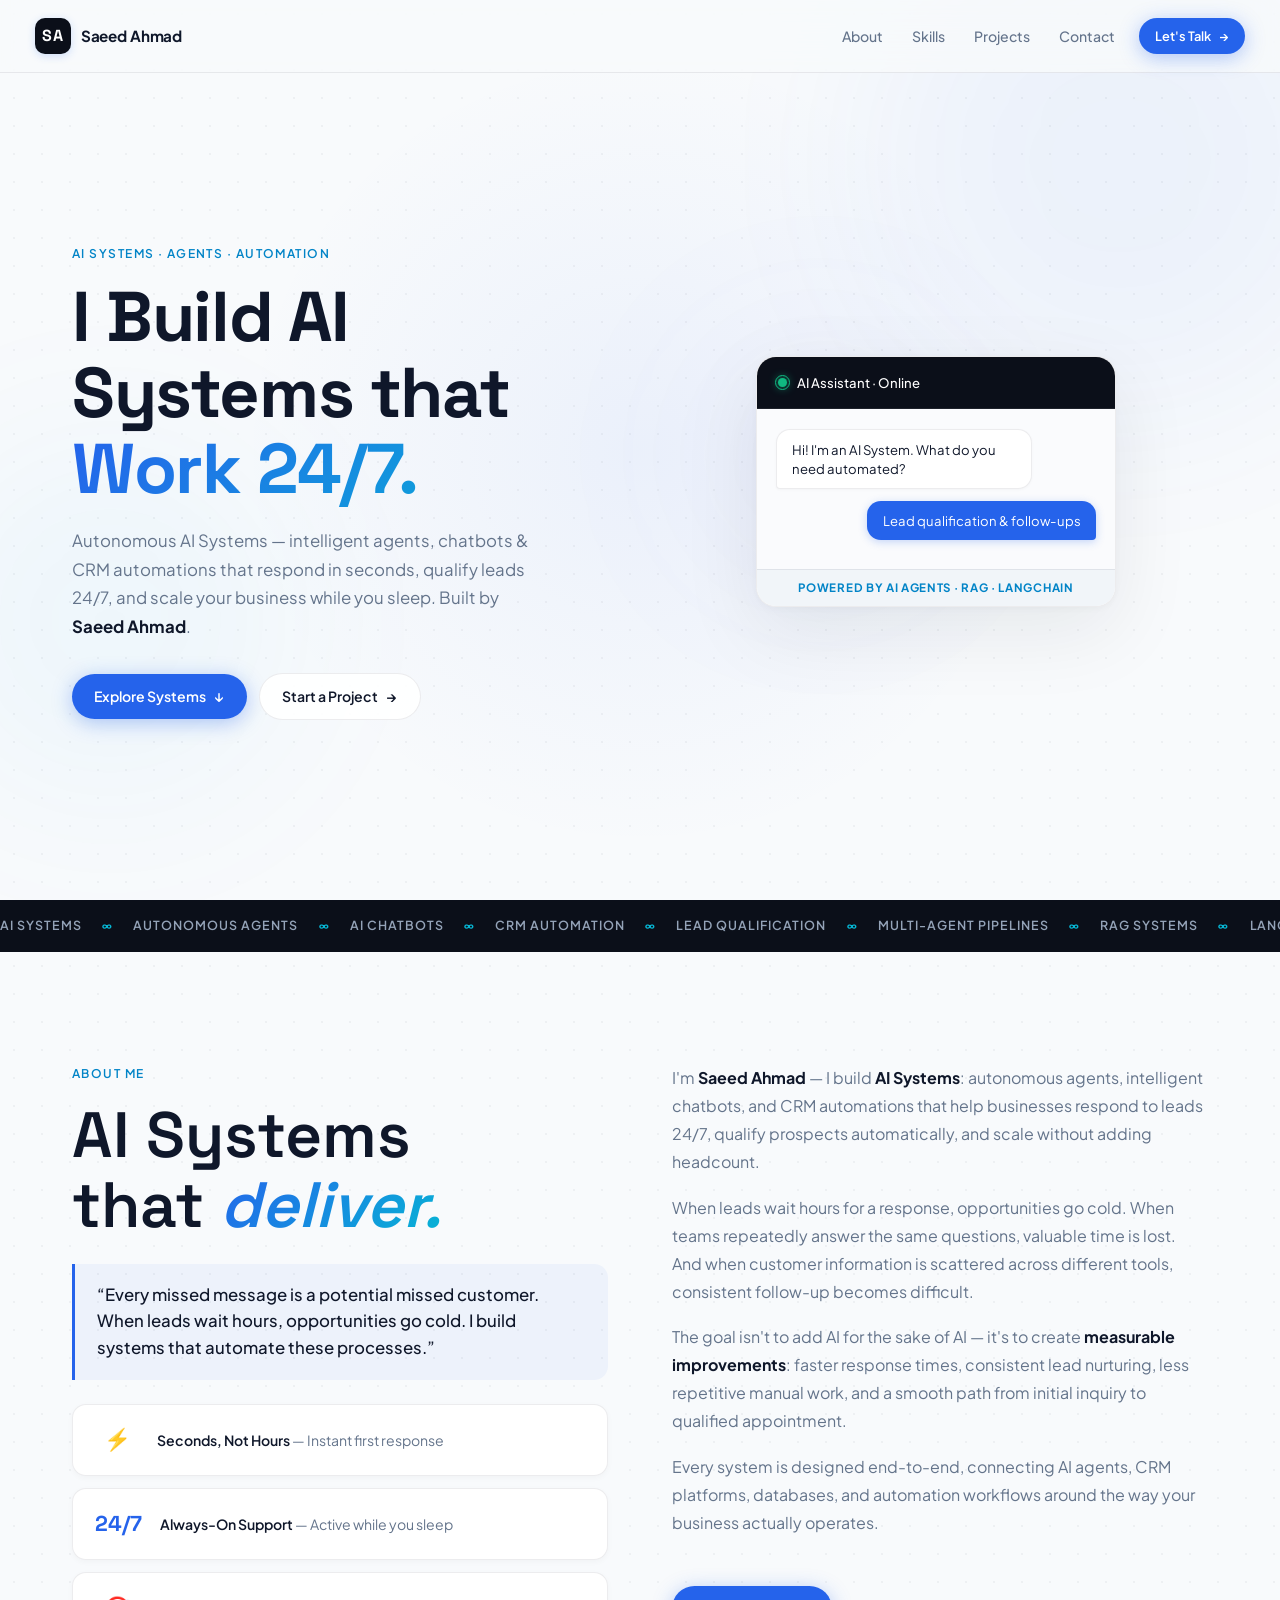
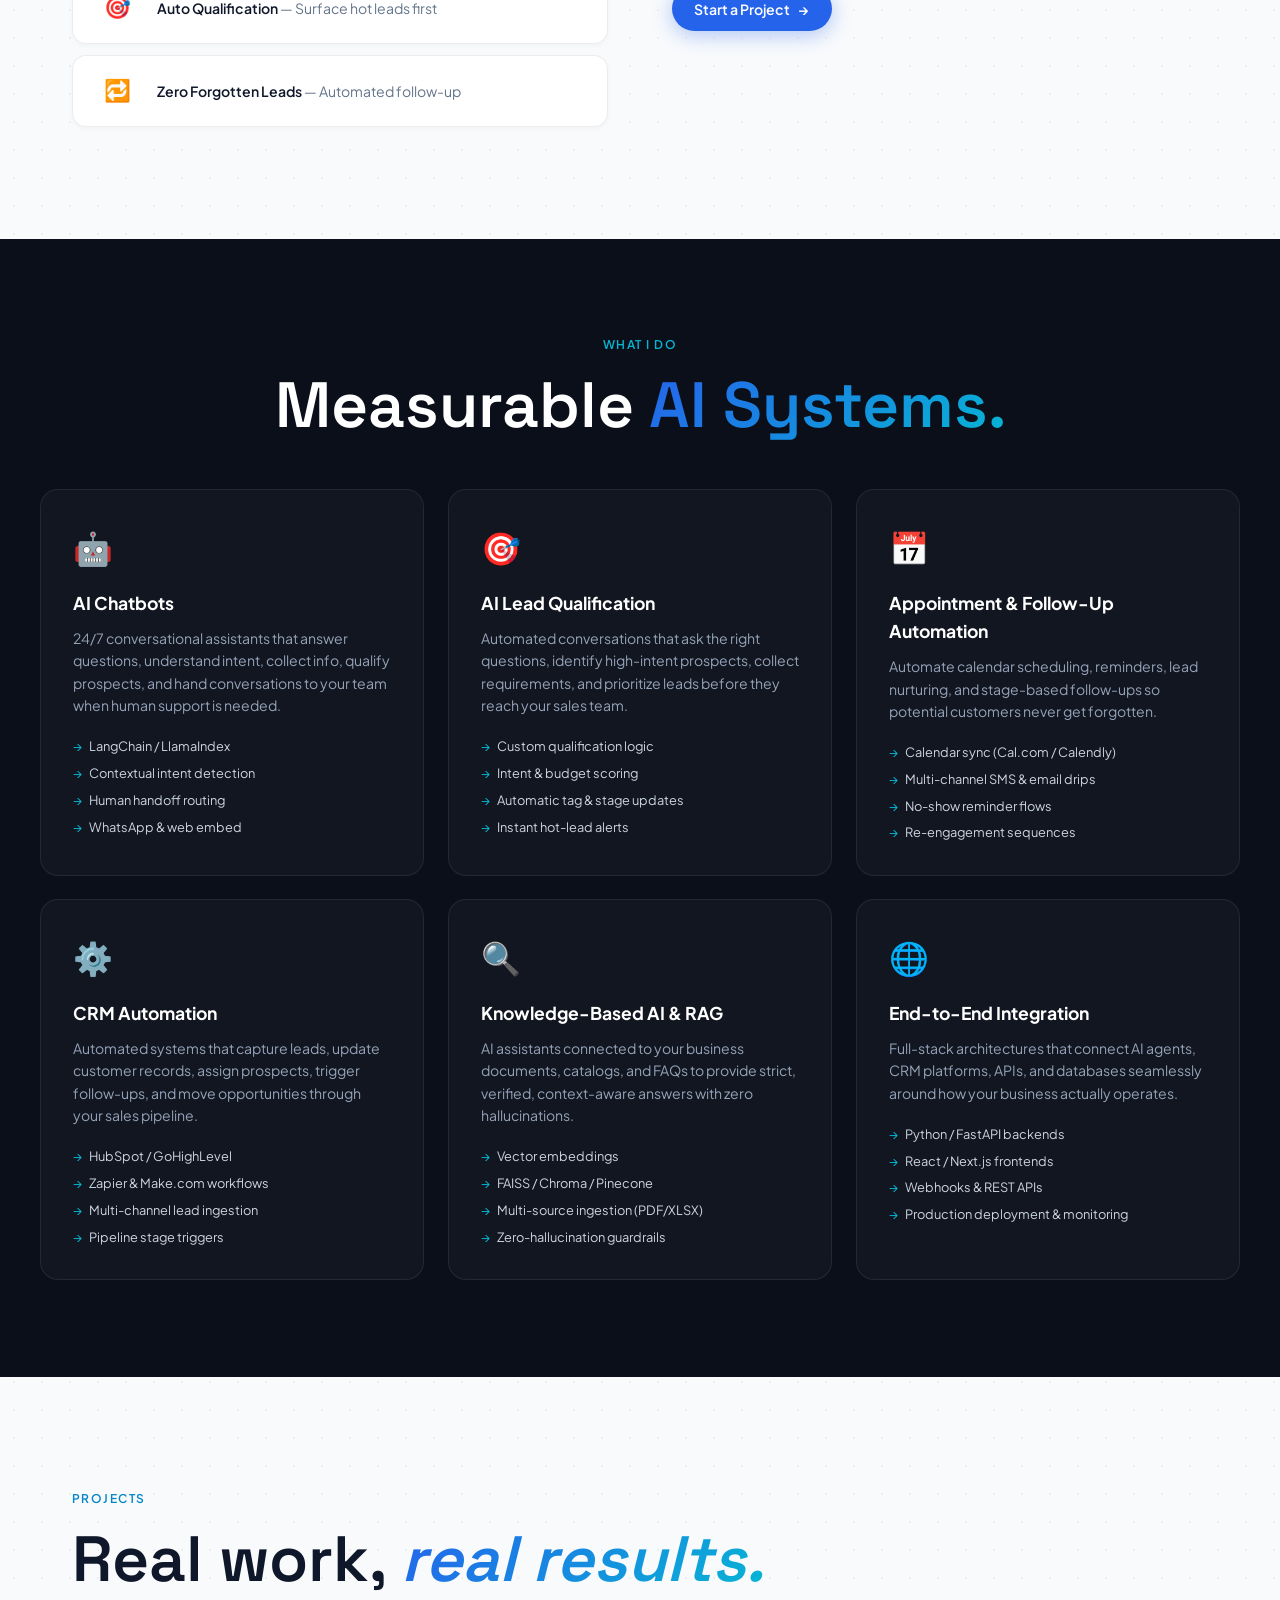
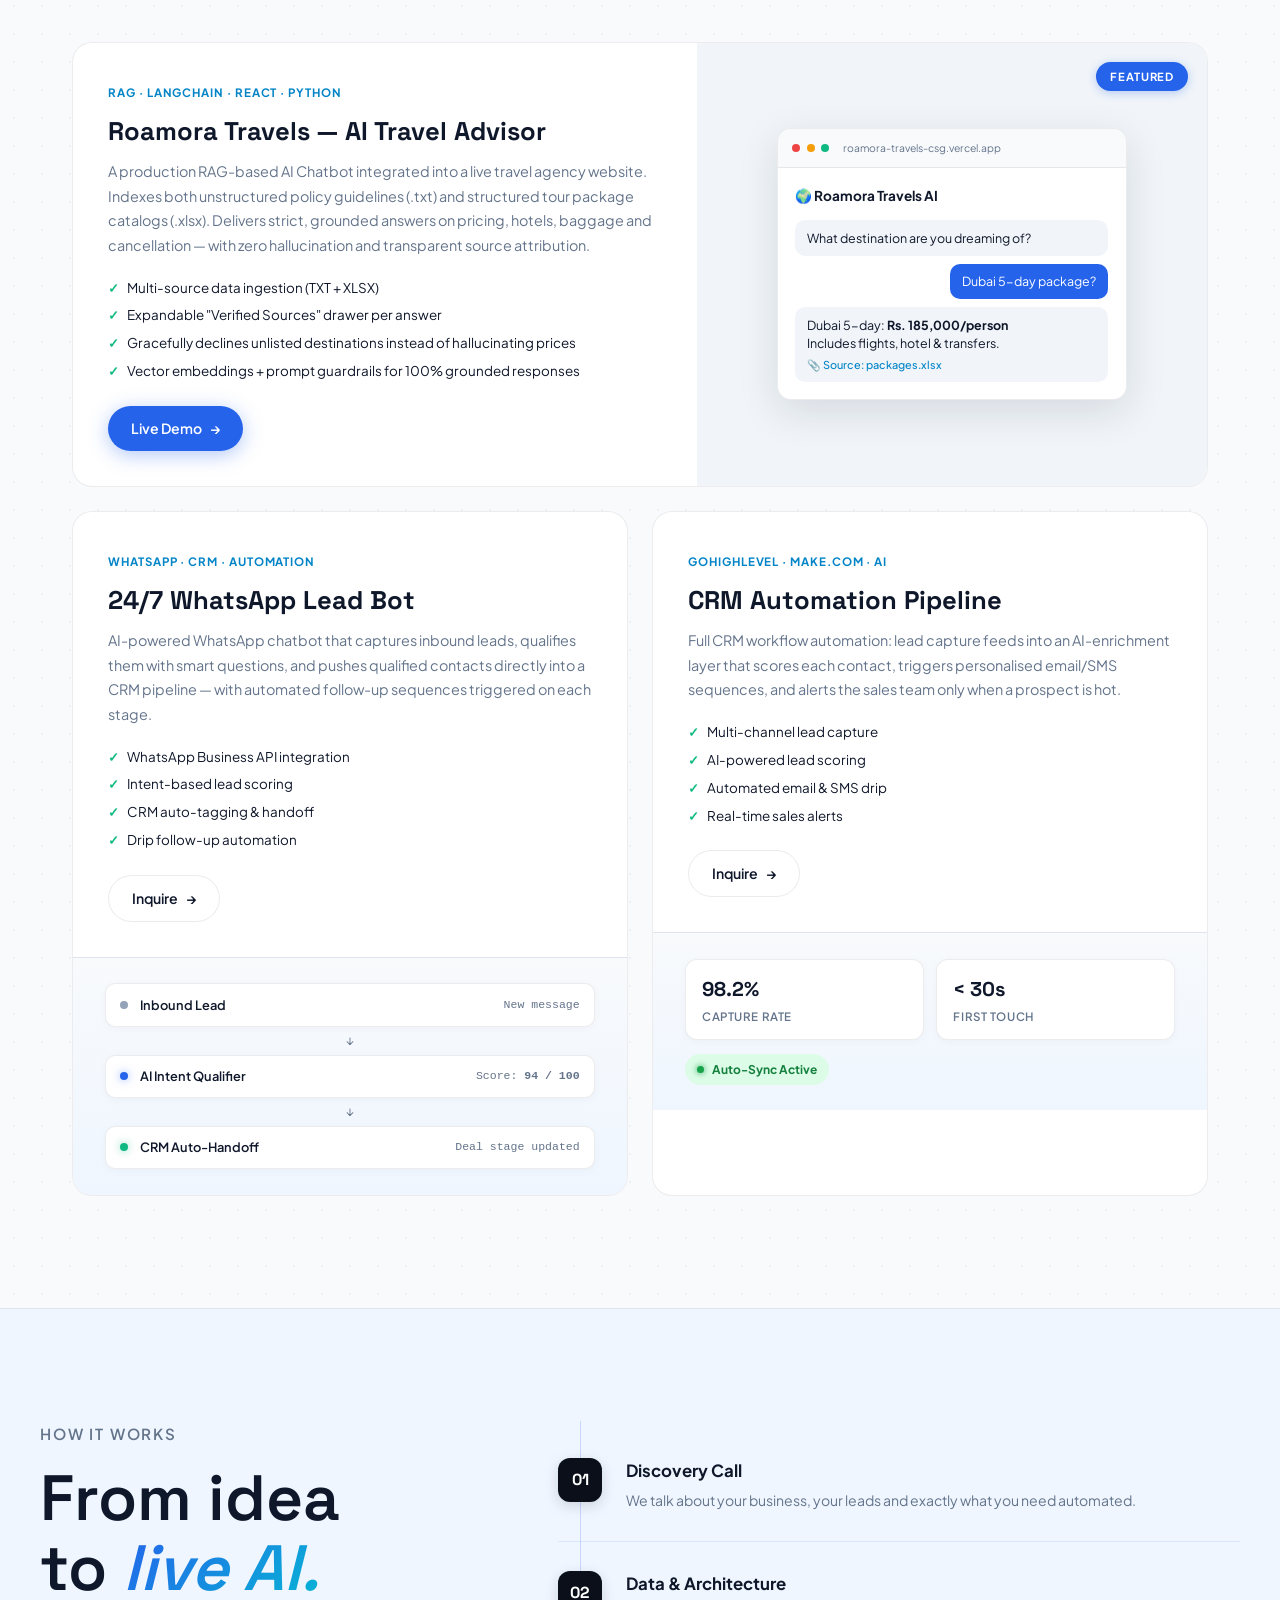
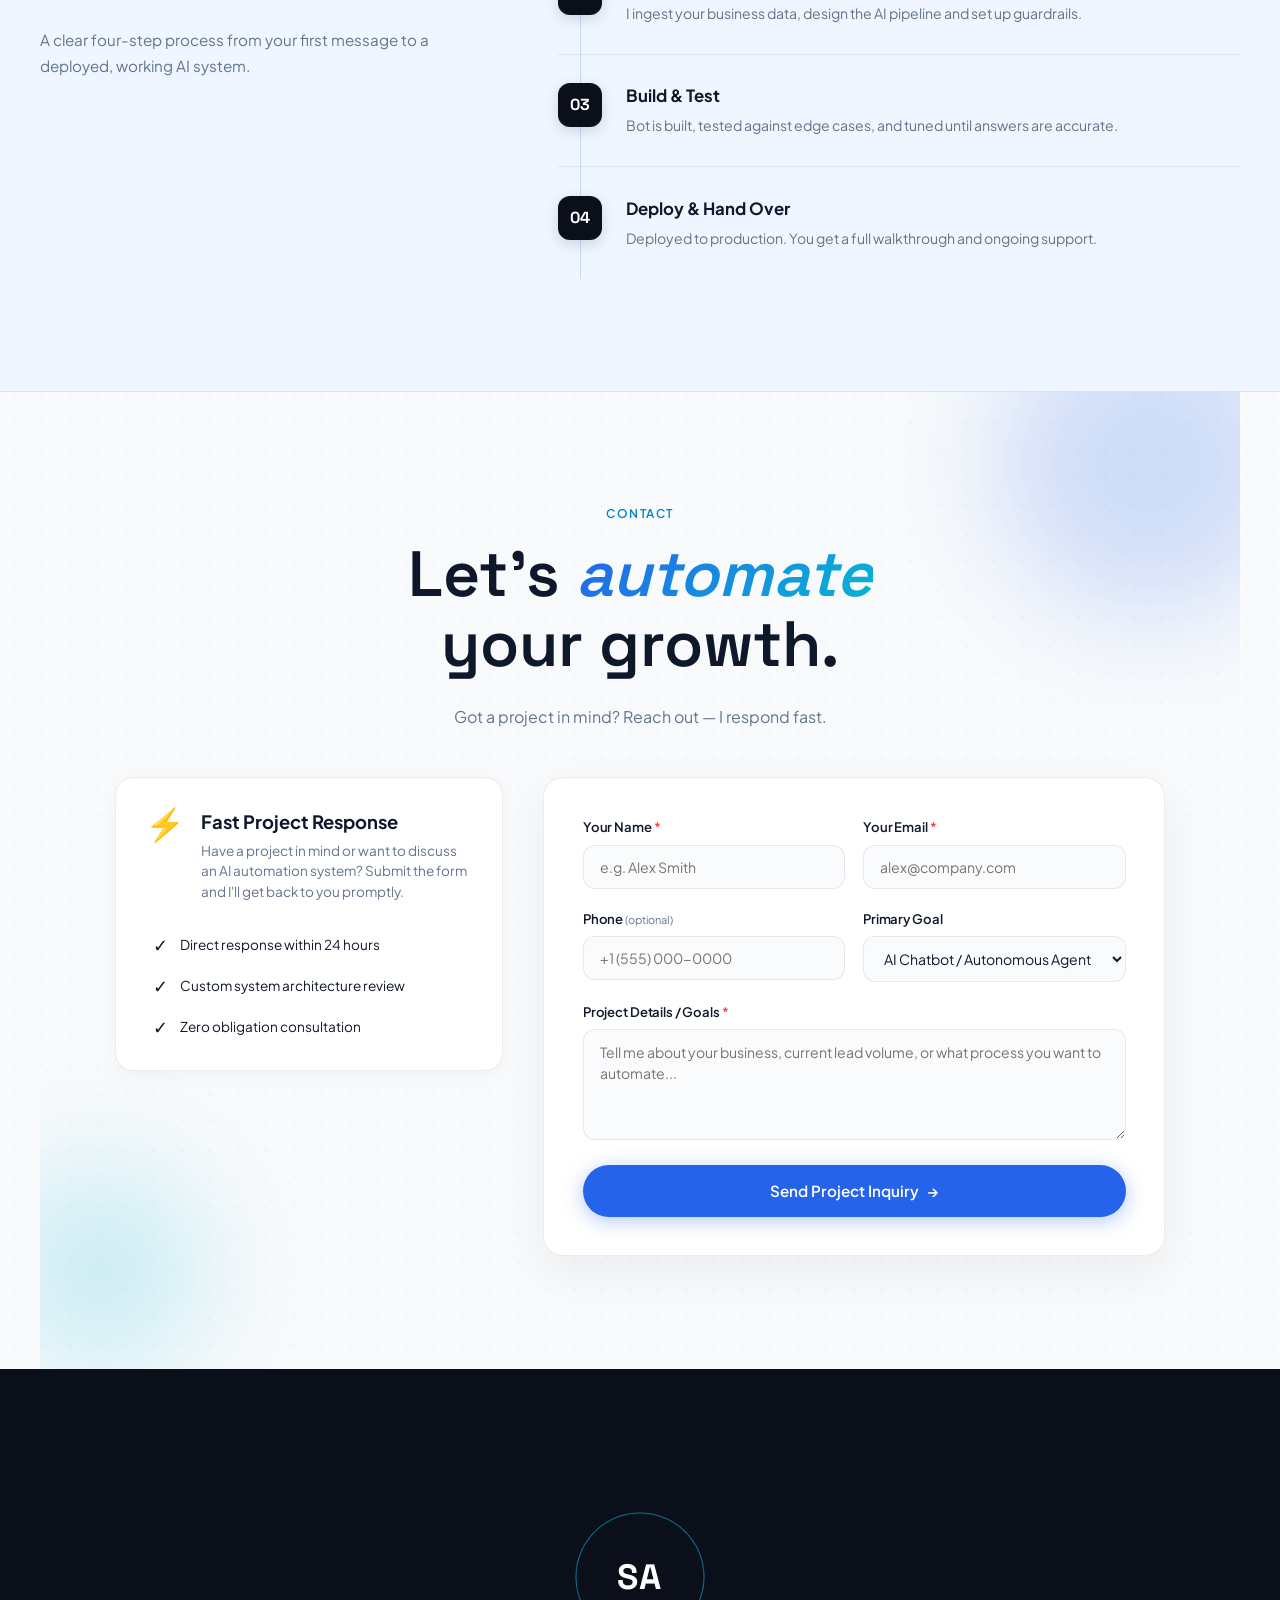
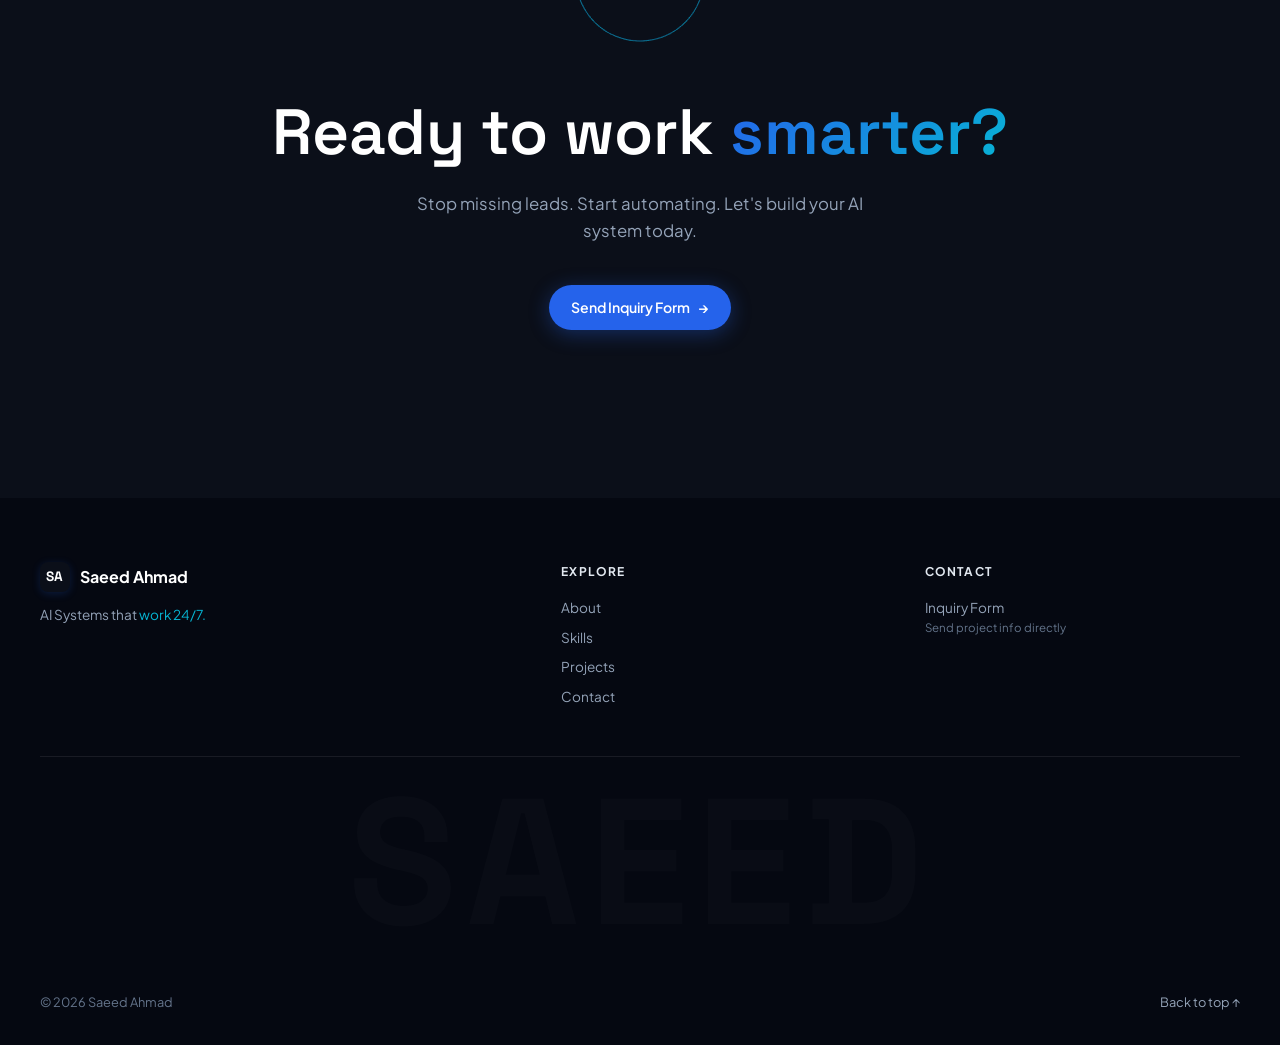
==== commit 1c4150df: "removed whatsapp number and added some more animations" ====
--- a/portfolio/index.html
+++ b/portfolio/index.html
@@ -42,7 +42,7 @@
       <a href="#projects">Projects</a>
       <a href="#contact">Contact</a>
     </nav>
-    <a class="btn red small" href="https://wa.me/923448725255" target="_blank" rel="noopener">
+    <a class="btn red small" href="#contact">
       <span>Let's Talk</span><i>→</i>
     </a>
     <button class="burger" id="burger" aria-expanded="false" aria-controls="main-nav" aria-label="Open menu">
@@ -70,6 +70,15 @@
           Autonomous AI Systems — intelligent agents, chatbots & CRM automations that respond in seconds, qualify leads 24/7, and scale your business while you sleep. Built by <strong>Saeed Ahmad</strong>.
         </p>
 
+        <div class="hero-actions ctas" data-reveal>
+          <a class="btn red" href="#projects">
+            <span>Explore Systems</span><i>↓</i>
+          </a>
+          <a class="btn line" href="#contact">
+            <span>Start a Project</span><i>→</i>
+          </a>
+        </div>
+
       </div>
       <div class="hero-art" aria-hidden="true">
         <div class="bot-card">
@@ -116,7 +125,7 @@
           <p>When leads wait hours for a response, opportunities go cold. When teams repeatedly answer the same questions, valuable time is lost. And when customer information is scattered across different tools, consistent follow-up becomes difficult.</p>
           <p>The goal isn't to add AI for the sake of AI — it's to create <strong>measurable improvements</strong>: faster response times, consistent lead nurturing, less repetitive manual work, and a smooth path from initial inquiry to qualified appointment.</p>
           <p>Every system is designed end-to-end, connecting AI agents, CRM platforms, databases, and automation workflows around the way your business actually operates.</p>
-          <a class="btn red" href="https://wa.me/923448725255" target="_blank" rel="noopener" style="margin-top:2rem;display:inline-flex;">
+          <a class="btn red" href="#contact" style="margin-top:2rem;display:inline-flex;">
             <span>Start a Project</span><i>→</i>
           </a>
         </div>
@@ -223,9 +232,30 @@
               <li>Drip follow-up automation</li>
             </ul>
             <div class="proj-links">
-              <a class="btn line" href="https://wa.me/923448725255" target="_blank" rel="noopener">
+              <a class="btn line" href="#contact">
                 <span>Inquire</span><i>→</i>
               </a>
+            </div>
+          </div>
+          <div class="proj-visual-mini" aria-hidden="true">
+            <div class="pipeline-preview">
+              <div class="pipe-node active">
+                <span class="p-dot"></span>
+                <span class="p-title">Inbound Lead</span>
+                <span class="p-val">New message</span>
+              </div>
+              <div class="pipe-arrow">↓</div>
+              <div class="pipe-node active">
+                <span class="p-dot blue"></span>
+                <span class="p-title">AI Intent Qualifier</span>
+                <span class="p-val">Score: <strong data-counter="94" data-suffix=" / 100">0 / 100</strong></span>
+              </div>
+              <div class="pipe-arrow">↓</div>
+              <div class="pipe-node">
+                <span class="p-dot green"></span>
+                <span class="p-title">CRM Auto-Handoff</span>
+                <span class="p-val">Deal stage updated</span>
+              </div>
             </div>
           </div>
         </article>
@@ -243,9 +273,18 @@
               <li>Real-time sales alerts</li>
             </ul>
             <div class="proj-links">
-              <a class="btn line" href="https://wa.me/923448725255" target="_blank" rel="noopener">
+              <a class="btn line" href="#contact">
                 <span>Inquire</span><i>→</i>
               </a>
+            </div>
+          </div>
+          <div class="proj-visual-mini" aria-hidden="true">
+            <div class="crm-preview">
+              <div class="crm-stat-row">
+                <div class="crm-stat"><span class="cs-num" data-counter="98.2" data-decimals="1" data-suffix="%">0.0%</span><span class="cs-lbl">Capture Rate</span></div>
+                <div class="crm-stat"><span class="cs-num" data-counter="30" data-prefix="< " data-suffix="s">&lt; 0s</span><span class="cs-lbl">First Touch</span></div>
+              </div>
+              <div class="crm-live-badge"><span class="ping-circle"></span> Auto-Sync Active</div>
             </div>
           </div>
         </article>
@@ -280,17 +319,19 @@
       <p class="contact-sub center" data-reveal>Got a project in mind? Reach out — I respond fast.</p>
       <div class="contact-wrap" data-reveal>
         <div class="contact-info-side">
-          <div class="contact-fast-card wa">
+          <div class="contact-fast-card">
             <div class="cfc-head">
-              <span class="cfc-icon">💬</span>
+              <span class="cfc-icon">⚡</span>
               <div>
-                <h3>Chat on WhatsApp</h3>
-                <p>Have a quick question or want to discuss an AI system right away?</p>
-              </div>
-            </div>
-            <a class="btn red small" href="https://wa.me/923448725255" target="_blank" rel="noopener">
-              <span>Open WhatsApp</span><i>→</i>
-            </a>
+                <h3>Fast Project Response</h3>
+                <p>Have a project in mind or want to discuss an AI automation system? Submit the form and I'll get back to you promptly.</p>
+              </div>
+            </div>
+            <div class="contact-perks">
+              <div class="c-perk"><span>✓</span> Direct response within 24 hours</div>
+              <div class="c-perk"><span>✓</span> Custom system architecture review</div>
+              <div class="c-perk"><span>✓</span> Zero obligation consultation</div>
+            </div>
           </div>
         </div>
 
@@ -312,7 +353,7 @@
 
           <div class="form-row">
             <div class="form-group">
-              <label for="c-phone">Phone / WhatsApp <small>(optional)</small></label>
+              <label for="c-phone">Phone <small>(optional)</small></label>
               <input type="tel" id="c-phone" name="phone" placeholder="+1 (555) 000-0000">
             </div>
             <div class="form-group">
@@ -353,8 +394,7 @@
       <h2 class="sec-h center" data-reveal>Ready to work <em>smarter?</em></h2>
       <p class="center" data-reveal>Stop missing leads. Start automating. Let's build your AI system today.</p>
       <p class="ctas center" data-reveal>
-        <a class="btn red" href="https://wa.me/923448725255" target="_blank" rel="noopener"><span>WhatsApp Me Now</span><i>→</i></a>
-        <a class="btn line" href="#contact"><span>Send Inquiry Form</span><i>→</i></a>
+        <a class="btn red" href="#contact"><span>Send Inquiry Form</span><i>→</i></a>
       </p>
     </section>
 
@@ -379,7 +419,6 @@
       <div class="ft-col">
         <h3>Contact</h3>
         <ul>
-          <li><a href="https://wa.me/923448725255" target="_blank" rel="noopener">WhatsApp<small>+92 344 8725255</small></a></li>
           <li><a href="#contact">Inquiry Form<small>Send project info directly</small></a></li>
         </ul>
       </div>
--- a/portfolio/style.css
+++ b/portfolio/style.css
@@ -9,6 +9,7 @@
   --red:    #2563EB;
   --red-hover: #1D4ED8;
   --line:   rgba(15, 23, 42, 0.08);
+  --line-glow: rgba(37, 99, 235, 0.28);
   --crema:  #0284C7;
   --dark:   #0B0F19;
   --milk:   #F1F5F9;
@@ -20,6 +21,8 @@
   --ease-spring: cubic-bezier(.34, 1.56, .64, 1);
   --ease-out: cubic-bezier(.215, .61, .355, 1);
   --transition-smooth: all .35s cubic-bezier(.16, 1, .3, 1);
+  --mouse-x: 50%;
+  --mouse-y: 50%;
 }
 
 html {
@@ -30,7 +33,12 @@
 
 body {
   font-family: var(--sans);
-  background: var(--bg);
+  background-color: var(--bg);
+  background-image: 
+    radial-gradient(rgba(15, 23, 42, 0.045) 1px, transparent 1px),
+    radial-gradient(800px circle at var(--mouse-x, 50%) var(--mouse-y, 50%), rgba(37, 99, 235, 0.06), transparent 50%);
+  background-size: 28px 28px, 100% 100%;
+  background-attachment: scroll, fixed;
   color: var(--ink);
   line-height: 1.6;
   overflow-x: hidden;
@@ -61,7 +69,12 @@
   line-height: 1.1;
   margin-bottom: 1.5rem;
 }
-.sec-h em { font-style: italic; color: var(--red); }
+.sec-h em { 
+  font-style: italic; 
+  background: linear-gradient(135deg, #2563EB 0%, #06B6D4 100%);
+  -webkit-background-clip: text;
+  -webkit-text-fill-color: transparent;
+}
 .sec-h.center { text-align: center; }
 
 .center { text-align: center; }
@@ -108,15 +121,17 @@
 }
 
 .btn.line {
-  background: #fff;
+  background: rgba(255, 255, 255, 0.9);
   color: var(--ink);
   border: 1.5px solid var(--line);
+  backdrop-filter: blur(8px);
 }
 .btn.line:hover {
   border-color: var(--red);
   color: var(--red);
-  background: var(--bg2);
-  box-shadow: 0 6px 20px rgba(37, 99, 235, .1);
+  background: #fff;
+  box-shadow: 0 8px 24px rgba(37, 99, 235, .15);
+  transform: translateY(-3px);
 }
 
 .btn.small { padding: .5rem 1rem; font-size: .8rem; }
@@ -173,13 +188,26 @@
   display: flex;
   align-items: center;
   gap: 1.5rem;
-  padding: 1rem 2rem;
-  background: rgba(248, 250, 252, .88);
-  backdrop-filter: blur(14px);
+  padding: 1.1rem 2.2rem;
+  background: rgba(248, 250, 252, .8);
+  backdrop-filter: blur(18px);
+  -webkit-backdrop-filter: blur(18px);
   border-bottom: 1px solid var(--line);
-  transition: box-shadow .3s;
-}
-.top.scrolled { box-shadow: 0 4px 32px rgba(15, 23, 42, .06); }
+  transition: all .4s var(--ease);
+}
+.top.scrolled {
+  top: 1rem;
+  left: 50%;
+  right: auto;
+  transform: translateX(-50%);
+  width: calc(100% - 3rem);
+  max-width: 1100px;
+  border-radius: 50px;
+  padding: .75rem 1.8rem;
+  border: 1px solid rgba(255, 255, 255, 0.7);
+  background: rgba(255, 255, 255, .82);
+  box-shadow: 0 16px 36px rgba(15, 23, 42, .08), inset 0 1px 0 rgba(255, 255, 255, .9);
+}
 
 .brand {
   display: flex; align-items: center; gap: .6rem;
@@ -341,18 +369,21 @@
 .bot-card {
   background: #fff;
   border-radius: 20px;
-  box-shadow: 0 20px 80px rgba(15, 23, 42, .08), 0 2px 10px rgba(15, 23, 42, .04);
+  box-shadow: 0 24px 80px rgba(15, 23, 42, .08), 0 2px 10px rgba(15, 23, 42, .04), inset 0 1px 0 rgba(255, 255, 255, 0.9);
   width: 100%;
-  max-width: 350px;
+  max-width: 360px;
   overflow: hidden;
   border: 1px solid var(--line);
   animation: floatCard 6s ease-in-out infinite;
-  transition: transform .35s var(--ease), box-shadow .35s var(--ease);
+  transition: transform .35s var(--ease), box-shadow .35s var(--ease), border-color .35s ease;
+  position: relative;
+  will-change: transform;
 }
 .bot-card:hover {
   animation-play-state: paused;
-  transform: translateY(-8px) scale(1.01);
-  box-shadow: 0 28px 90px rgba(37, 99, 235, .15), 0 4px 16px rgba(15, 23, 42, .06);
+  transform: translateY(-8px) scale(1.015);
+  box-shadow: 0 32px 100px rgba(37, 99, 235, .18), 0 4px 16px rgba(15, 23, 42, .06);
+  border-color: rgba(37, 99, 235, 0.35);
 }
 @keyframes floatCard {
   0%, 100% { transform: translateY(0) rotate(0deg); }
@@ -362,18 +393,35 @@
 .bot-header {
   background: var(--dark);
   color: #fff;
-  padding: .85rem 1.2rem;
+  padding: .95rem 1.3rem;
   display: flex;
   align-items: center;
-  gap: .6rem;
-  font-size: .8rem;
+  gap: .65rem;
+  font-size: .82rem;
   font-weight: 500;
+  border-bottom: 1px solid rgba(255, 255, 255, 0.08);
 }
 .bot-dot {
-  width: 8px; height: 8px;
+  width: 9px; height: 9px;
   border-radius: 50%;
-}
-.bot-dot.green { background: #10B981; box-shadow: 0 0 8px #10B981; }
+  position: relative;
+}
+.bot-dot.green { 
+  background: #10B981; 
+  box-shadow: 0 0 10px #10B981; 
+}
+.bot-dot.green::after {
+  content: '';
+  position: absolute;
+  inset: -3px;
+  border-radius: 50%;
+  border: 1.5px solid #10B981;
+  animation: pingDot 2s cubic-bezier(0, 0, 0.2, 1) infinite;
+}
+@keyframes pingDot {
+  0% { transform: scale(1); opacity: 0.9; }
+  75%, 100% { transform: scale(2.2); opacity: 0; }
+}
 
 .bot-body {
   padding: 1.2rem;
@@ -610,13 +658,14 @@
   border: 1px solid var(--line);
   border-radius: 20px;
   overflow: hidden;
-  transition: transform .35s var(--ease), box-shadow .35s var(--ease), border-color .3s ease;
+  transition: transform .2s ease-out, box-shadow .35s var(--ease), border-color .3s ease;
   position: relative;
+  will-change: transform;
+  transform-style: preserve-3d;
 }
 .proj-card:hover {
-  transform: translateY(-8px);
-  box-shadow: 0 24px 64px rgba(15, 23, 42, .1);
-  border-color: rgba(37, 99, 235, .25);
+  box-shadow: 0 28px 70px rgba(15, 23, 42, .1), 0 0 0 1px rgba(37, 99, 235, .15);
+  border-color: rgba(37, 99, 235, .3);
 }
 
 .proj-card.featured {
@@ -724,6 +773,89 @@
 .mock-msg.bot  { background: #F1F5F9; color: var(--ink); }
 .mock-msg.user { background: var(--red); color: #fff; align-self: flex-end; }
 .mock-source { display: block; font-size: .68rem; color: var(--crema); margin-top: .3rem; font-weight: 500; }
+
+/* Mini Visual Previews for Cards 2 and 3 */
+.proj-visual-mini {
+  background: linear-gradient(180deg, #F8FAFC 0%, #EFF6FF 100%);
+  padding: 1.6rem 2rem;
+  border-top: 1px solid var(--line);
+  display: flex;
+  justify-content: center;
+}
+.pipeline-preview {
+  display: flex;
+  flex-direction: column;
+  gap: .5rem;
+  width: 100%;
+}
+.pipe-node {
+  background: #fff;
+  border: 1px solid var(--line);
+  border-radius: 10px;
+  padding: .65rem .9rem;
+  display: flex;
+  align-items: center;
+  gap: .75rem;
+  box-shadow: 0 2px 8px rgba(15, 23, 42, .03);
+  transition: transform .25s var(--ease), border-color .25s ease;
+}
+.proj-card:hover .pipe-node {
+  border-color: rgba(37, 99, 235, .2);
+}
+.pipe-node .p-dot {
+  width: 8px; height: 8px; border-radius: 50%; background: #94A3B8; flex-shrink: 0;
+}
+.pipe-node .p-dot.blue { background: var(--red); box-shadow: 0 0 8px rgba(37, 99, 235, .5); }
+.pipe-node .p-dot.green { background: #10B981; box-shadow: 0 0 8px rgba(16, 185, 129, .5); }
+.pipe-node .p-title { font-size: .8rem; font-weight: 600; color: var(--ink); }
+.pipe-node .p-val { font-size: .72rem; color: var(--muted); margin-left: auto; font-family: monospace; }
+.pipe-arrow {
+  text-align: center;
+  font-size: .75rem;
+  color: var(--muted);
+  line-height: 1;
+}
+
+.crm-preview {
+  width: 100%;
+  display: flex;
+  flex-direction: column;
+  gap: .9rem;
+}
+.crm-stat-row {
+  display: grid;
+  grid-template-columns: 1fr 1fr;
+  gap: .8rem;
+}
+.crm-stat {
+  background: #fff;
+  border: 1px solid var(--line);
+  border-radius: 12px;
+  padding: .8rem 1rem;
+  display: flex;
+  flex-direction: column;
+  gap: .2rem;
+  box-shadow: 0 2px 8px rgba(15, 23, 42, .03);
+}
+.cs-num { font-size: 1.25rem; font-weight: 700; color: var(--ink); font-family: var(--serif); }
+.cs-lbl { font-size: .72rem; color: var(--muted); text-transform: uppercase; letter-spacing: .05em; font-weight: 600; }
+.crm-live-badge {
+  display: inline-flex;
+  align-items: center;
+  gap: .5rem;
+  background: #DCFCE7;
+  color: #15803D;
+  font-size: .75rem;
+  font-weight: 700;
+  padding: .35rem .75rem;
+  border-radius: 50px;
+  align-self: flex-start;
+}
+.ping-circle {
+  width: 7px; height: 7px; border-radius: 50%; background: #16A34A;
+  box-shadow: 0 0 6px #16A34A;
+  animation: pingDot 1.8s infinite;
+}
 
 /* ─── PROCESS ──────────────────────────────────────────────── */
 .process {
